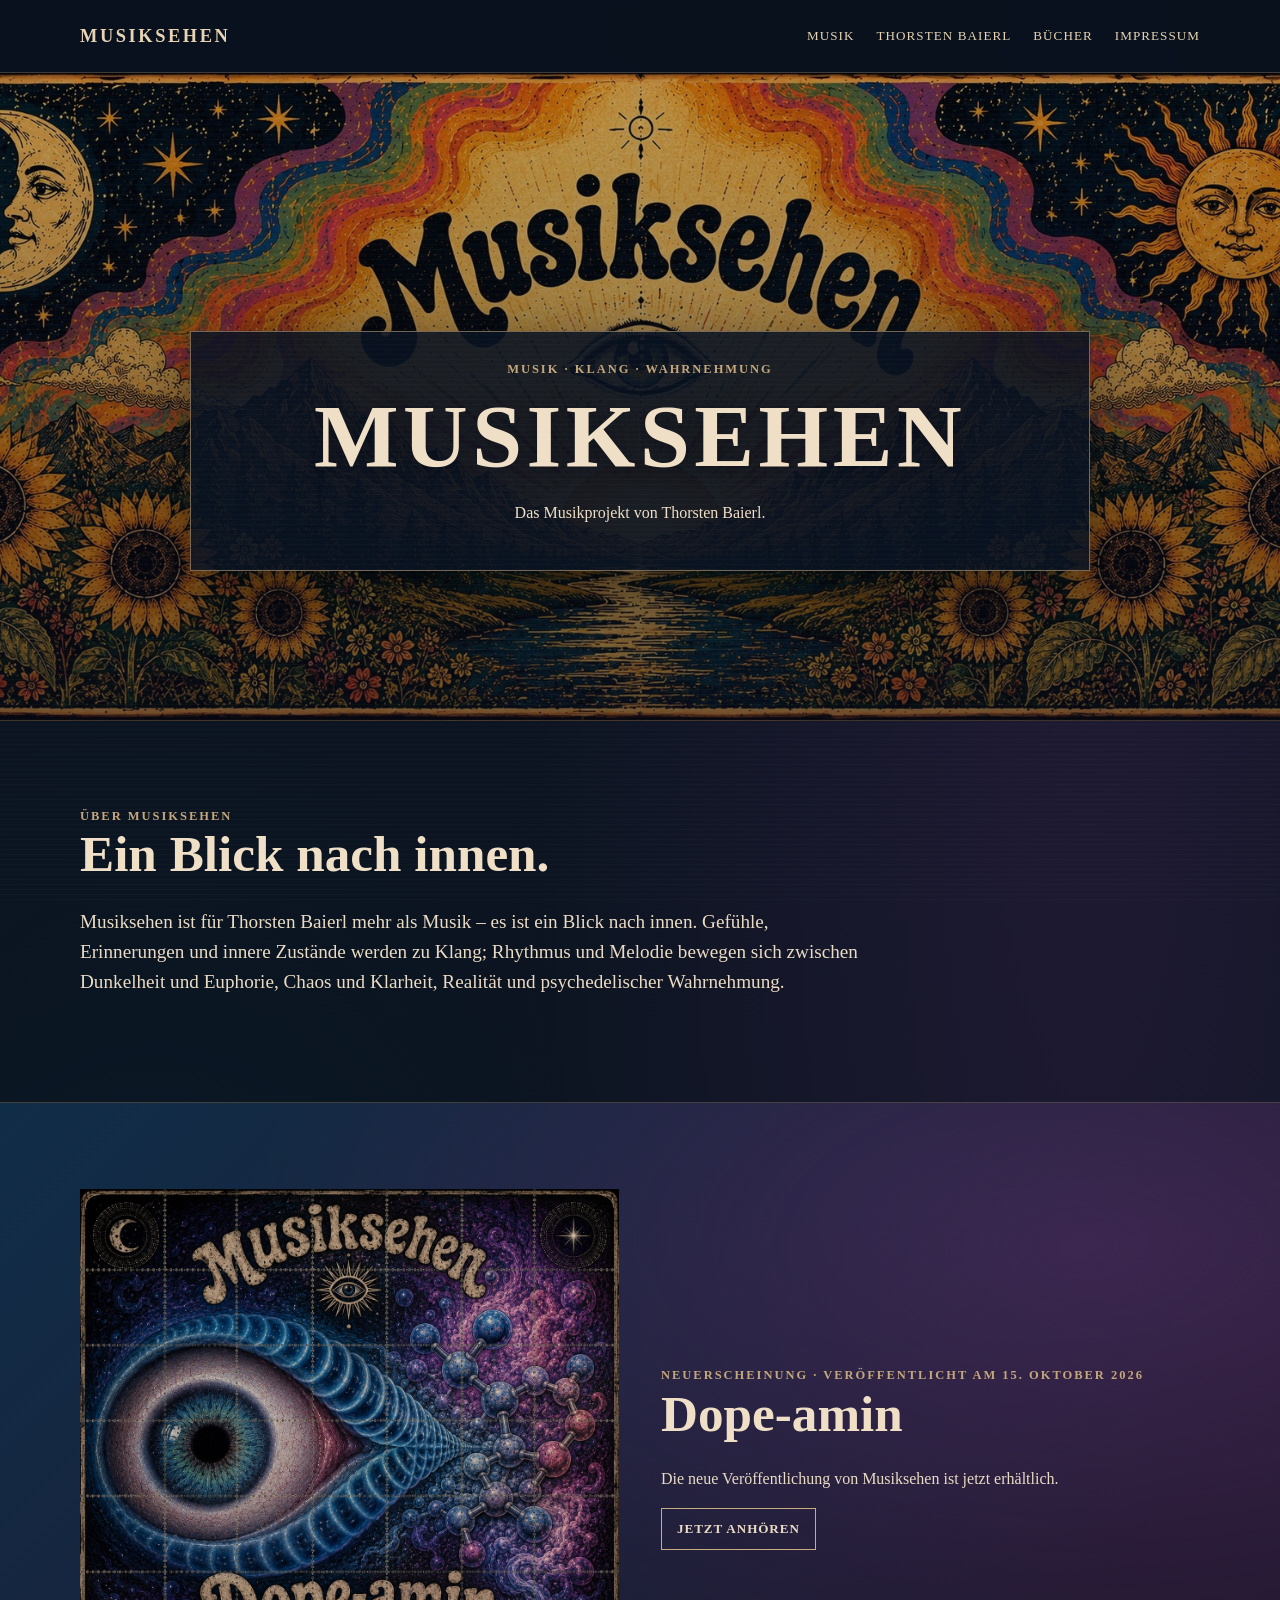
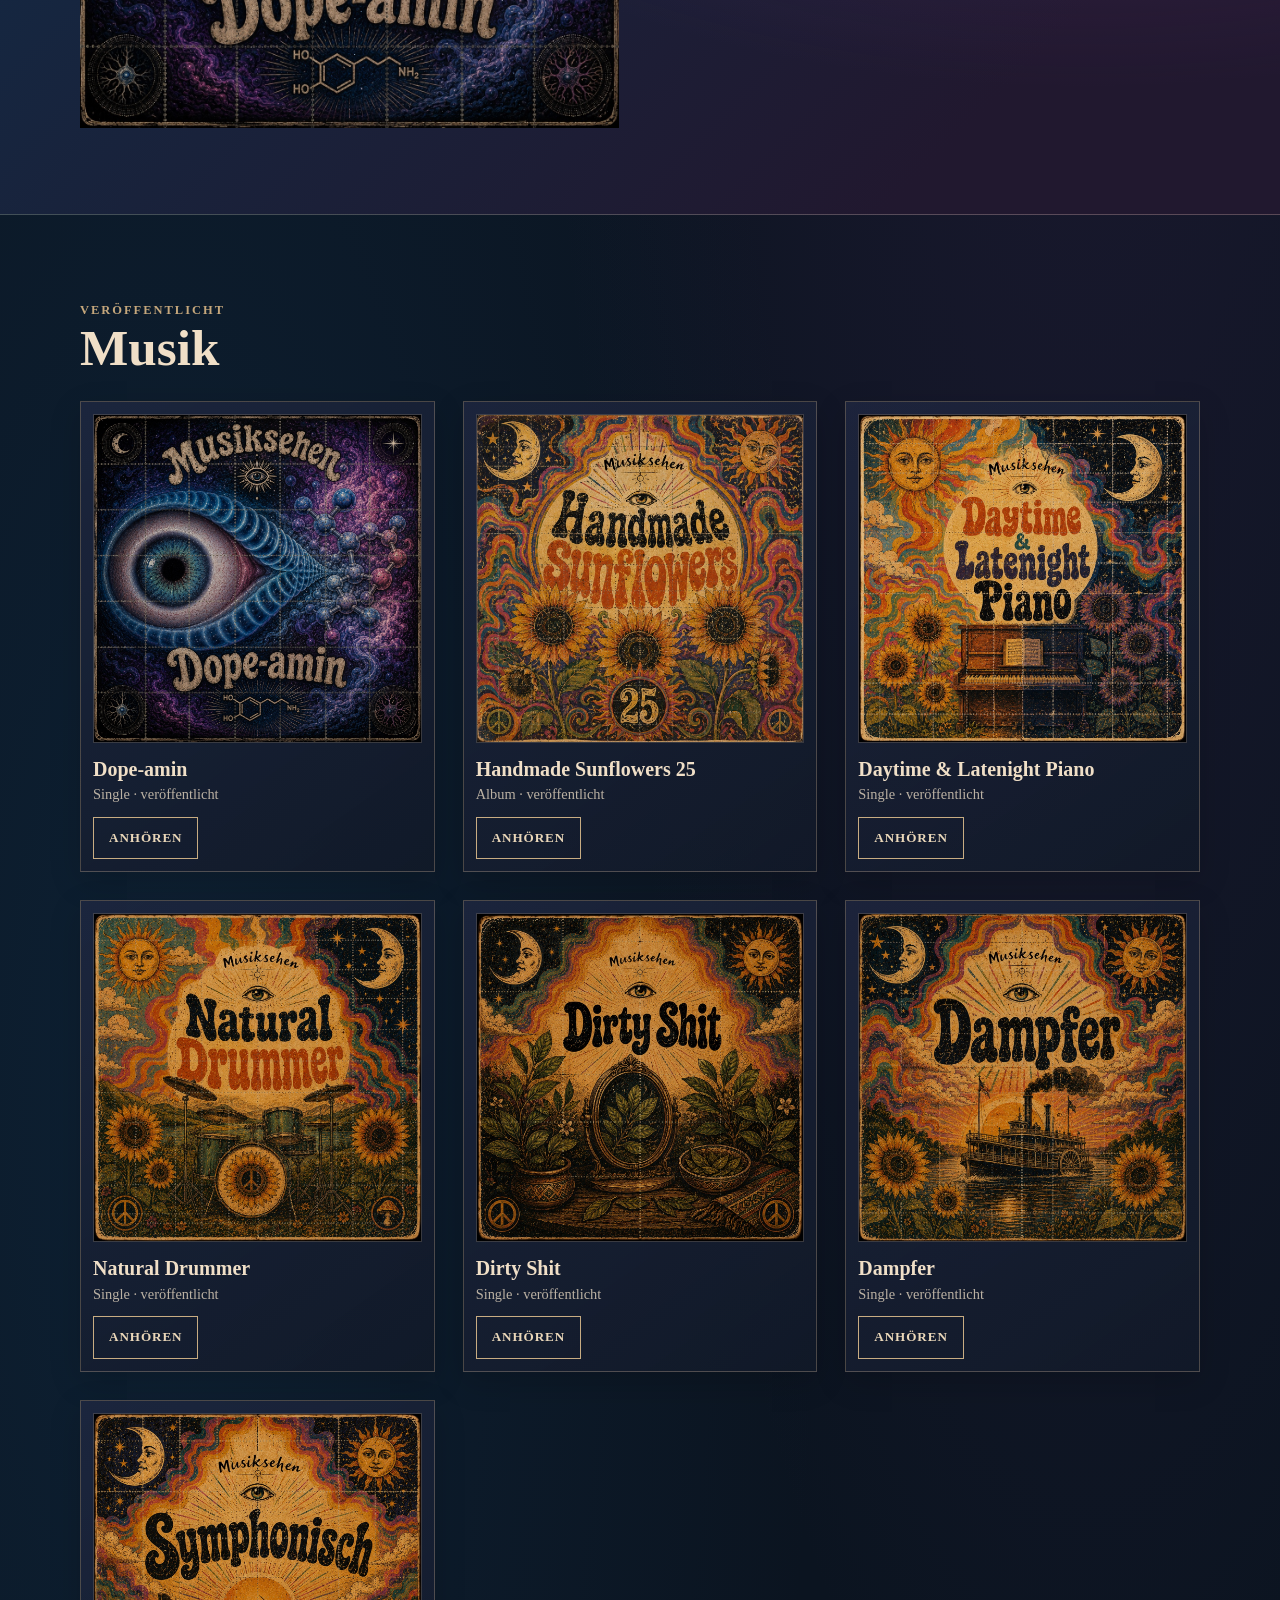
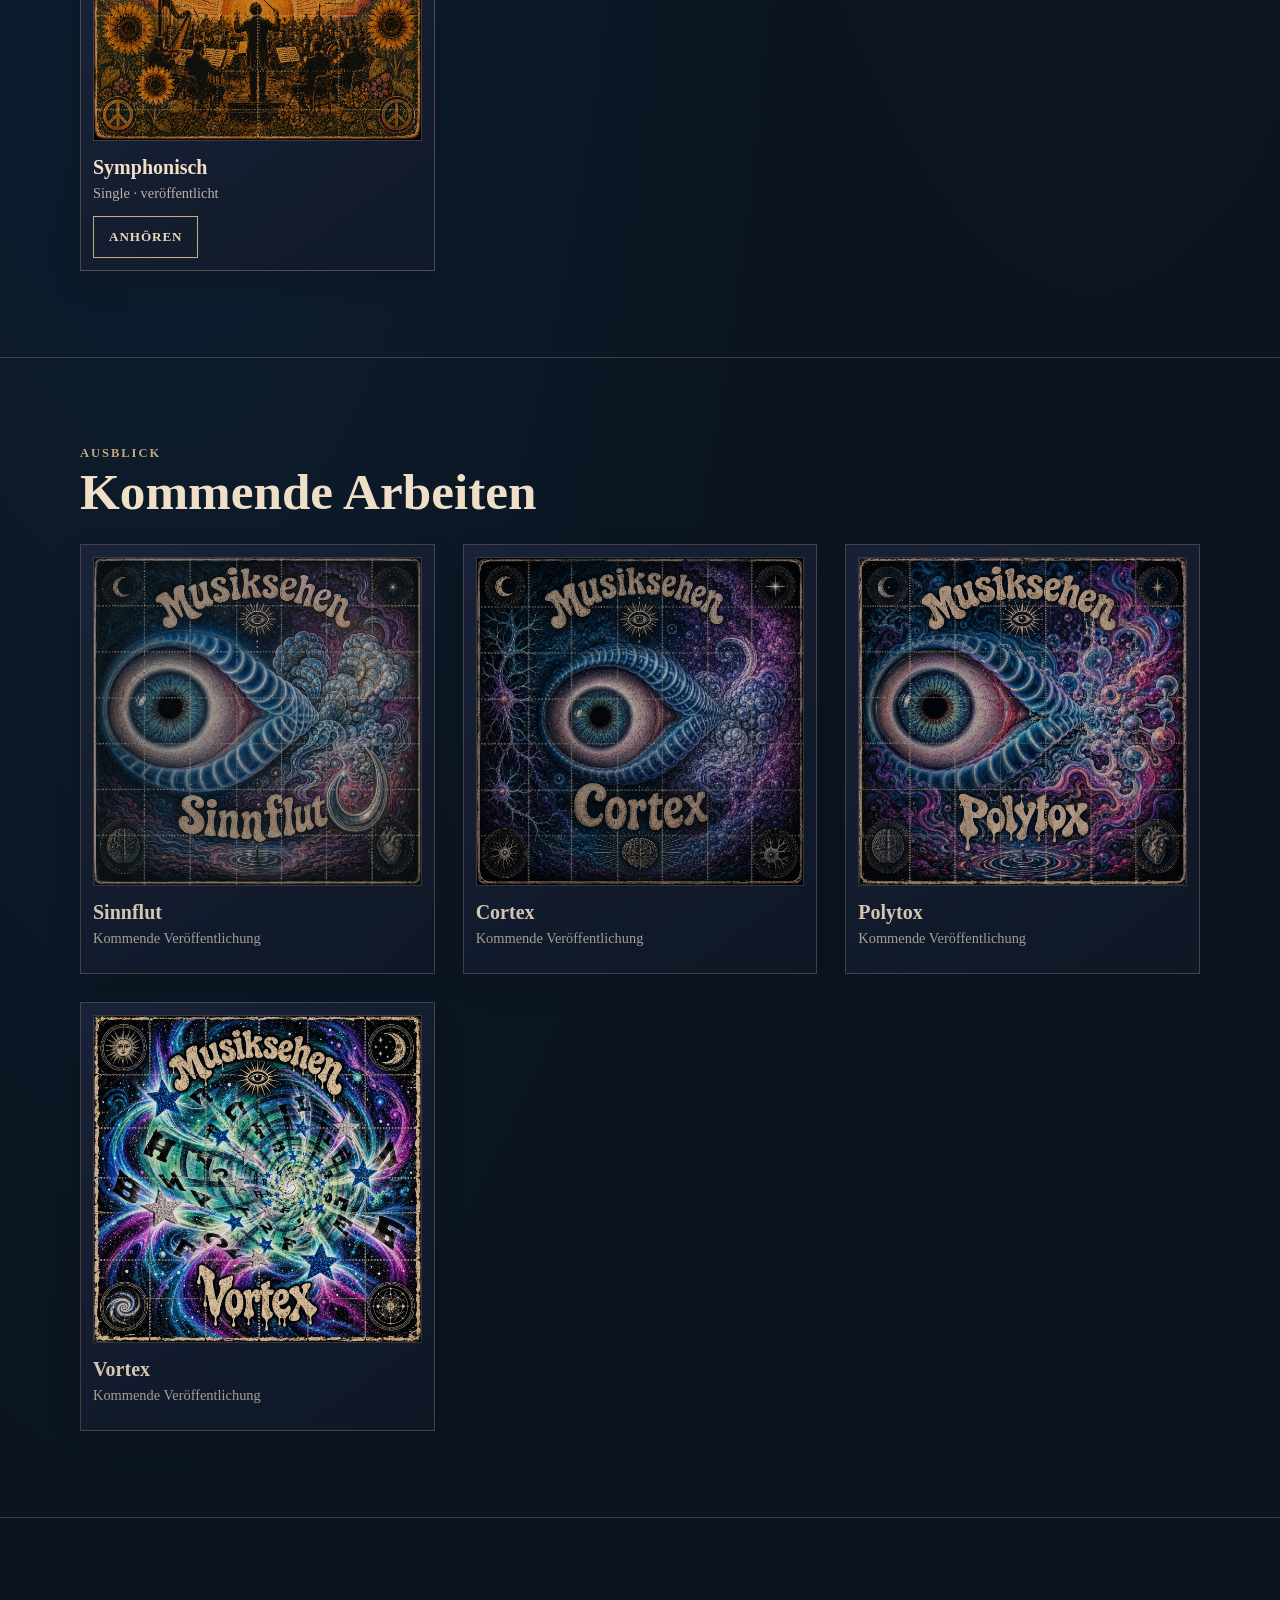
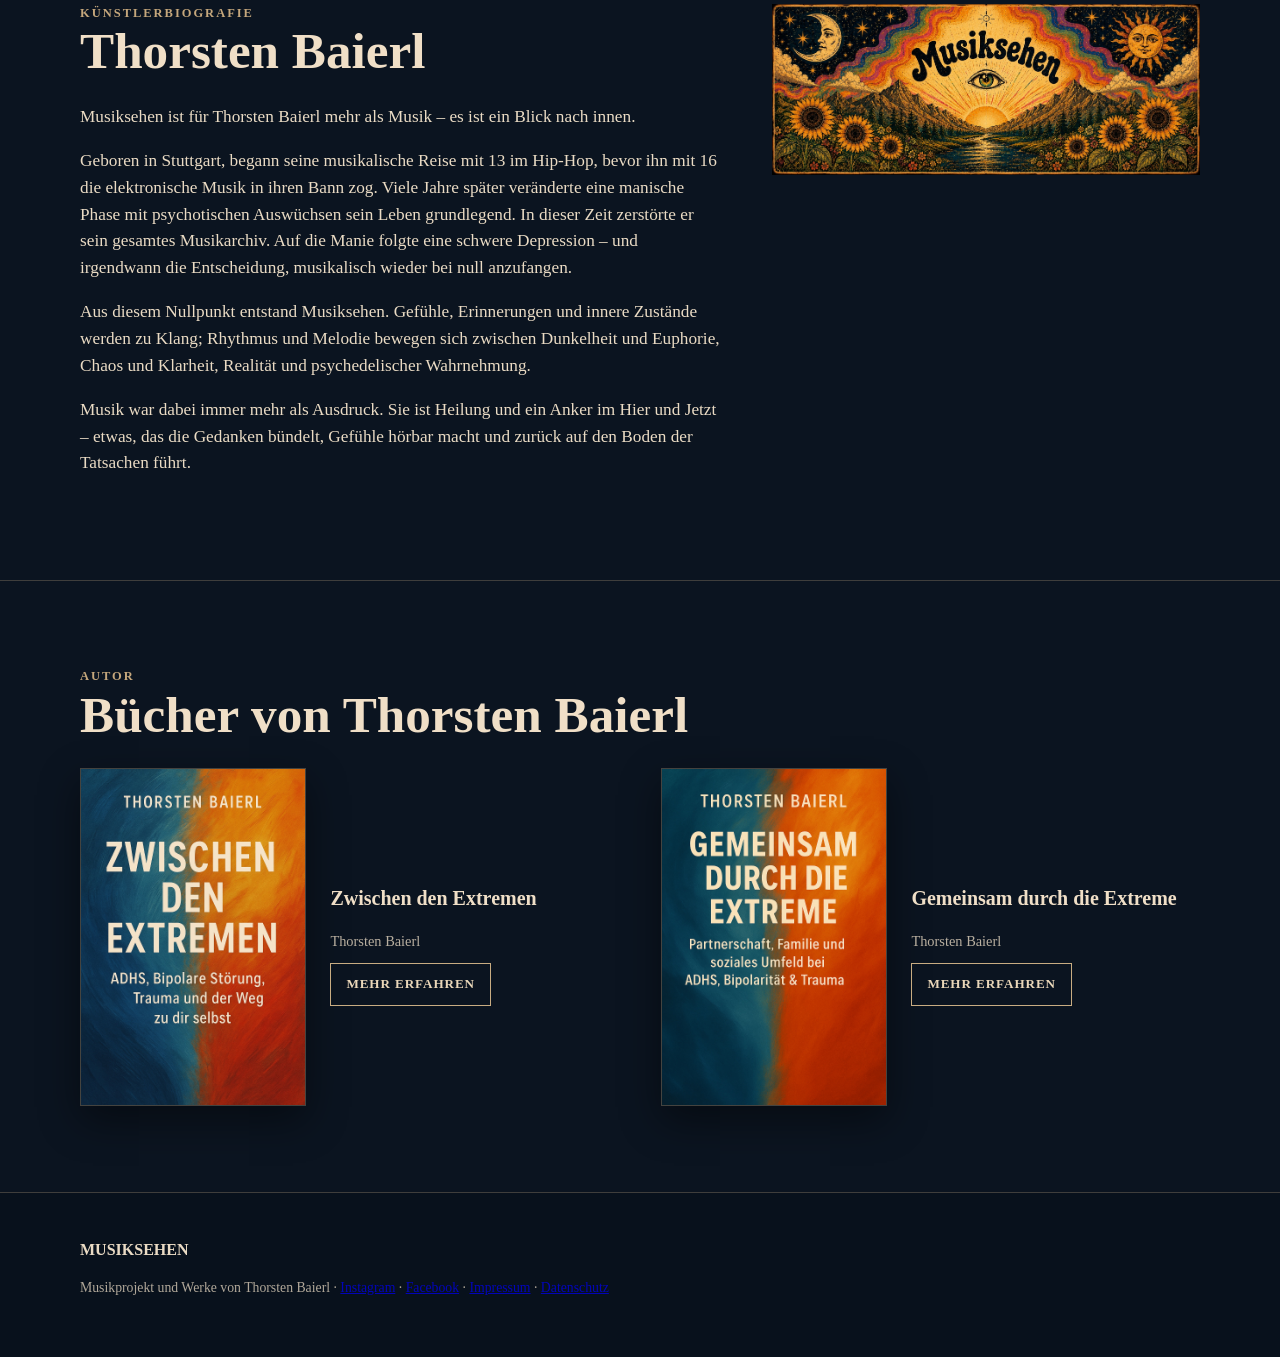
==== index.html @ 8c14a773 "Dope-amin veröffentlichen und als Neuerscheinung anpinnen" ====
<!doctype html>
<html lang="de">
<head>
<meta charset="utf-8"><meta name="viewport" content="width=device-width,initial-scale=1">
<title>Musiksehen – Musik und Bücher von Thorsten Baierl</title>
<meta name="description" content="Musiksehen ist das Musikprojekt von Thorsten Baierl. Veröffentlichungen, Künstlerbiografie und Bücher.">
<link rel="canonical" href="https://musiksehen.de/">
<meta property="og:title" content="Musiksehen – Thorsten Baierl"><meta property="og:description" content="Musik zwischen Dunkelheit und Euphorie, Chaos und Klarheit.">
<meta property="og:image" content="https://musiksehen.de/assets/hero.jpg"><meta property="og:url" content="https://musiksehen.de/"><meta property="og:type" content="website">
<link rel="stylesheet" href="style.css">
<script type="application/ld+json">
{"@context":"https://schema.org","@type":"Person","@id":"https://musiksehen.de/thorsten-baierl.html#person","name":"Thorsten Baierl","alternateName":"Musiksehen","url":"https://musiksehen.de/thorsten-baierl.html","description":"Autor und Musiker hinter dem Musikprojekt Musiksehen.","sameAs":["https://www.instagram.com/musiksehen/","https://www.facebook.com/share/1Do4a55aNe/"]}
</script>
</head>
<body>
<header class="top"><nav class="wrap"><a class="brand" href="#">MUSIKSEHEN</a><div class="links"><a href="#musik">Musik</a><a href="thorsten-baierl.html">Thorsten Baierl</a><a href="#buecher">Bücher</a><a href="impressum.html">Impressum</a></div></nav></header>
<main>
<section class="hero"><div class="hero-card"><div class="eyebrow">Musik · Klang · Wahrnehmung</div><h1>MUSIKSEHEN</h1><p>Das Musikprojekt von Thorsten Baierl.</p></div></section>
<section><div class="wrap"><div class="eyebrow">Über Musiksehen</div><h2>Ein Blick nach innen.</h2><p class="intro">Musiksehen ist für Thorsten Baierl mehr als Musik – es ist ein Blick nach innen. Gefühle, Erinnerungen und innere Zustände werden zu Klang; Rhythmus und Melodie bewegen sich zwischen Dunkelheit und Euphorie, Chaos und Klarheit, Realität und psychedelischer Wahrnehmung.</p></div></section>
<section class="release"><div class="wrap feature"><img src="assets/dope-amin.jpg" alt="Cover von Dope-amin – Musiksehen"><div><div class="eyebrow">Neuerscheinung · veröffentlicht am 15. Oktober 2026</div><h2>Dope-amin</h2><p>Die neue Veröffentlichung von Musiksehen ist jetzt erhältlich.</p><a class="btn" href="musik/dope-amin.html">Jetzt anhören</a></div></div></section>
<section id="musik"><div class="wrap"><div class="eyebrow">Veröffentlicht</div><h2>Musik</h2><div class="grid">
<article class="card"><img src="assets/dope-amin.jpg" alt="Dope-amin – Musiksehen"><h3>Dope-amin</h3><p class="meta">Single · veröffentlicht</p><a class="btn" href="musik/dope-amin.html">Anhören</a></article>
<article class="card"><img src="assets/handmade-sunflowers.jpg" alt="Handmade Sunflowers 25 – Musiksehen"><h3>Handmade Sunflowers 25</h3><p class="meta">Album · veröffentlicht</p><a class="btn" href="musik/handmade-sunflowers-25.html">Anhören</a></article>
<article class="card"><img src="assets/daytime-latenight-piano.jpg" alt="Daytime & Latenight Piano – Musiksehen"><h3>Daytime &amp; Latenight Piano</h3><p class="meta">Single · veröffentlicht</p><a class="btn" href="musik/daytime-latenight-piano.html">Anhören</a></article>
<article class="card"><img src="assets/natural-drummer.jpg" alt="Natural Drummer – Musiksehen"><h3>Natural Drummer</h3><p class="meta">Single · veröffentlicht</p><a class="btn" href="musik/natural-drummer.html">Anhören</a></article>
<article class="card"><img src="assets/dirty-shit.jpg" alt="Dirty Shit – Musiksehen"><h3>Dirty Shit</h3><p class="meta">Single · veröffentlicht</p><a class="btn" href="musik/dirty-shit.html">Anhören</a></article>
<article class="card"><img src="assets/dampfer.jpg" alt="Dampfer – Musiksehen"><h3>Dampfer</h3><p class="meta">Single · veröffentlicht</p><a class="btn" href="musik/dampfer.html">Anhören</a></article>
<article class="card"><img src="assets/symphonisch.jpg" alt="Symphonisch – Musiksehen"><h3>Symphonisch</h3><p class="meta">Single · veröffentlicht</p><a class="btn" href="musik/symphonisch.html">Anhören</a></article>
</div></div></section>
<section><div class="wrap"><div class="eyebrow">Ausblick</div><h2>Kommende Arbeiten</h2><div class="grid">

<article class="card coming"><img src="assets/sinnflut.jpg" alt="Sinnflut – Musiksehen"><h3>Sinnflut</h3><p class="meta">Kommende Veröffentlichung</p></article>
<article class="card coming"><img src="assets/cortex.jpg" alt="Cortex – Musiksehen"><h3>Cortex</h3><p class="meta">Kommende Veröffentlichung</p></article>
<article class="card coming"><img src="assets/Polytox.jpg" alt="Polytox – Musiksehen"><h3>Polytox</h3><p class="meta">Kommende Veröffentlichung</p></article>
<article class="card coming"><img src="assets/Vortex.jpg" alt="Vortex – Musiksehen"><h3>Vortex</h3><p class="meta">Kommende Veröffentlichung</p></article>
</div></div></section>
<section id="bio"><div class="wrap bio"><div><div class="eyebrow">Künstlerbiografie</div><h2>Thorsten Baierl</h2><p>Musiksehen ist für Thorsten Baierl mehr als Musik – es ist ein Blick nach innen.</p><p>Geboren in Stuttgart, begann seine musikalische Reise mit 13 im Hip-Hop, bevor ihn mit 16 die elektronische Musik in ihren Bann zog. Viele Jahre später veränderte eine manische Phase mit psychotischen Auswüchsen sein Leben grundlegend. In dieser Zeit zerstörte er sein gesamtes Musikarchiv. Auf die Manie folgte eine schwere Depression – und irgendwann die Entscheidung, musikalisch wieder bei null anzufangen.</p><p>Aus diesem Nullpunkt entstand Musiksehen. Gefühle, Erinnerungen und innere Zustände werden zu Klang; Rhythmus und Melodie bewegen sich zwischen Dunkelheit und Euphorie, Chaos und Klarheit, Realität und psychedelischer Wahrnehmung.</p><p>Musik war dabei immer mehr als Ausdruck. Sie ist Heilung und ein Anker im Hier und Jetzt – etwas, das die Gedanken bündelt, Gefühle hörbar macht und zurück auf den Boden der Tatsachen führt.</p></div><div><img src="assets/hero.jpg" alt="Musiksehen – visuelles Motiv" style="width:100%"></div></div></section>
<section id="buecher"><div class="wrap"><div class="eyebrow">Autor</div><h2>Bücher von Thorsten Baierl</h2><div class="books"><article class="book"><img src="assets/zwischen-den-extremen.jpg" alt="Zwischen den Extremen – Thorsten Baierl"><div><h3>Zwischen den Extremen</h3><p class="meta">Thorsten Baierl</p><a class="btn" href="buecher/zwischen-den-extremen.html">Mehr erfahren</a></div></article><article class="book"><img src="assets/gemeinsam-durch-die-extreme.jpg" alt="Gemeinsam durch die Extreme – Thorsten Baierl"><div><h3>Gemeinsam durch die Extreme</h3><p class="meta">Thorsten Baierl</p><a class="btn" href="buecher/gemeinsam-durch-die-extreme.html">Mehr erfahren</a></div></article></div></div></section>
</main>
<footer><div class="wrap"><strong>MUSIKSEHEN</strong><p class="small">Musikprojekt und Werke von Thorsten Baierl · <a href="https://www.instagram.com/musiksehen/" target="_blank" rel="noopener noreferrer">Instagram</a> · <a href="https://www.facebook.com/share/1Do4a55aNe/" target="_blank" rel="noopener noreferrer">Facebook</a> · <a href="impressum.html">Impressum</a> · <a href="datenschutz.html">Datenschutz</a></p></div></footer>
</body></html>
---- style.css ----
:root{--ink:#132c31;--paper:#e7d9b5;--sun:#d57a2c;--night:#273552;--line:rgba(19,44,49,.28)}
*{box-sizing:border-box}html{scroll-behavior:smooth}body{margin:0;background:var(--paper);color:var(--ink);font-family:Georgia,"Times New Roman",serif;line-height:1.55}
body:before{content:"";position:fixed;inset:0;pointer-events:none;opacity:.18;background-image:repeating-linear-gradient(0deg,rgba(30,30,20,.08) 0,rgba(30,30,20,.08) 1px,transparent 1px,transparent 4px);mix-blend-mode:multiply}
.wrap{width:min(1120px,90vw);margin:auto}.top{position:sticky;top:0;z-index:10;background:rgba(231,217,181,.94);backdrop-filter:blur(8px);border-bottom:1px solid var(--line)}
nav{height:72px;display:flex;align-items:center;justify-content:space-between;gap:24px}.brand{font-weight:900;letter-spacing:.14em;text-decoration:none;color:var(--ink);font-size:1.15rem}.links{display:flex;gap:22px;flex-wrap:wrap}.links a{color:var(--ink);text-decoration:none;font-size:.82rem;text-transform:uppercase;letter-spacing:.08em}
.hero{min-height:72vh;background:linear-gradient(180deg,rgba(0,0,0,.05),rgba(0,0,0,.16)),url("assets/hero.jpg") center/cover;display:grid;place-items:end center;border-bottom:1px solid var(--line)}
.hero-card{width:min(900px,90vw);margin:0 auto 7vh;background:rgba(231,217,181,.88);padding:28px 34px;text-align:center;border:1px solid rgba(19,44,49,.35);box-shadow:0 16px 60px rgba(0,0,0,.18)}
h1,h2,h3{line-height:1.08}h1{font-size:clamp(2.8rem,7vw,6.5rem);margin:.1em 0;letter-spacing:.05em}h2{font-size:clamp(2rem,4vw,3.7rem);margin:0 0 .5em}h3{font-size:1.25rem}.eyebrow{text-transform:uppercase;letter-spacing:.16em;font-size:.78rem;font-weight:700}
section{padding:86px 0;border-bottom:1px solid var(--line)}.intro{max-width:780px;font-size:1.2rem}.grid{display:grid;grid-template-columns:repeat(3,1fr);gap:28px}
.card{border:1px solid var(--line);background:rgba(255,255,255,.12);padding:12px}.card img{display:block;width:100%;aspect-ratio:1;object-fit:cover}.card h3{margin:.8em 0 .15em}.meta{font-size:.9rem;opacity:.78;margin:0 0 .8em}.btn{display:inline-block;padding:10px 15px;border:1px solid var(--ink);color:var(--ink);text-decoration:none;font-weight:700;font-size:.82rem;text-transform:uppercase;letter-spacing:.07em}.btn:hover{background:var(--ink);color:var(--paper)}
.feature{display:grid;grid-template-columns:1fr 1fr;gap:42px;align-items:center}.feature img{width:100%;display:block}.release{background:linear-gradient(135deg,#293652,#523756);color:#f0dfc0}.release .btn{border-color:#f0dfc0;color:#f0dfc0}.release .btn:hover{background:#f0dfc0;color:#293652}
.bio{display:grid;grid-template-columns:1.2fr .8fr;gap:50px}.bio p{font-size:1.08rem}.books{display:grid;grid-template-columns:repeat(2,1fr);gap:42px}.book{display:grid;grid-template-columns:minmax(140px,42%) 1fr;gap:24px;align-items:center}.book img{width:100%;box-shadow:0 12px 30px rgba(0,0,0,.18)}
footer{padding:45px 0}.small{font-size:.86rem;opacity:.75}.coming{opacity:.88}.coming img{filter:saturate(.9)}
@media(max-width:820px){.links{display:none}.grid{grid-template-columns:1fr 1fr}.feature,.bio{grid-template-columns:1fr}.books{grid-template-columns:1fr}.hero{min-height:60vh}}
@media(max-width:540px){
  .grid{grid-template-columns:1fr}
  .book{grid-template-columns:1fr 1.2fr}
  section{padding:62px 0}
  .top nav{height:60px}
  .brand{font-size:1rem;letter-spacing:.11em}
  .hero{min-height:62vh;background-position:center center}
  .hero-card{width:88vw;margin-bottom:5vh;padding:18px 14px}
  .hero-card h1{font-size:clamp(2rem,10.5vw,2.6rem);letter-spacing:.015em;white-space:nowrap}
  .hero-card .eyebrow{font-size:.66rem;letter-spacing:.11em}
  .hero-card p{font-size:1rem;margin-bottom:.3em}
}

/* V2 detail pages */
.subhero{padding:78px 0 48px}
.breadcrumb{font-size:.8rem;text-transform:uppercase;letter-spacing:.08em;margin-bottom:18px}
.breadcrumb a{color:inherit}
.detail{display:grid;grid-template-columns:minmax(240px,410px) 1fr;gap:48px;align-items:start}
.detail>img{width:100%;display:block;box-shadow:0 14px 35px rgba(0,0,0,.16)}
.prose{max-width:780px}.prose p{font-size:1.06rem}
.platforms{display:flex;flex-wrap:wrap;gap:11px;margin-top:24px}
.platforms a{display:inline-block;padding:11px 15px;border:1px solid currentColor;color:inherit;text-decoration:none;font-weight:700;font-size:.86rem}
@media(max-width:760px){.detail{grid-template-columns:1fr}.platforms a{flex:1 1 42%;text-align:center}}


/* Sinnflut-inspired site-wide palette: original artwork remains untouched */
:root{--ink:#eadbc4;--paper:#0b1420;--sun:#bda582;--night:#181a32;--line:rgba(190,164,128,.29)}
body{background:radial-gradient(ellipse at 85% 8%,rgba(85,42,102,.28),transparent 38%),radial-gradient(ellipse at 12% 44%,rgba(19,70,109,.24),transparent 42%),#0b1420;color:var(--ink)}
body:before{opacity:.16;background-image:repeating-linear-gradient(0deg,rgba(210,183,143,.13) 0,rgba(210,183,143,.13) 1px,transparent 1px,transparent 5px);mix-blend-mode:screen}
.top{background:rgba(9,17,29,.94);border-bottom:1px solid var(--line)}
.brand{color:#e8d4b4}.links a{color:#e8d4b4}.links a:hover,.breadcrumb a:hover{color:#d8b785}
.hero{background-image:linear-gradient(180deg,rgba(5,11,20,.25),rgba(9,12,28,.55)),url("assets/hero.jpg")}
.hero-card{background:rgba(10,19,33,.88);border:1px solid rgba(198,170,128,.55);box-shadow:0 18px 60px rgba(0,0,0,.5);color:#f0dfc7}
h1,h2,h3{color:#f0dfc7}h1{letter-spacing:.05em;text-shadow:0 2px 18px rgba(5,8,16,.5)}
.eyebrow{color:#c5a77c}
.card{background:linear-gradient(145deg,rgba(32,40,66,.75),rgba(17,25,40,.9));border:1px solid rgba(190,164,128,.33);box-shadow:0 10px 30px rgba(0,0,0,.16)}
.card img{border:1px solid rgba(190,164,128,.22)}
.btn{border-color:#c8ac82;color:#ead7b9;transition:background .2s,color .2s,border-color .2s}
.btn:hover{background:#c8ac82;color:#101826}
.release{background:radial-gradient(ellipse at 85% 20%,rgba(96,51,112,.46),transparent 55%),linear-gradient(135deg,#102d48,#21182f 80%);color:#eadbc4}
.release .btn{border-color:#c8ac82;color:#eadbc4}.release .btn:hover{background:#c8ac82;color:#101826}
.book img,.detail>img{box-shadow:0 14px 38px rgba(0,0,0,.45);border:1px solid rgba(190,164,128,.32)}
.platforms a{border-color:rgba(200,172,130,.65);color:#eadbc4}
.platforms a:hover{background:#c8ac82;color:#101826}
footer{background:rgba(6,12,22,.42)}
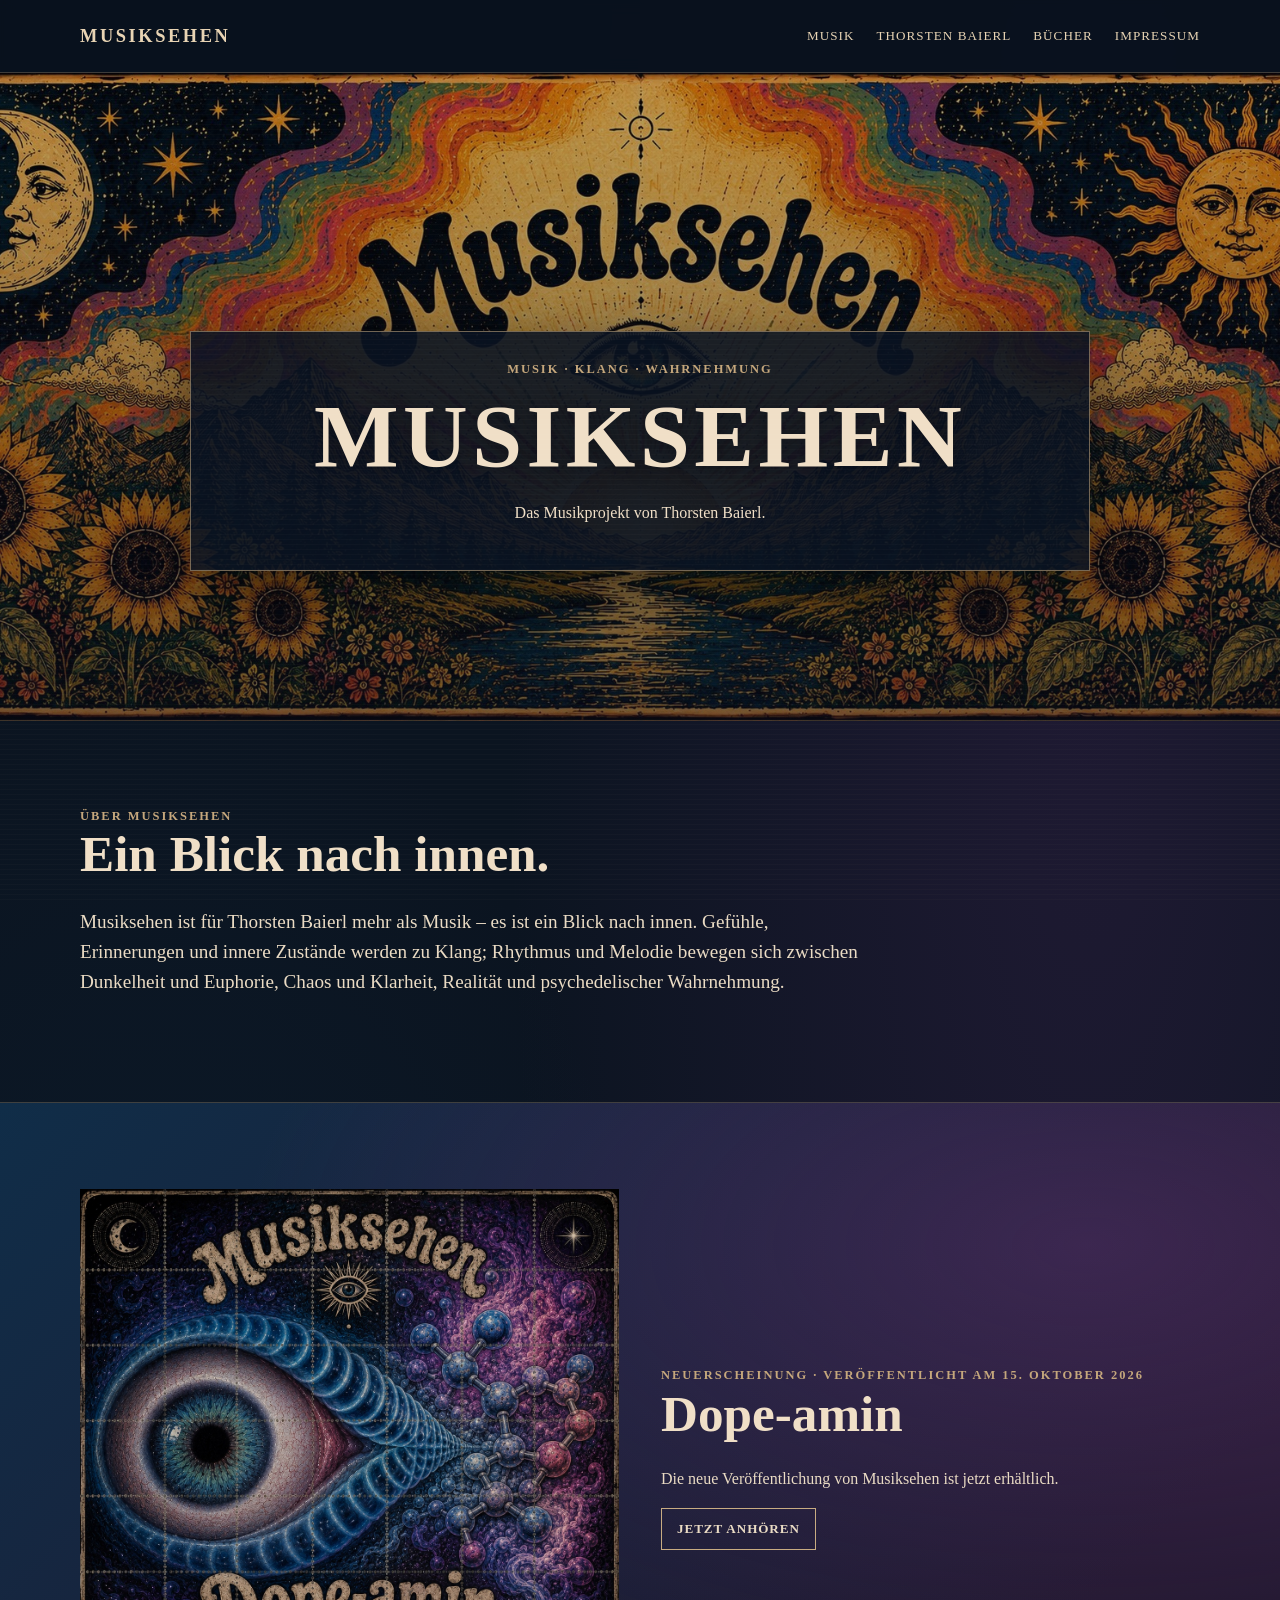
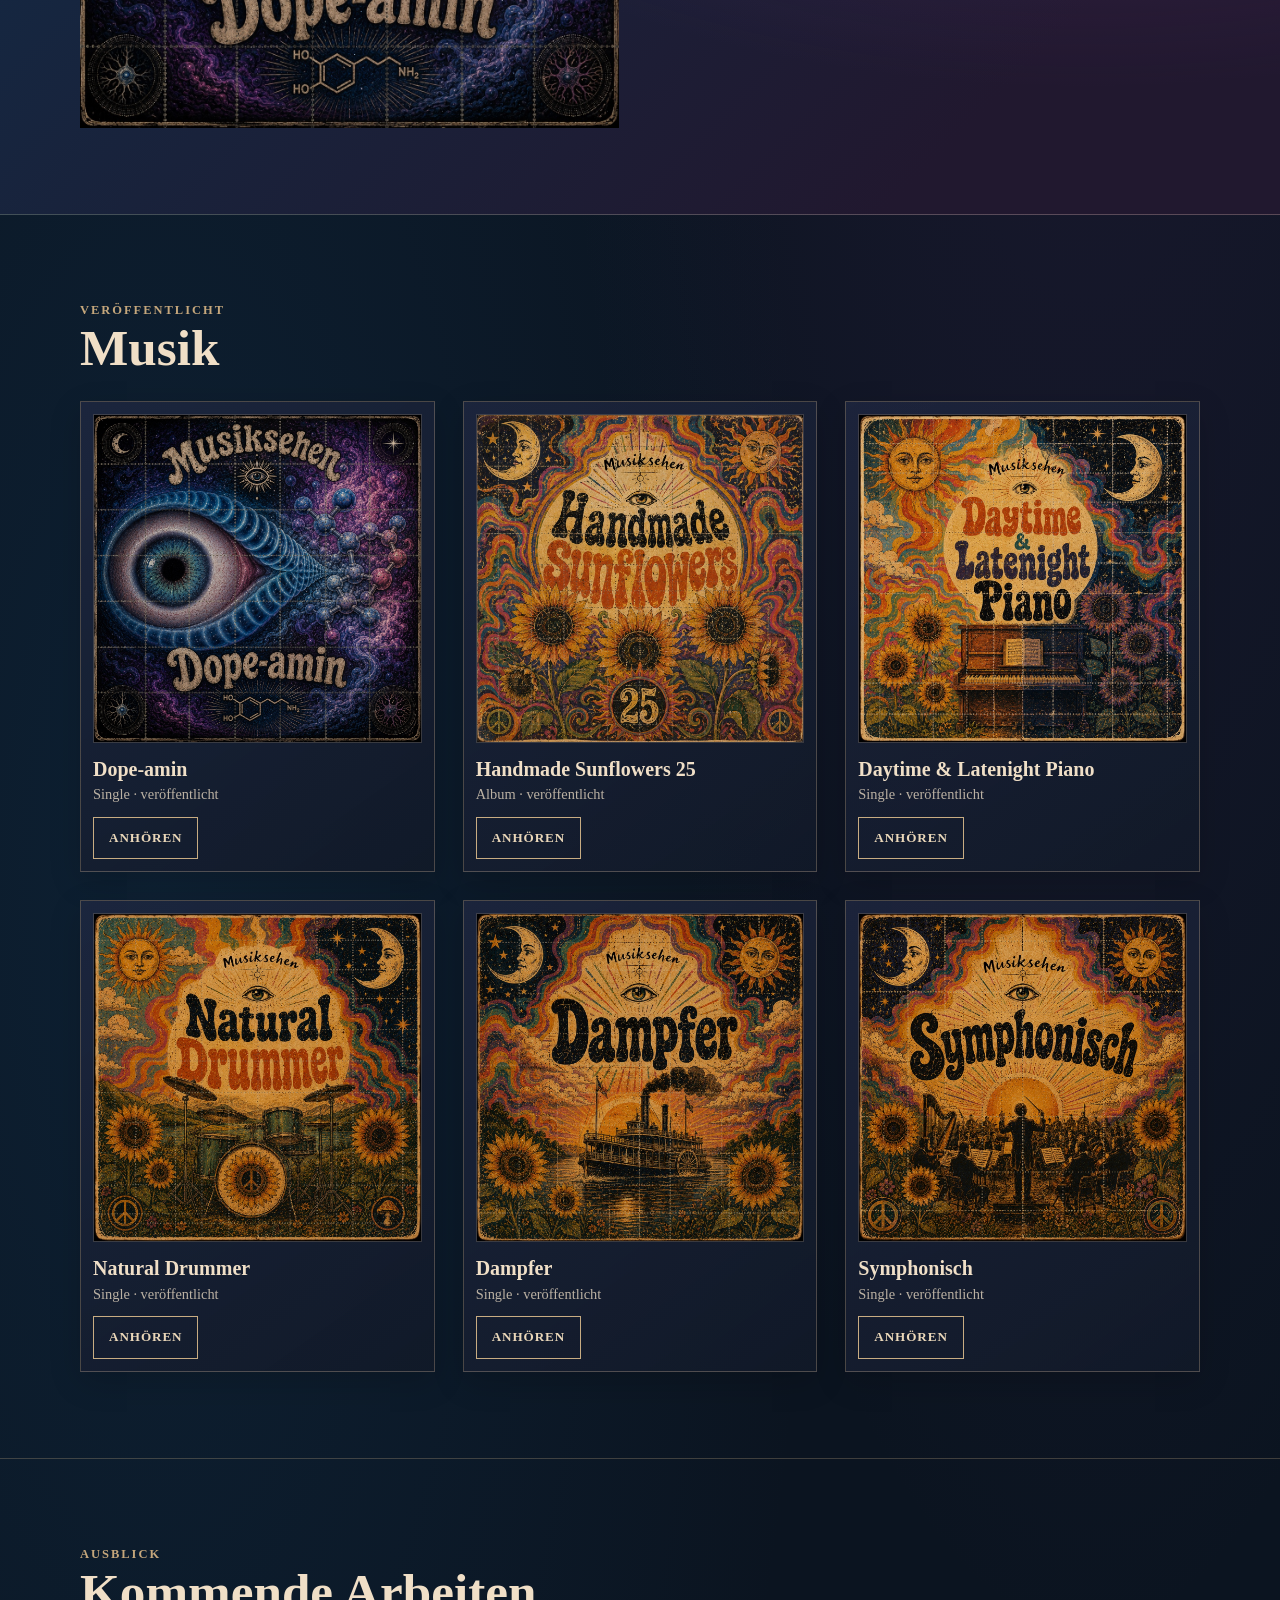
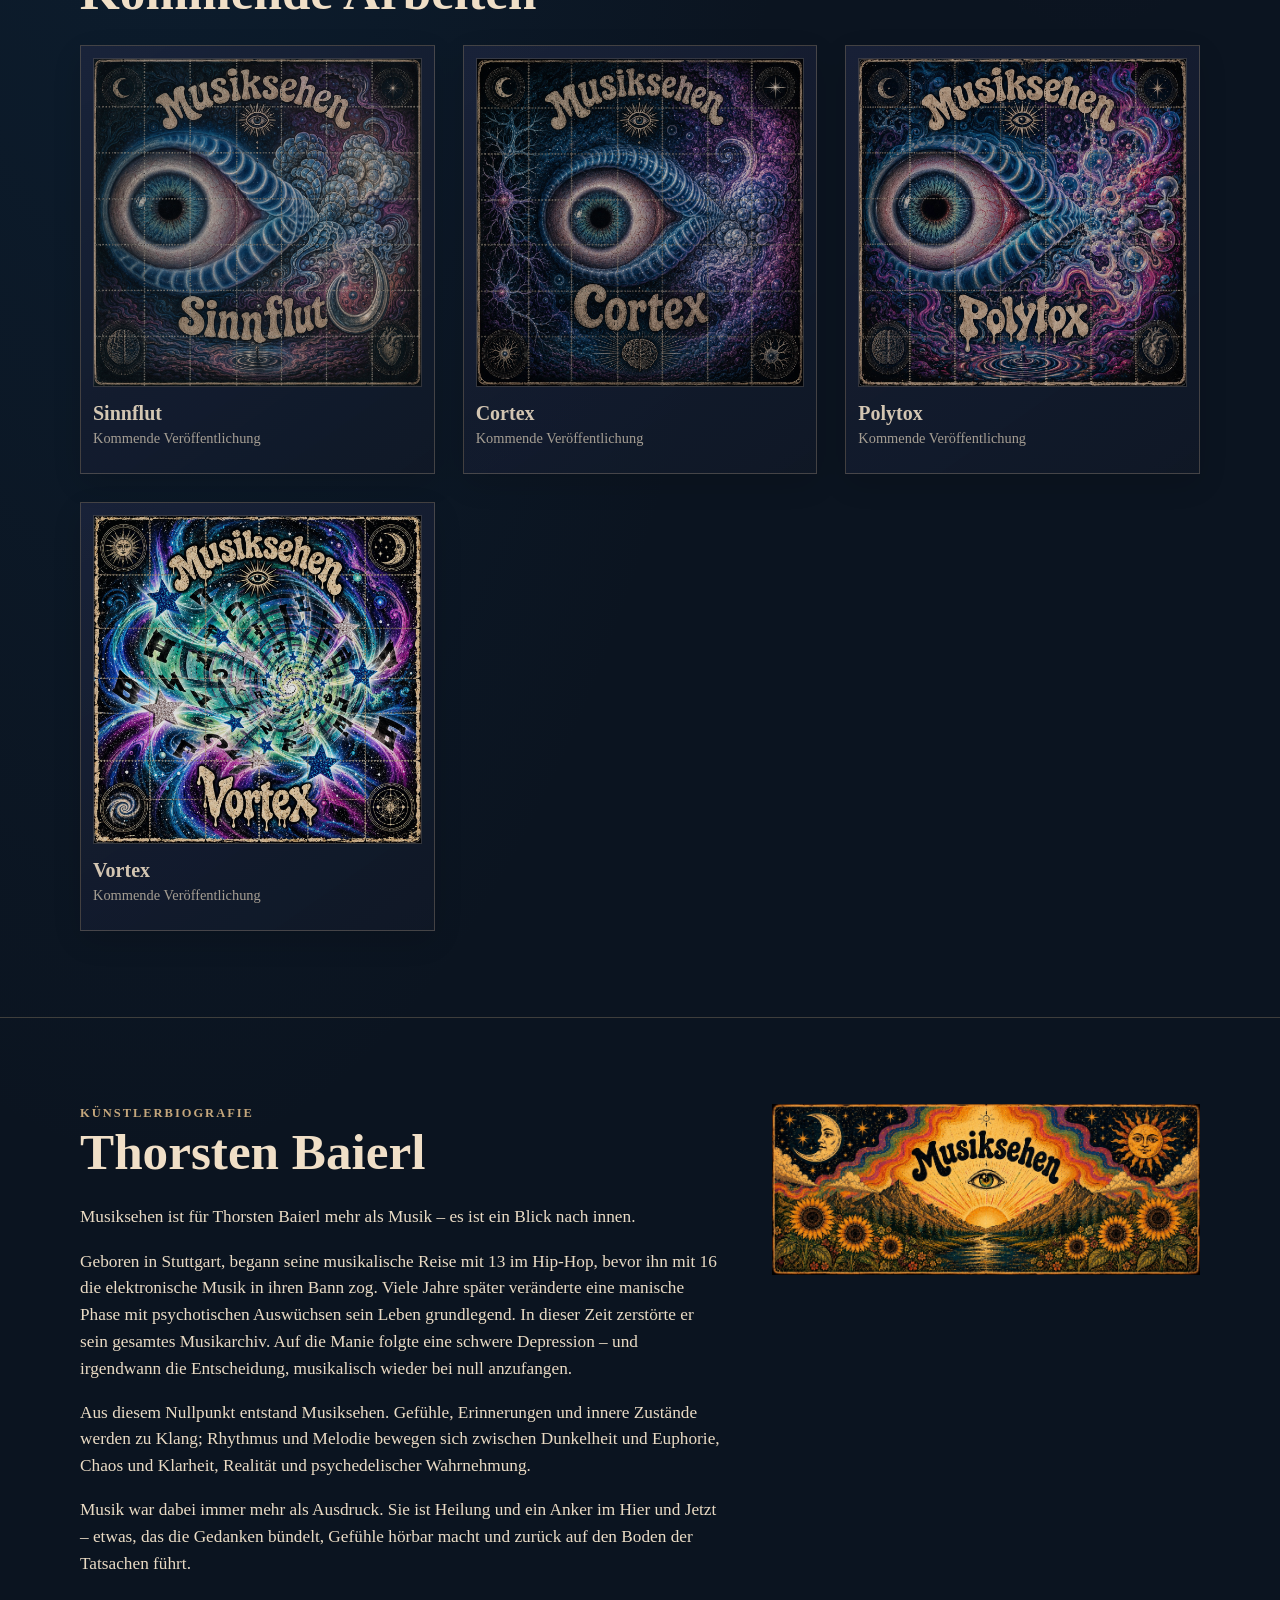
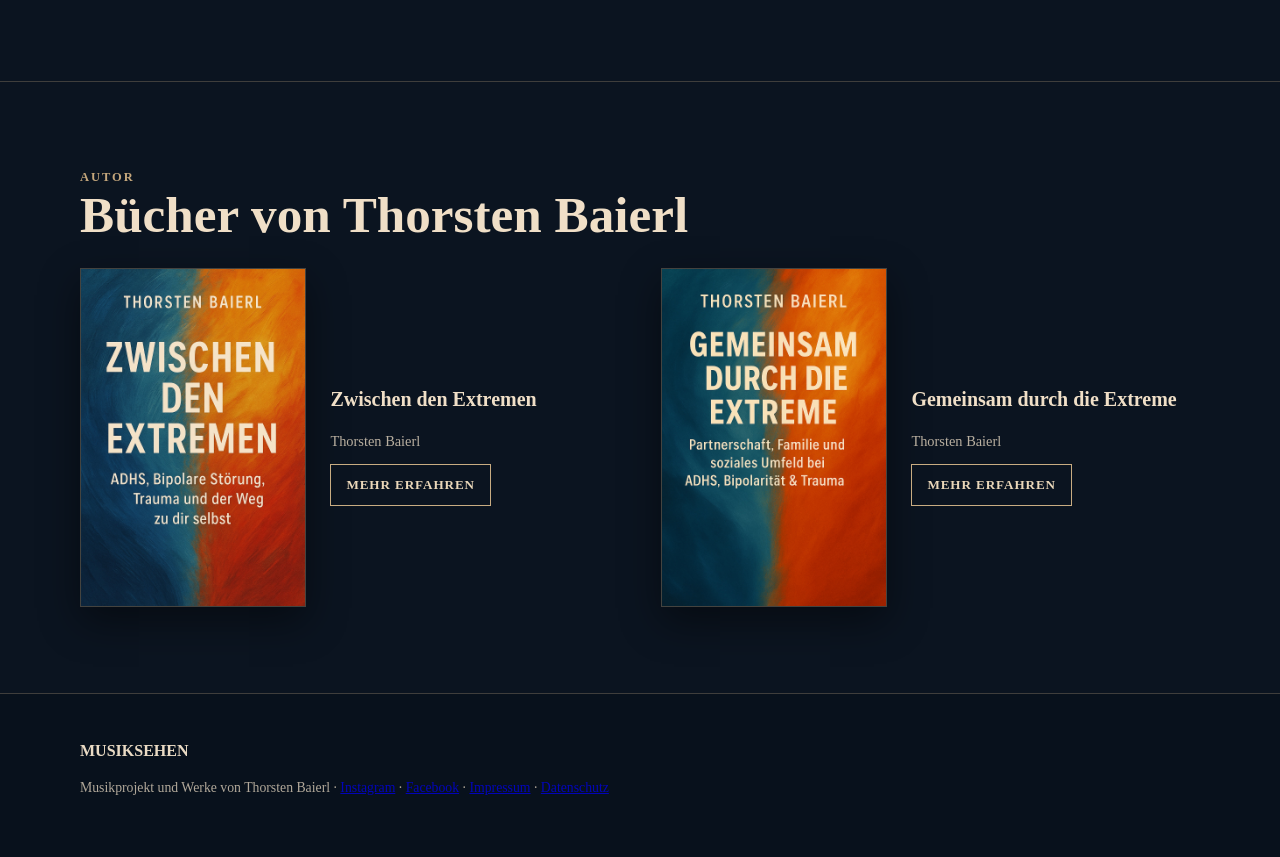
==== commit d7cfe0d5: "Dirty Shit von der Homepage entfernen" ====
--- a/index.html
+++ b/index.html
@@ -23,7 +23,6 @@
 <article class="card"><img src="assets/handmade-sunflowers.jpg" alt="Handmade Sunflowers 25 – Musiksehen"><h3>Handmade Sunflowers 25</h3><p class="meta">Album · veröffentlicht</p><a class="btn" href="musik/handmade-sunflowers-25.html">Anhören</a></article>
 <article class="card"><img src="assets/daytime-latenight-piano.jpg" alt="Daytime & Latenight Piano – Musiksehen"><h3>Daytime &amp; Latenight Piano</h3><p class="meta">Single · veröffentlicht</p><a class="btn" href="musik/daytime-latenight-piano.html">Anhören</a></article>
 <article class="card"><img src="assets/natural-drummer.jpg" alt="Natural Drummer – Musiksehen"><h3>Natural Drummer</h3><p class="meta">Single · veröffentlicht</p><a class="btn" href="musik/natural-drummer.html">Anhören</a></article>
-<article class="card"><img src="assets/dirty-shit.jpg" alt="Dirty Shit – Musiksehen"><h3>Dirty Shit</h3><p class="meta">Single · veröffentlicht</p><a class="btn" href="musik/dirty-shit.html">Anhören</a></article>
 <article class="card"><img src="assets/dampfer.jpg" alt="Dampfer – Musiksehen"><h3>Dampfer</h3><p class="meta">Single · veröffentlicht</p><a class="btn" href="musik/dampfer.html">Anhören</a></article>
 <article class="card"><img src="assets/symphonisch.jpg" alt="Symphonisch – Musiksehen"><h3>Symphonisch</h3><p class="meta">Single · veröffentlicht</p><a class="btn" href="musik/symphonisch.html">Anhören</a></article>
 </div></div></section>
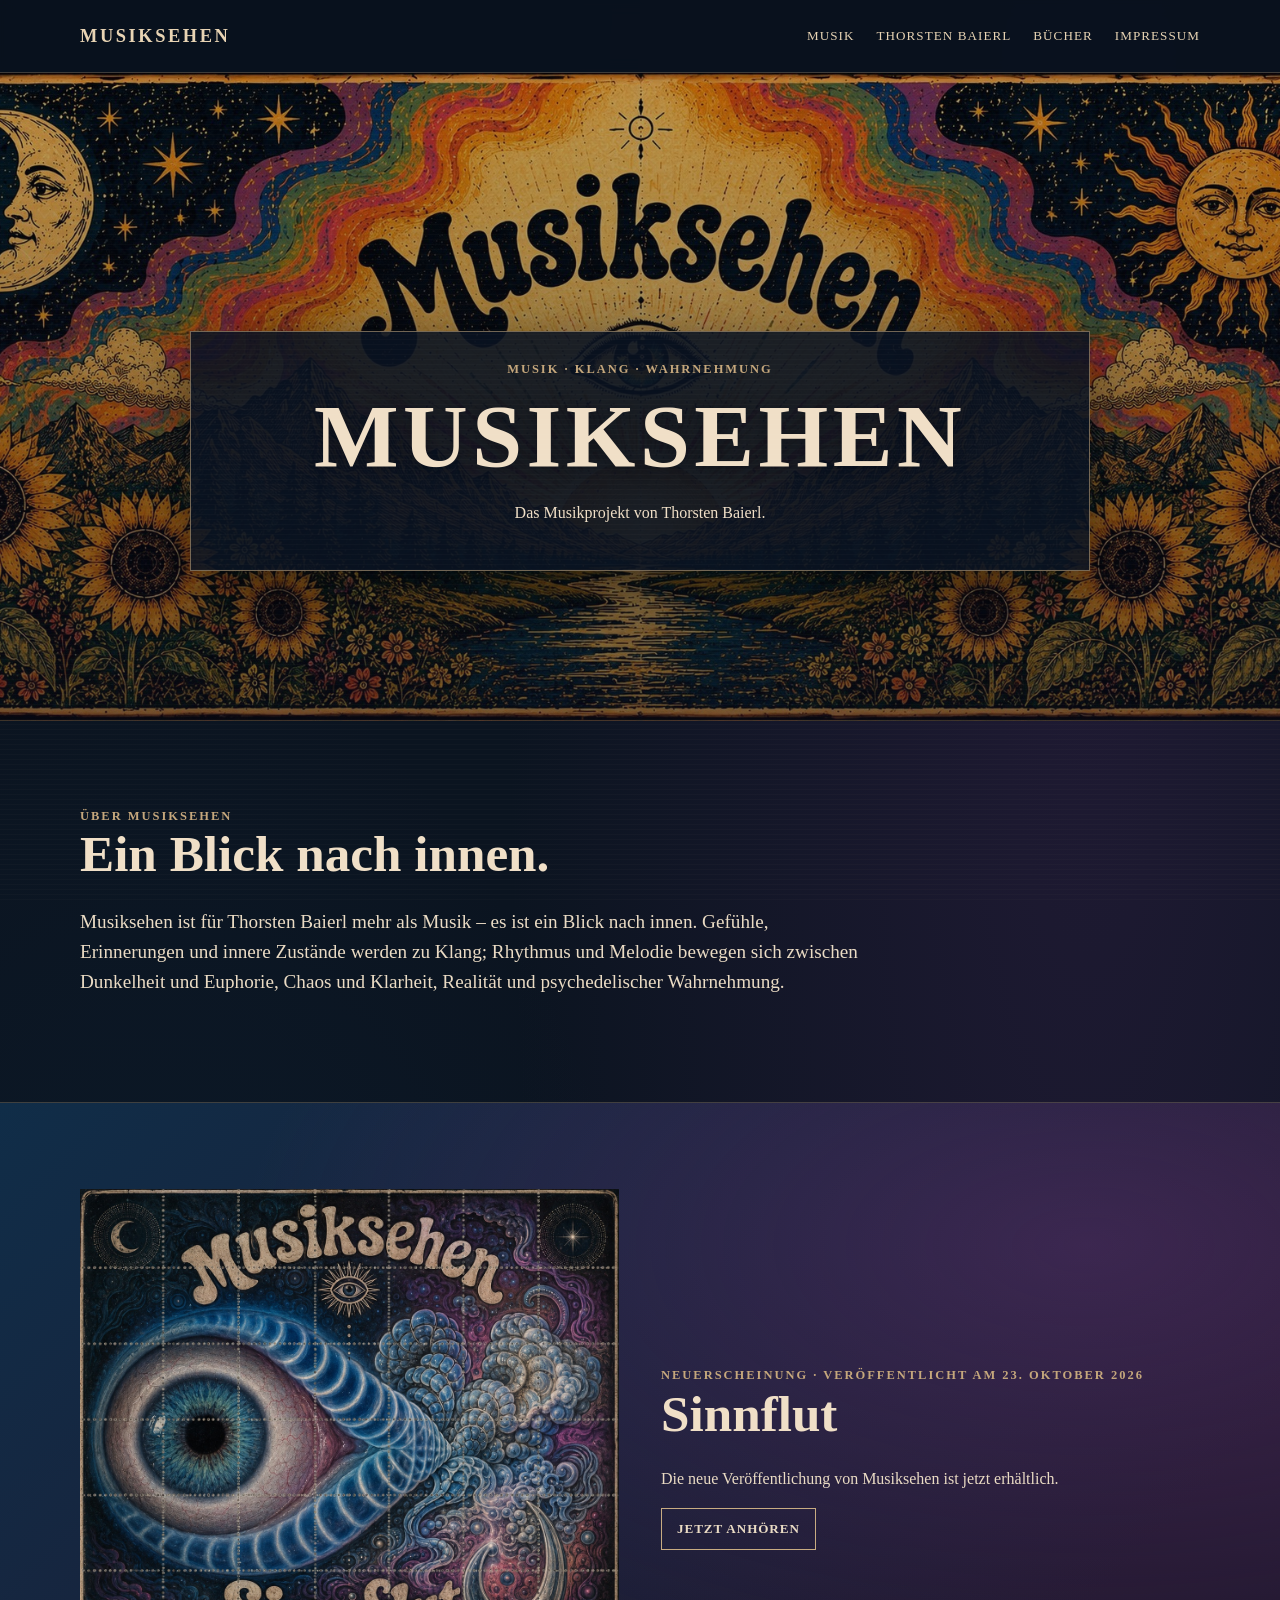
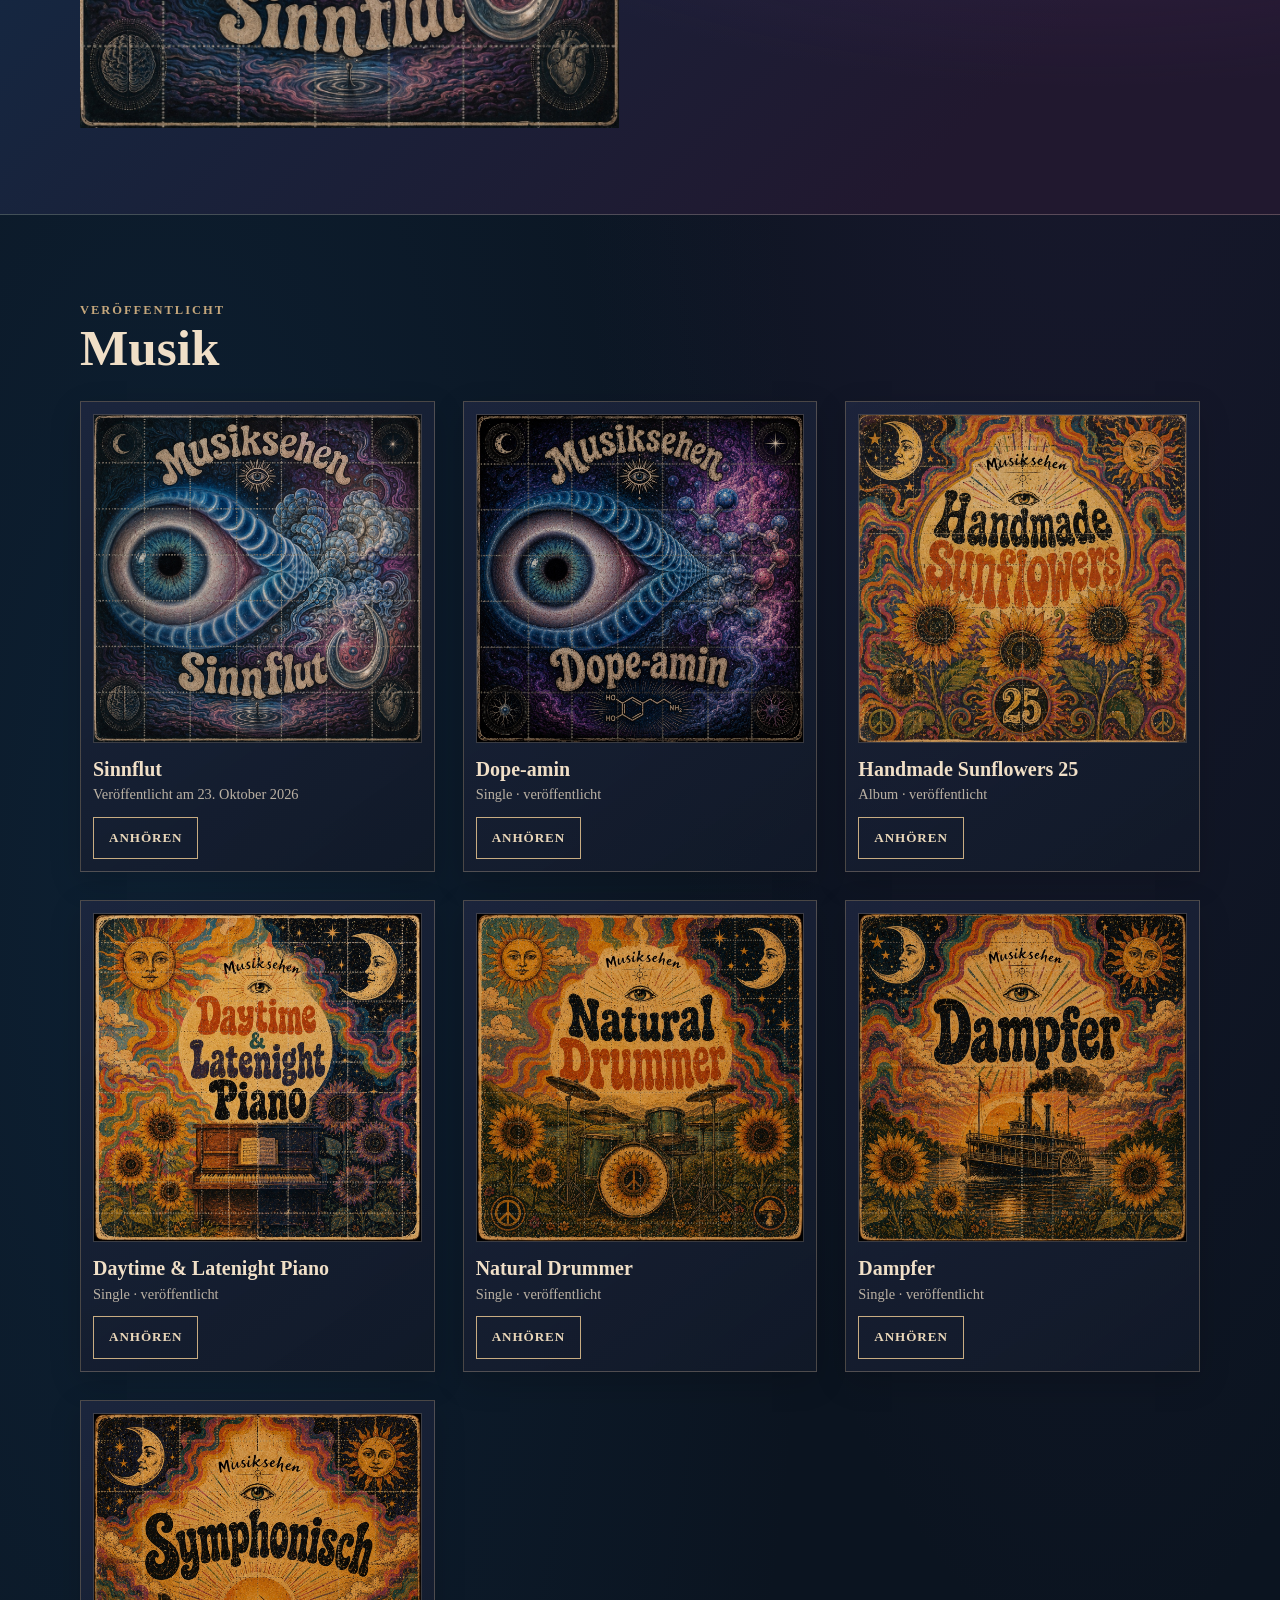
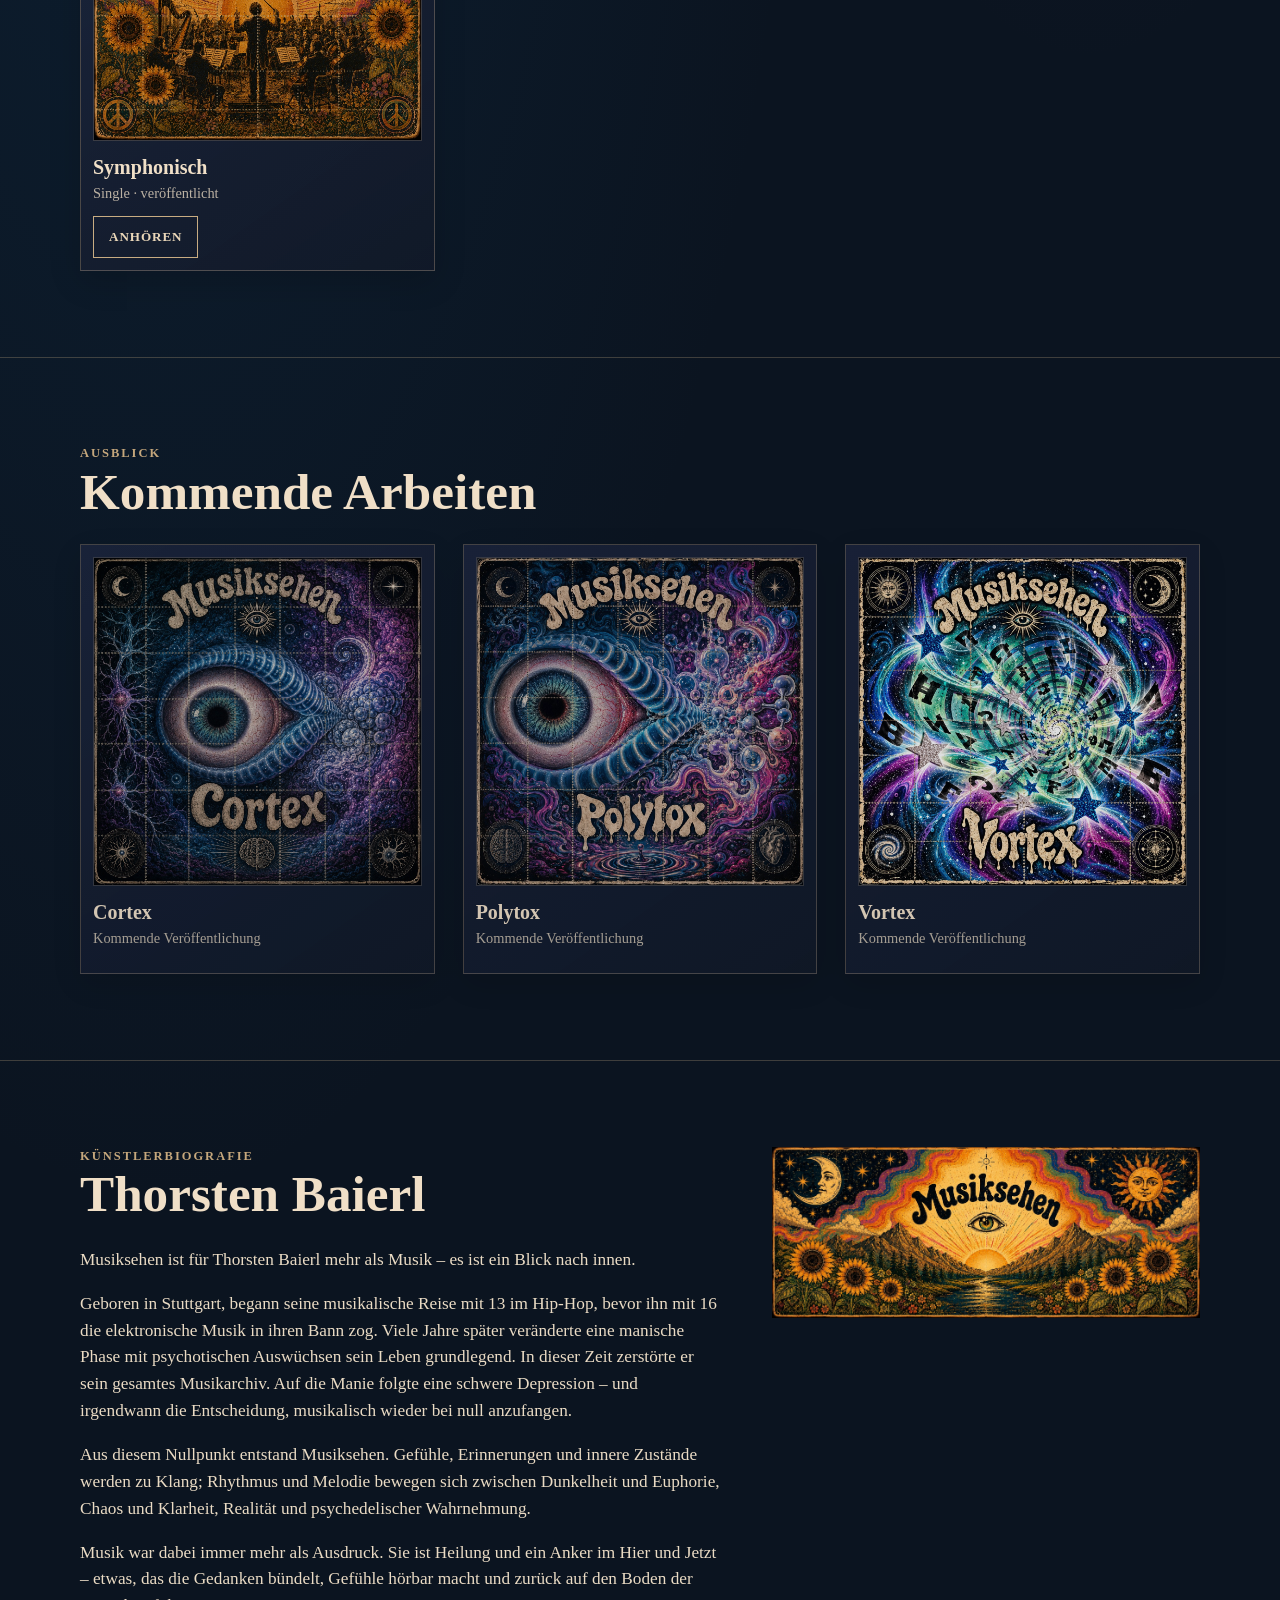
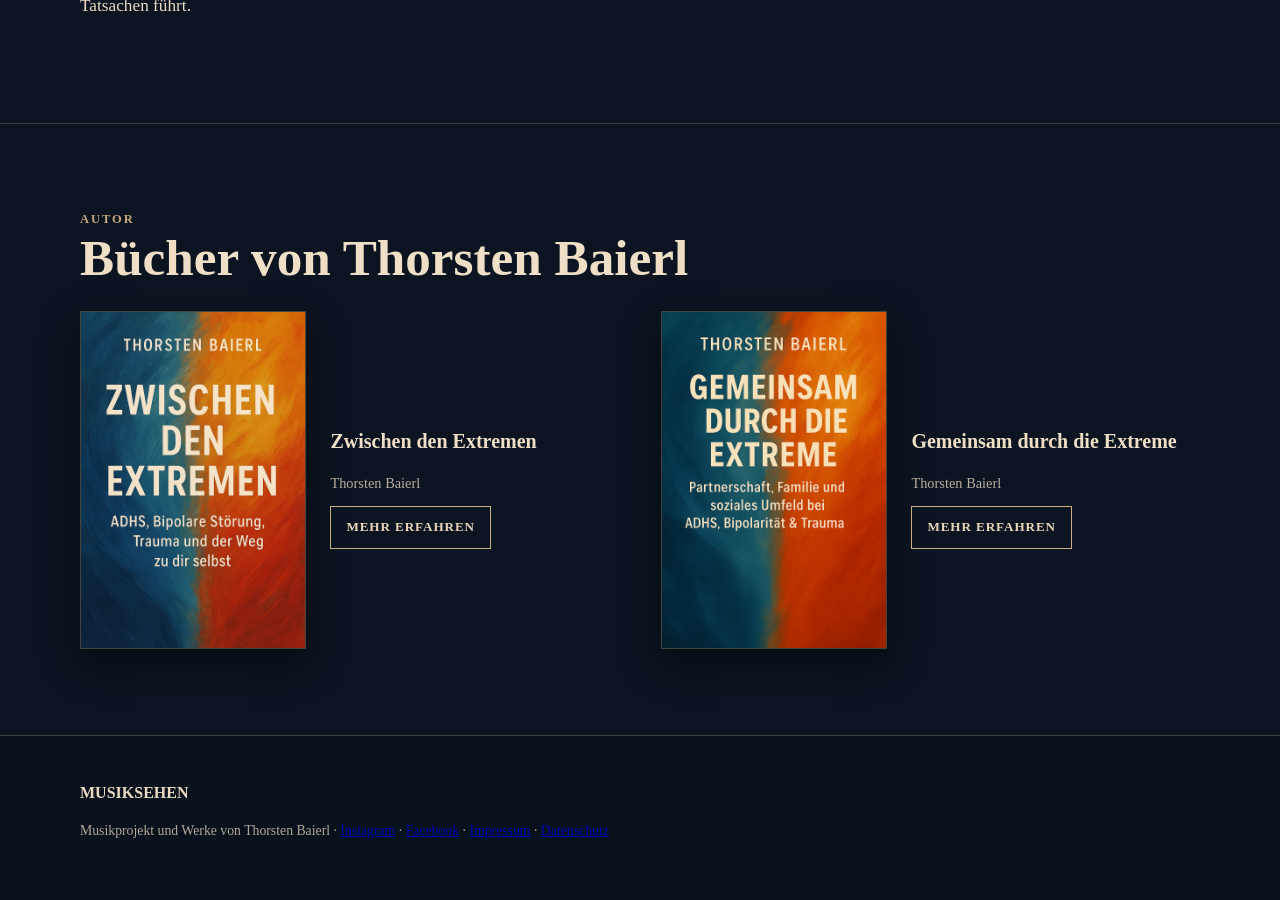
==== commit bffd7d25: "Sinnflut als Neuerscheinung anpinnen" ====
--- a/index.html
+++ b/index.html
@@ -17,8 +17,9 @@
 <main>
 <section class="hero"><div class="hero-card"><div class="eyebrow">Musik · Klang · Wahrnehmung</div><h1>MUSIKSEHEN</h1><p>Das Musikprojekt von Thorsten Baierl.</p></div></section>
 <section><div class="wrap"><div class="eyebrow">Über Musiksehen</div><h2>Ein Blick nach innen.</h2><p class="intro">Musiksehen ist für Thorsten Baierl mehr als Musik – es ist ein Blick nach innen. Gefühle, Erinnerungen und innere Zustände werden zu Klang; Rhythmus und Melodie bewegen sich zwischen Dunkelheit und Euphorie, Chaos und Klarheit, Realität und psychedelischer Wahrnehmung.</p></div></section>
-<section class="release"><div class="wrap feature"><img src="assets/dope-amin.jpg" alt="Cover von Dope-amin – Musiksehen"><div><div class="eyebrow">Neuerscheinung · veröffentlicht am 15. Oktober 2026</div><h2>Dope-amin</h2><p>Die neue Veröffentlichung von Musiksehen ist jetzt erhältlich.</p><a class="btn" href="musik/dope-amin.html">Jetzt anhören</a></div></div></section>
+<section class="release"><div class="wrap feature"><img src="assets/sinnflut.jpg" alt="Sinnflut – Musiksehen"><div><div class="eyebrow">Neuerscheinung · veröffentlicht am 23. Oktober 2026</div><h2>Sinnflut</h2><p>Die neue Veröffentlichung von Musiksehen ist jetzt erhältlich.</p><a class="btn" href="musik/sinnflut.html">Jetzt anhören</a></div></div></section>
 <section id="musik"><div class="wrap"><div class="eyebrow">Veröffentlicht</div><h2>Musik</h2><div class="grid">
+<article class="card"><img src="assets/sinnflut.jpg" alt="Sinnflut – Musiksehen"><h3>Sinnflut</h3><p class="meta">Veröffentlicht am 23. Oktober 2026</p><a class="btn" href="musik/sinnflut.html">Anhören</a></article>
 <article class="card"><img src="assets/dope-amin.jpg" alt="Dope-amin – Musiksehen"><h3>Dope-amin</h3><p class="meta">Single · veröffentlicht</p><a class="btn" href="musik/dope-amin.html">Anhören</a></article>
 <article class="card"><img src="assets/handmade-sunflowers.jpg" alt="Handmade Sunflowers 25 – Musiksehen"><h3>Handmade Sunflowers 25</h3><p class="meta">Album · veröffentlicht</p><a class="btn" href="musik/handmade-sunflowers-25.html">Anhören</a></article>
 <article class="card"><img src="assets/daytime-latenight-piano.jpg" alt="Daytime & Latenight Piano – Musiksehen"><h3>Daytime &amp; Latenight Piano</h3><p class="meta">Single · veröffentlicht</p><a class="btn" href="musik/daytime-latenight-piano.html">Anhören</a></article>
@@ -28,7 +29,6 @@
 </div></div></section>
 <section><div class="wrap"><div class="eyebrow">Ausblick</div><h2>Kommende Arbeiten</h2><div class="grid">
 
-<article class="card coming"><img src="assets/sinnflut.jpg" alt="Sinnflut – Musiksehen"><h3>Sinnflut</h3><p class="meta">Kommende Veröffentlichung</p></article>
 <article class="card coming"><img src="assets/cortex.jpg" alt="Cortex – Musiksehen"><h3>Cortex</h3><p class="meta">Kommende Veröffentlichung</p></article>
 <article class="card coming"><img src="assets/Polytox.jpg" alt="Polytox – Musiksehen"><h3>Polytox</h3><p class="meta">Kommende Veröffentlichung</p></article>
 <article class="card coming"><img src="assets/Vortex.jpg" alt="Vortex – Musiksehen"><h3>Vortex</h3><p class="meta">Kommende Veröffentlichung</p></article>
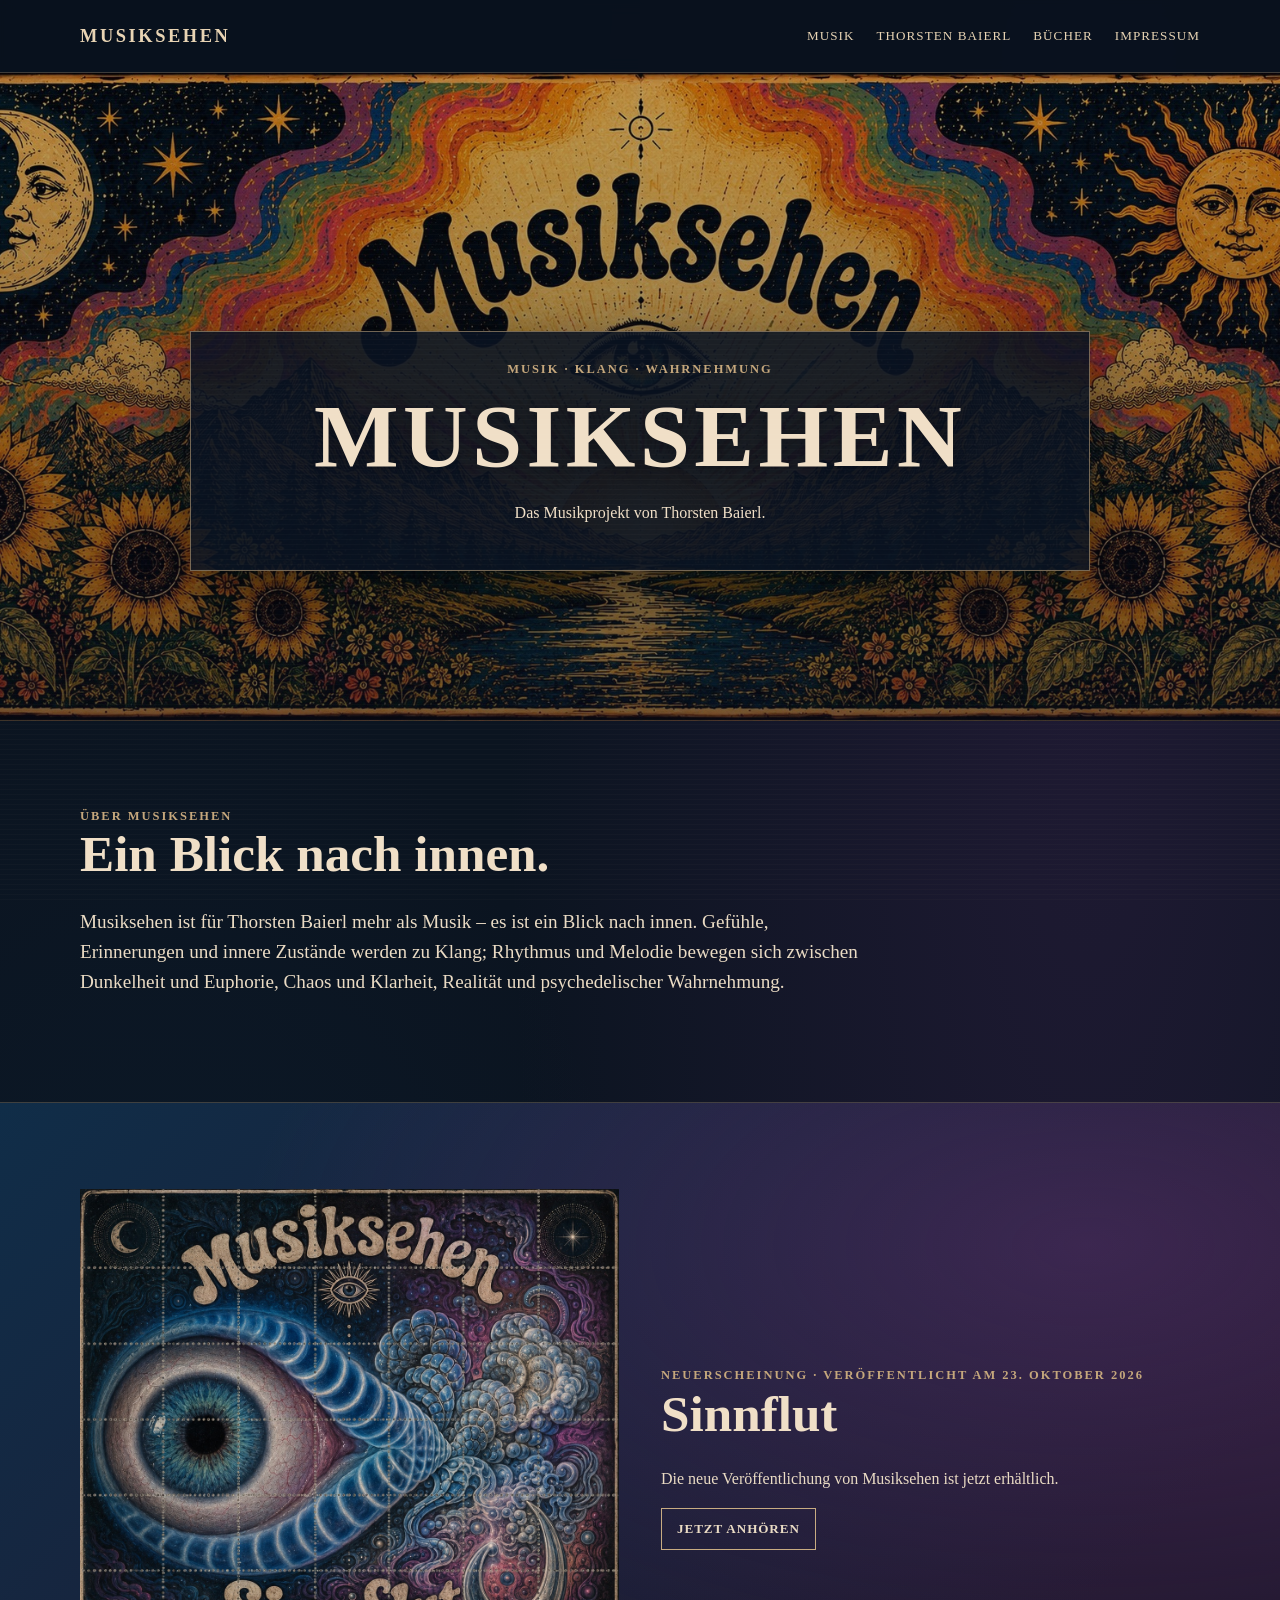
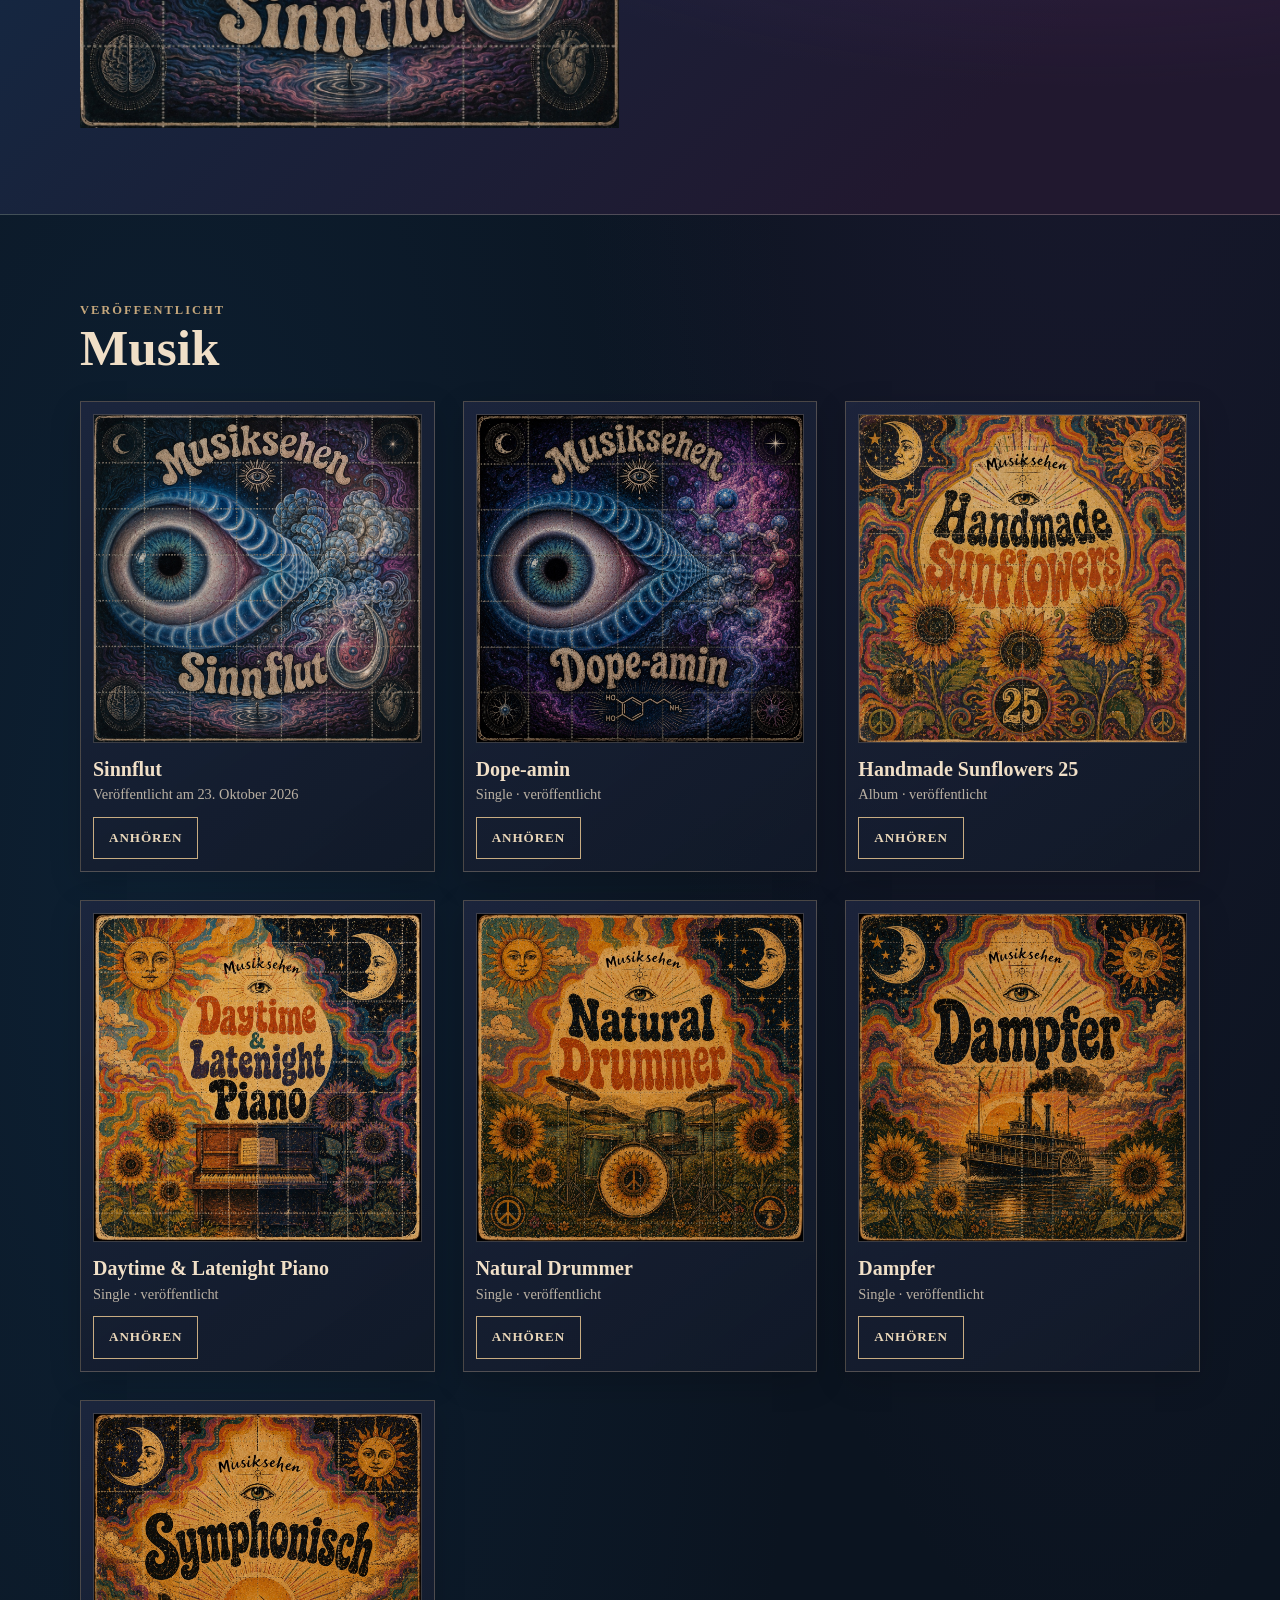
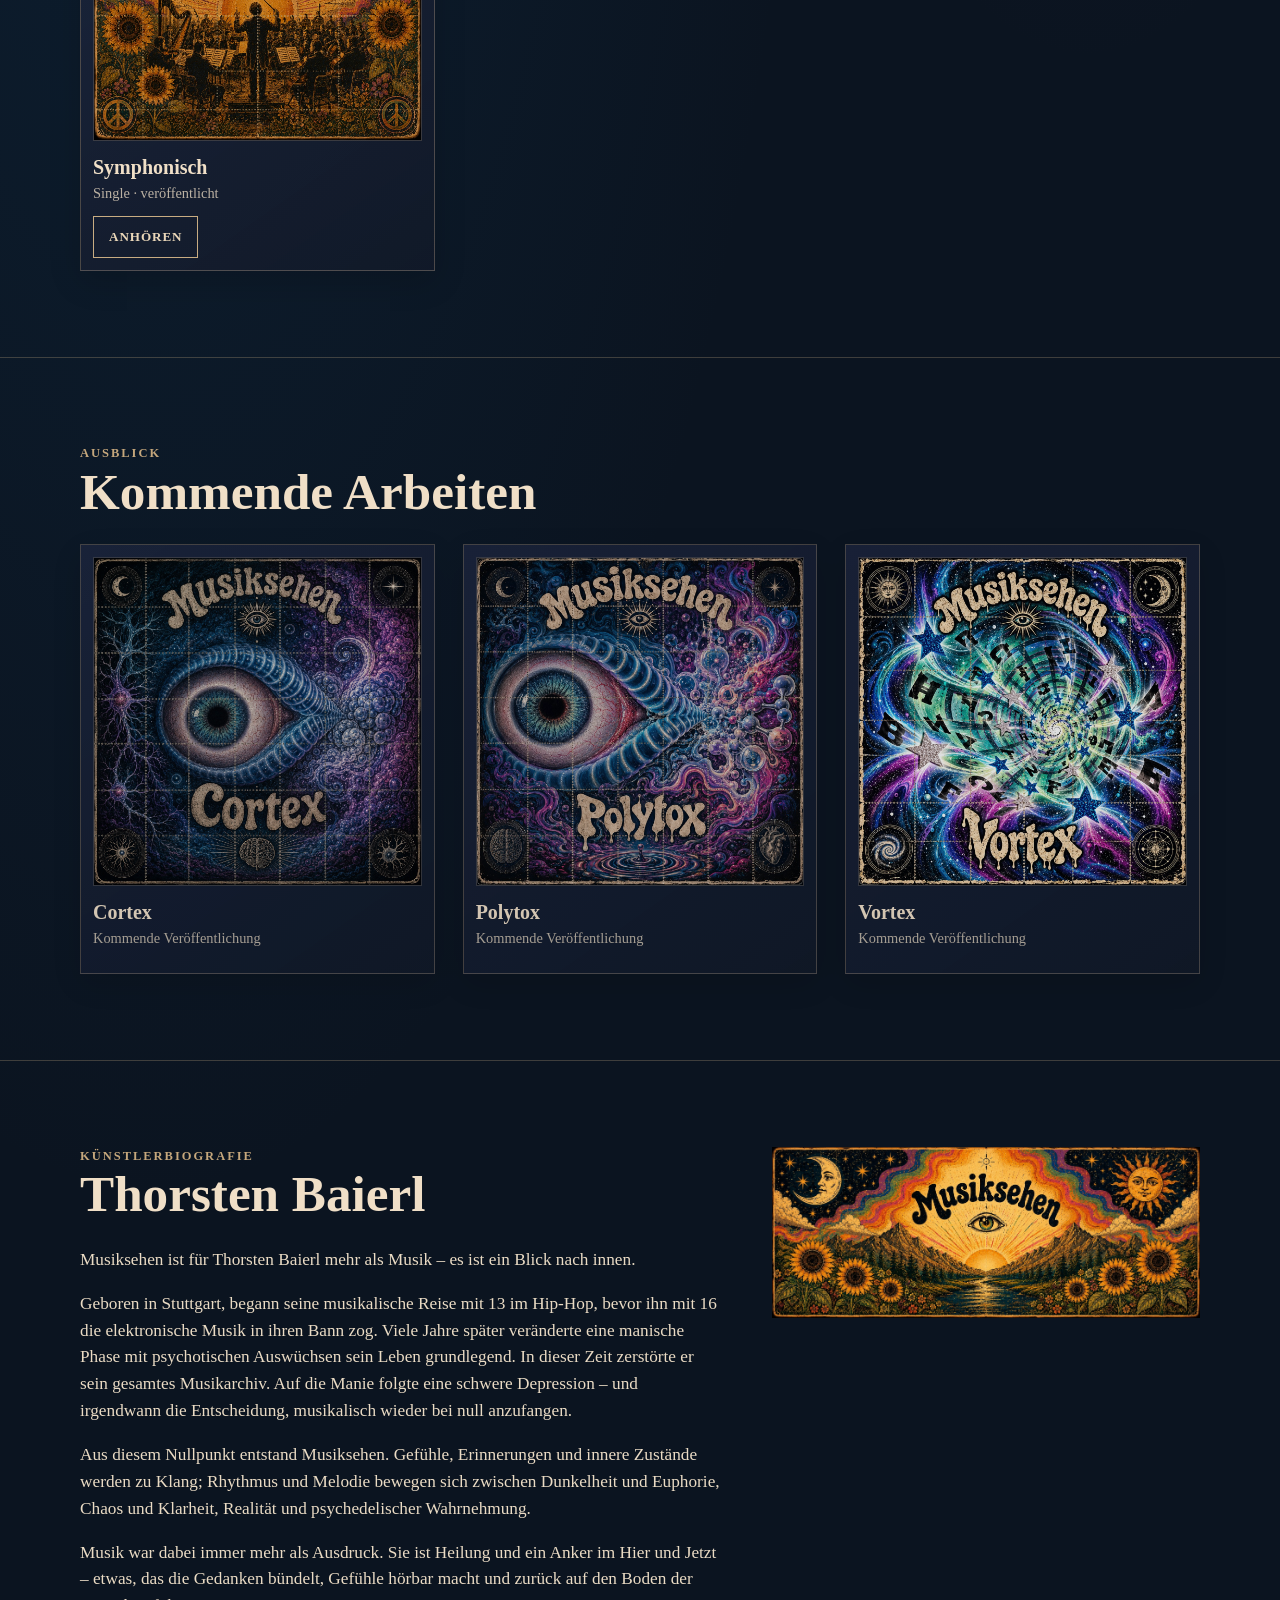
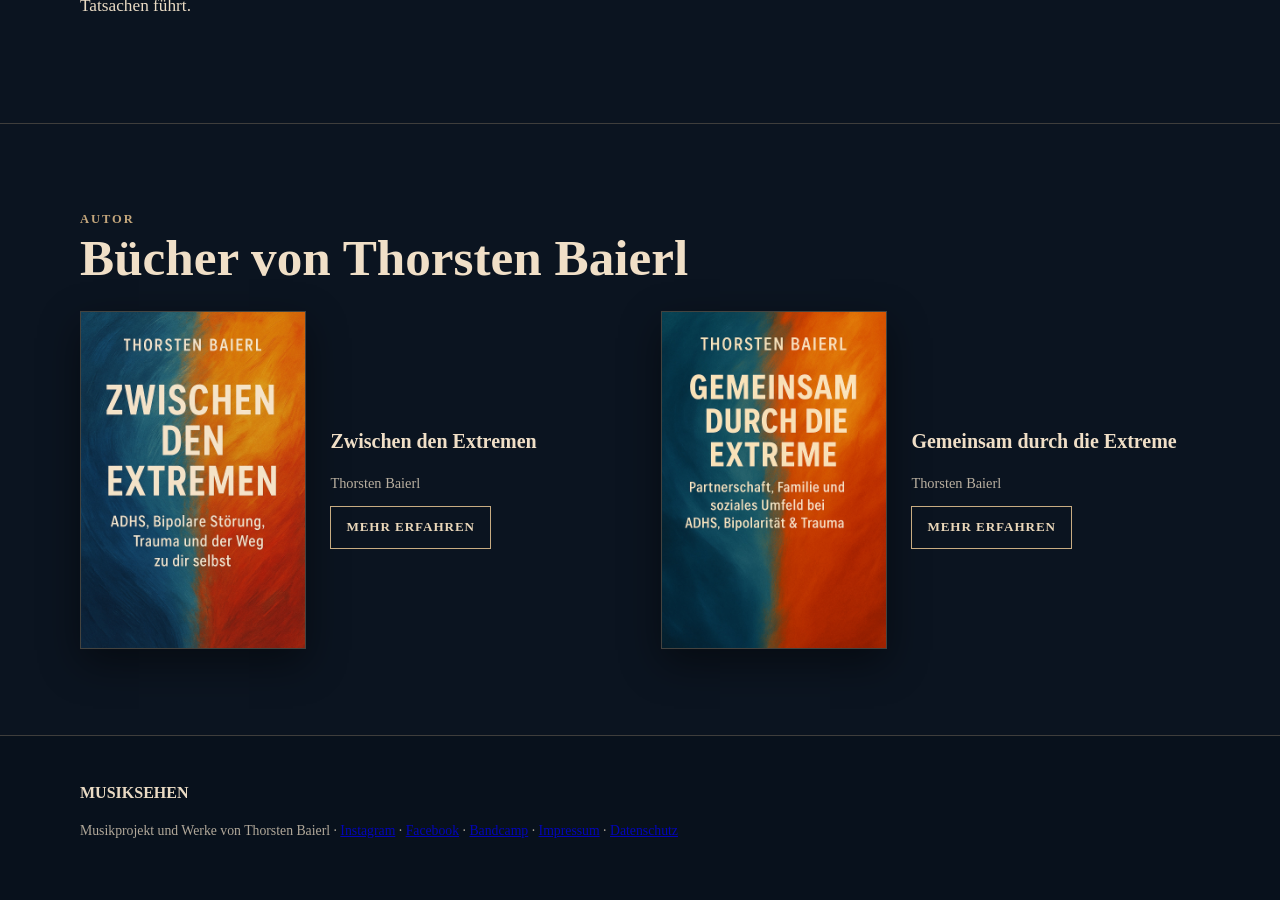
==== commit 4b0fd2f1: "Bandcamp-Profil im Footer verlinken" ====
--- a/index.html
+++ b/index.html
@@ -36,5 +36,5 @@
 <section id="bio"><div class="wrap bio"><div><div class="eyebrow">Künstlerbiografie</div><h2>Thorsten Baierl</h2><p>Musiksehen ist für Thorsten Baierl mehr als Musik – es ist ein Blick nach innen.</p><p>Geboren in Stuttgart, begann seine musikalische Reise mit 13 im Hip-Hop, bevor ihn mit 16 die elektronische Musik in ihren Bann zog. Viele Jahre später veränderte eine manische Phase mit psychotischen Auswüchsen sein Leben grundlegend. In dieser Zeit zerstörte er sein gesamtes Musikarchiv. Auf die Manie folgte eine schwere Depression – und irgendwann die Entscheidung, musikalisch wieder bei null anzufangen.</p><p>Aus diesem Nullpunkt entstand Musiksehen. Gefühle, Erinnerungen und innere Zustände werden zu Klang; Rhythmus und Melodie bewegen sich zwischen Dunkelheit und Euphorie, Chaos und Klarheit, Realität und psychedelischer Wahrnehmung.</p><p>Musik war dabei immer mehr als Ausdruck. Sie ist Heilung und ein Anker im Hier und Jetzt – etwas, das die Gedanken bündelt, Gefühle hörbar macht und zurück auf den Boden der Tatsachen führt.</p></div><div><img src="assets/hero.jpg" alt="Musiksehen – visuelles Motiv" style="width:100%"></div></div></section>
 <section id="buecher"><div class="wrap"><div class="eyebrow">Autor</div><h2>Bücher von Thorsten Baierl</h2><div class="books"><article class="book"><img src="assets/zwischen-den-extremen.jpg" alt="Zwischen den Extremen – Thorsten Baierl"><div><h3>Zwischen den Extremen</h3><p class="meta">Thorsten Baierl</p><a class="btn" href="buecher/zwischen-den-extremen.html">Mehr erfahren</a></div></article><article class="book"><img src="assets/gemeinsam-durch-die-extreme.jpg" alt="Gemeinsam durch die Extreme – Thorsten Baierl"><div><h3>Gemeinsam durch die Extreme</h3><p class="meta">Thorsten Baierl</p><a class="btn" href="buecher/gemeinsam-durch-die-extreme.html">Mehr erfahren</a></div></article></div></div></section>
 </main>
-<footer><div class="wrap"><strong>MUSIKSEHEN</strong><p class="small">Musikprojekt und Werke von Thorsten Baierl · <a href="https://www.instagram.com/musiksehen/" target="_blank" rel="noopener noreferrer">Instagram</a> · <a href="https://www.facebook.com/share/1Do4a55aNe/" target="_blank" rel="noopener noreferrer">Facebook</a> · <a href="impressum.html">Impressum</a> · <a href="datenschutz.html">Datenschutz</a></p></div></footer>
+<footer><div class="wrap"><strong>MUSIKSEHEN</strong><p class="small">Musikprojekt und Werke von Thorsten Baierl · <a href="https://www.instagram.com/musiksehen/" target="_blank" rel="noopener noreferrer">Instagram</a> · <a href="https://www.facebook.com/share/1Do4a55aNe/" target="_blank" rel="noopener noreferrer">Facebook</a> · <a href="https://musiksehen.bandcamp.com" target="_blank" rel="noopener noreferrer">Bandcamp</a> · <a href="impressum.html">Impressum</a> · <a href="datenschutz.html">Datenschutz</a></p></div></footer>
 </body></html>
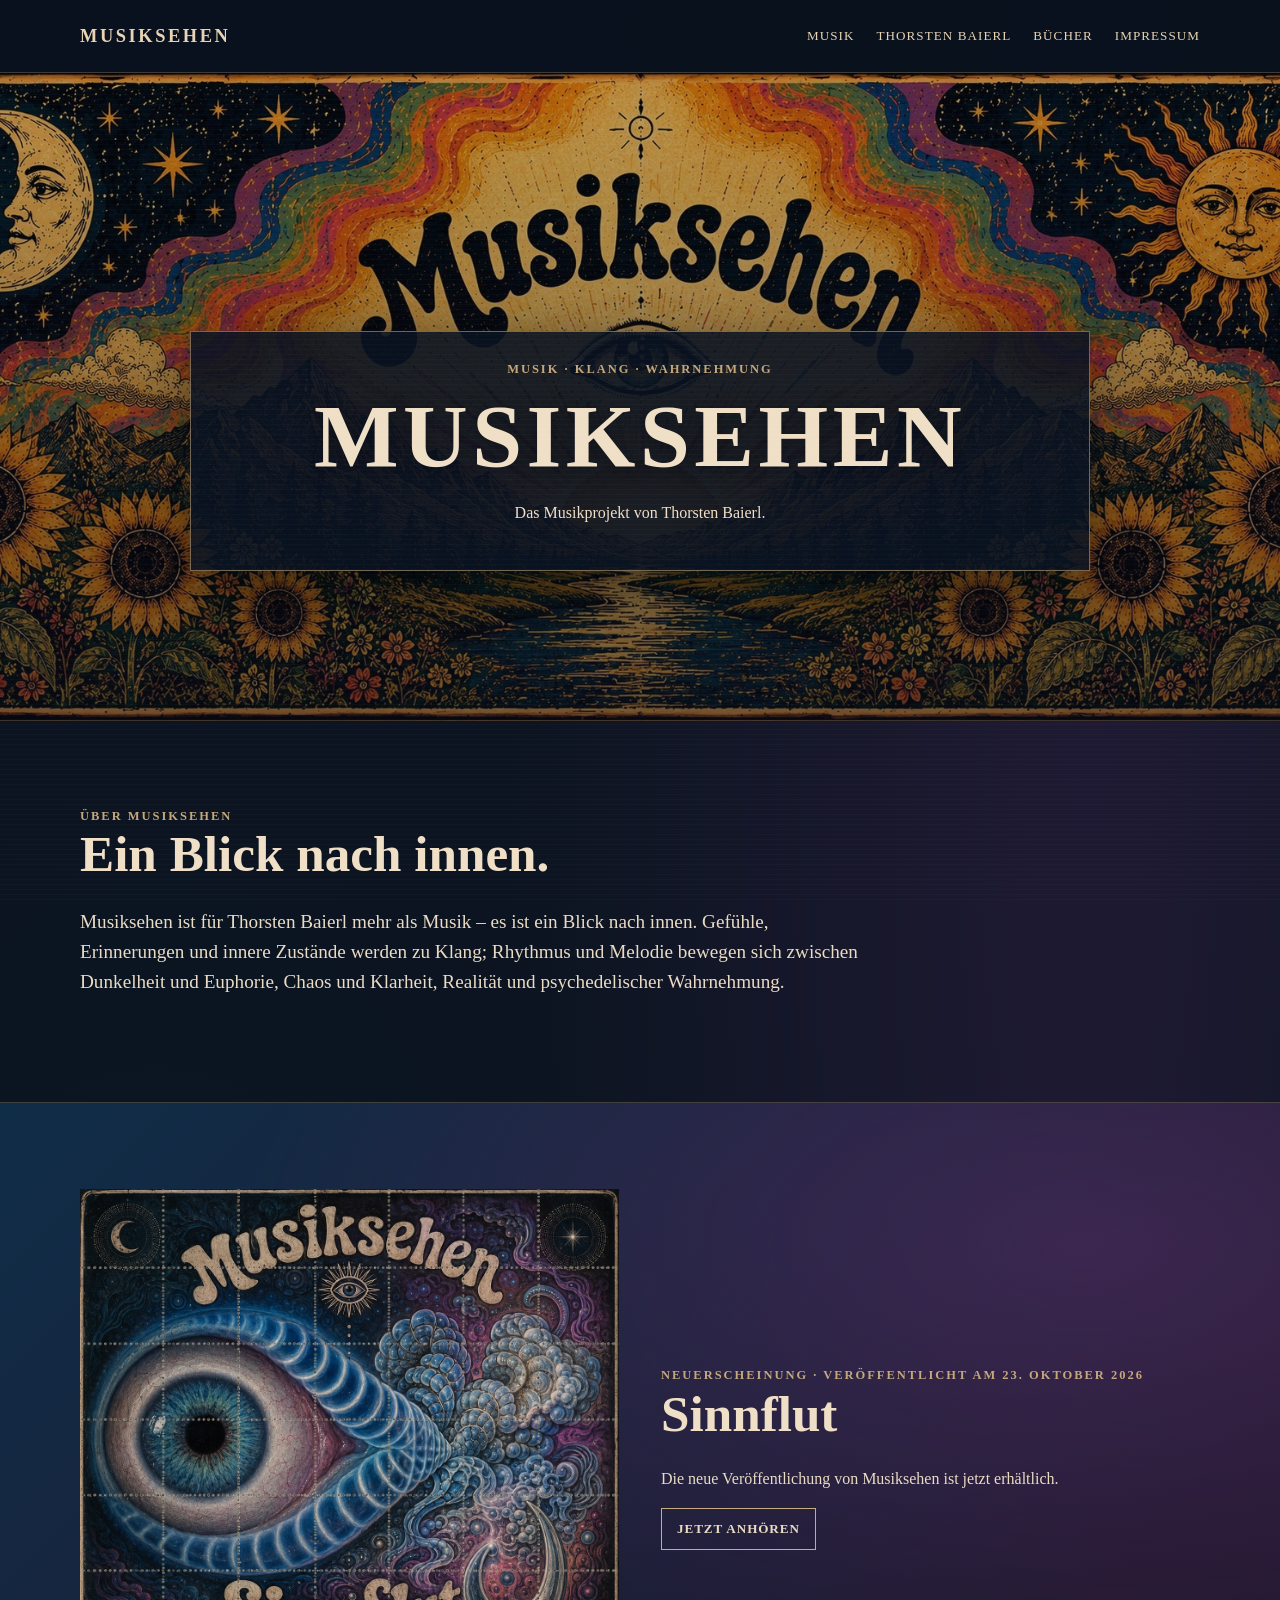
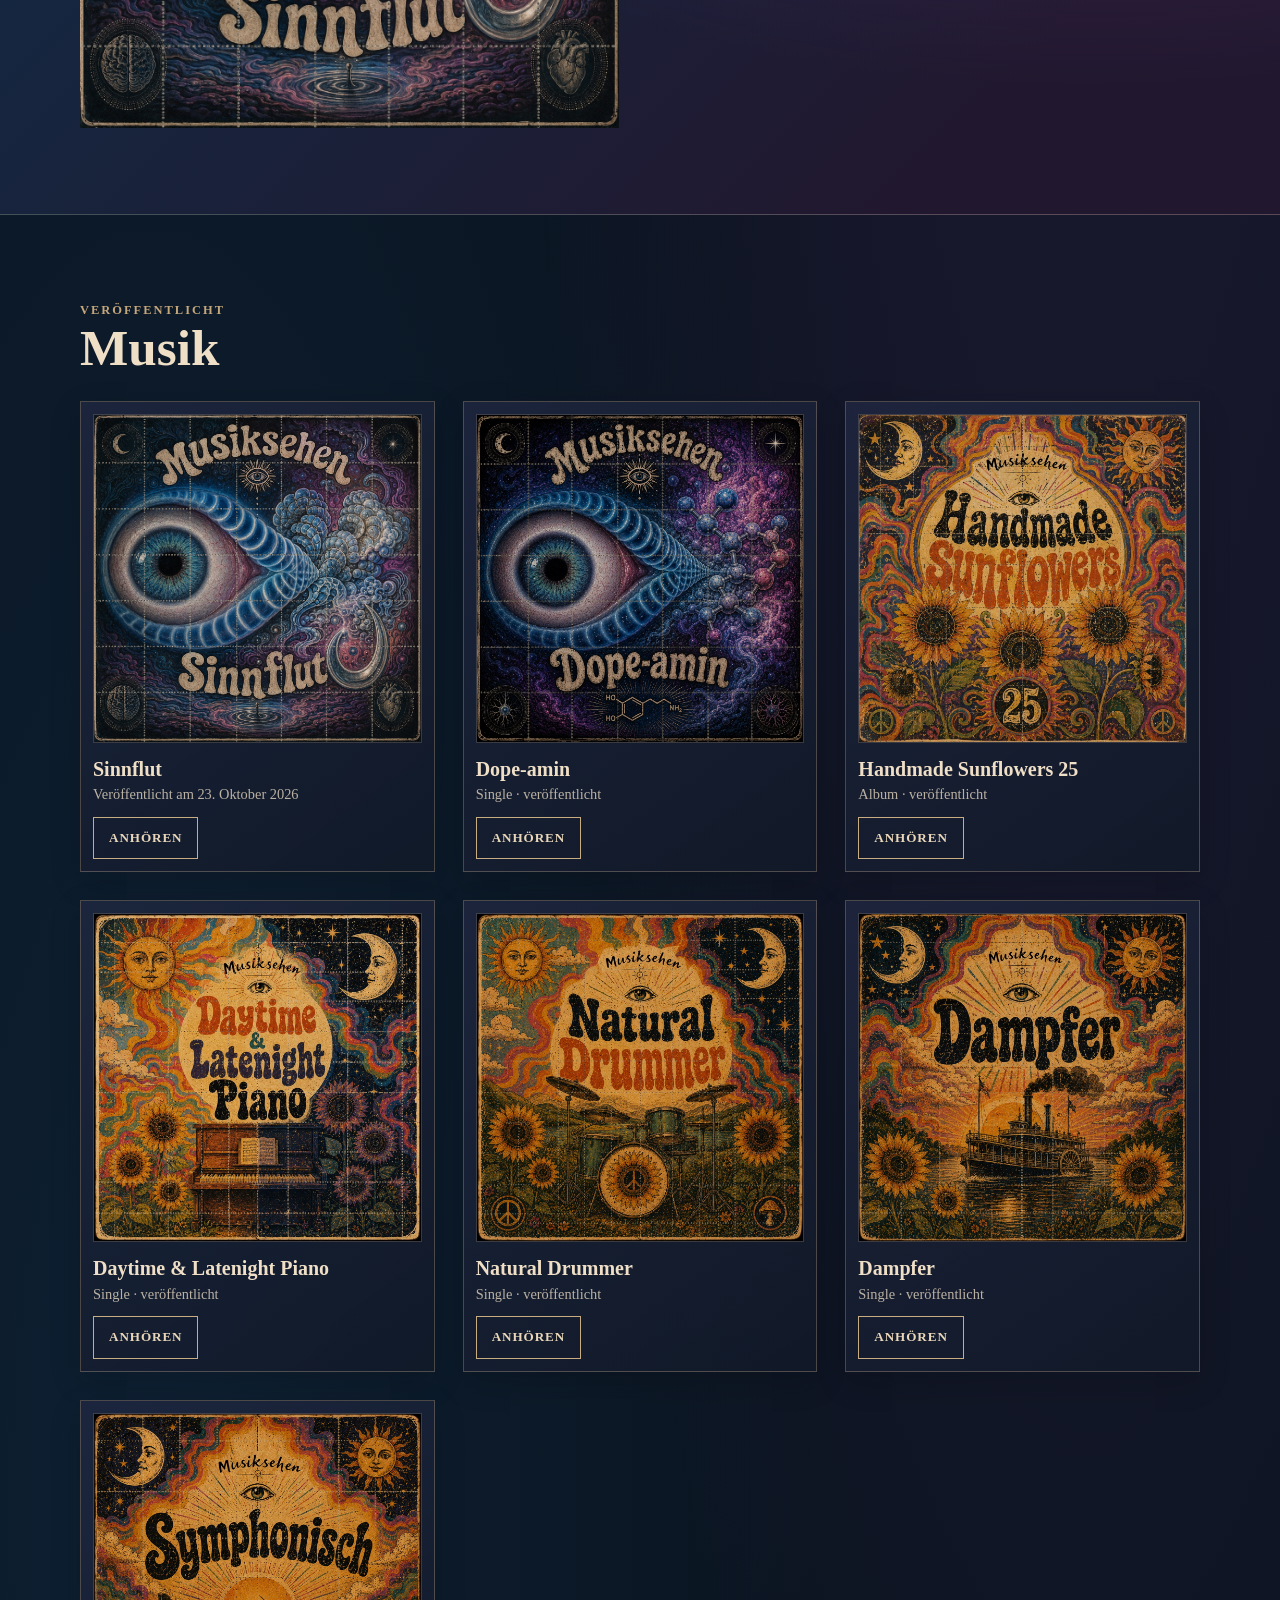
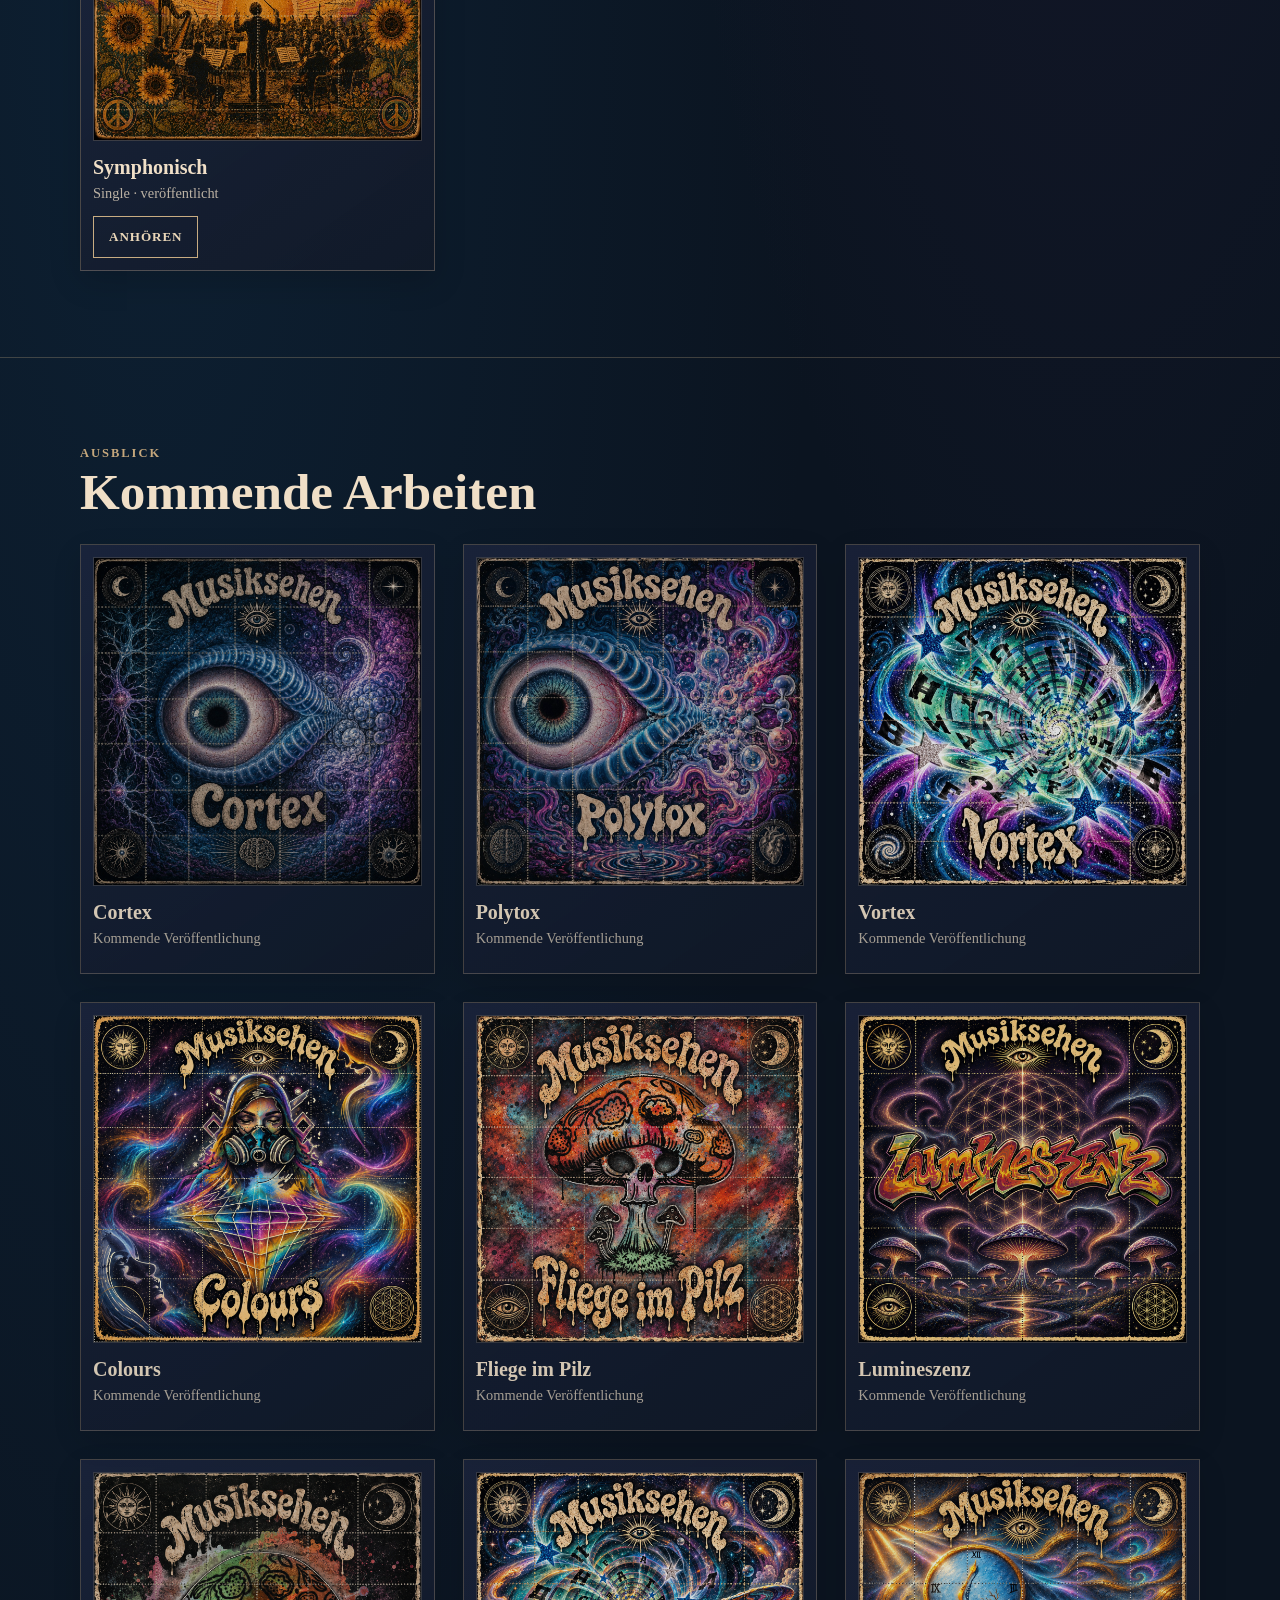
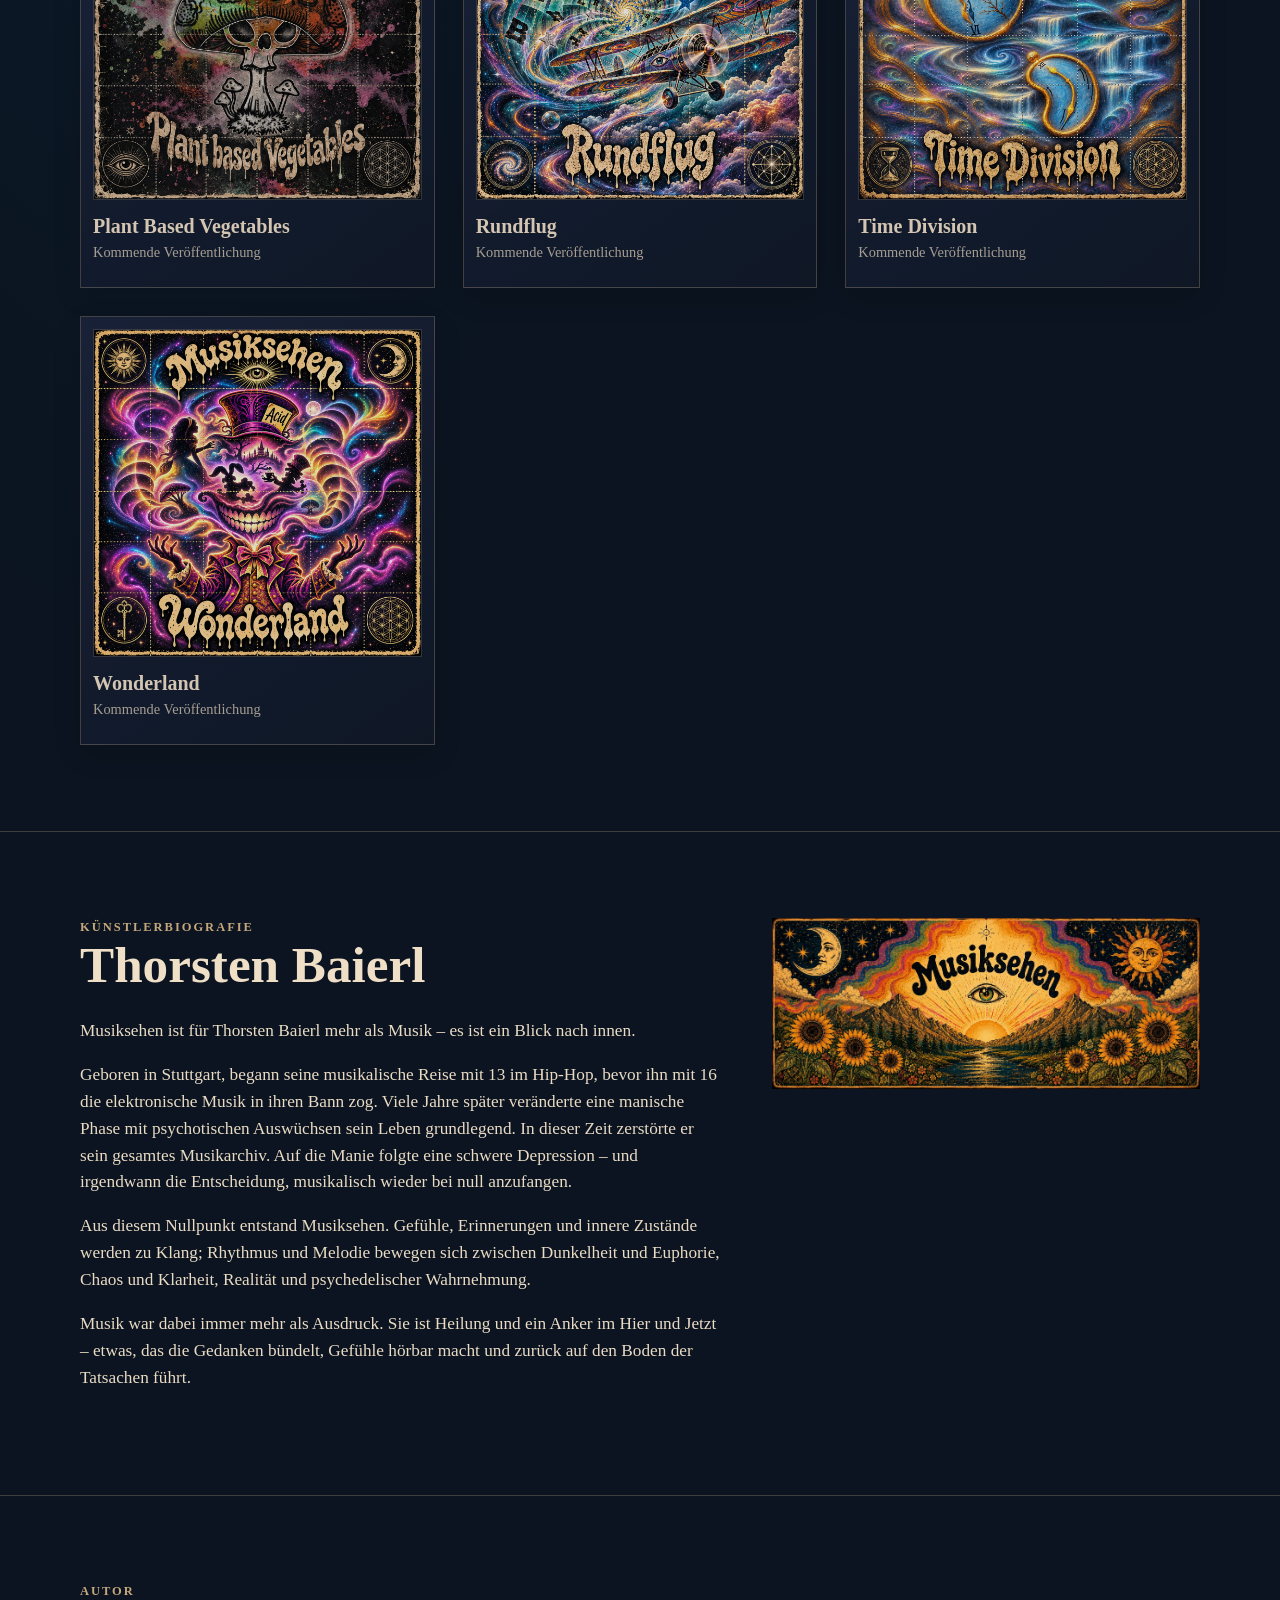
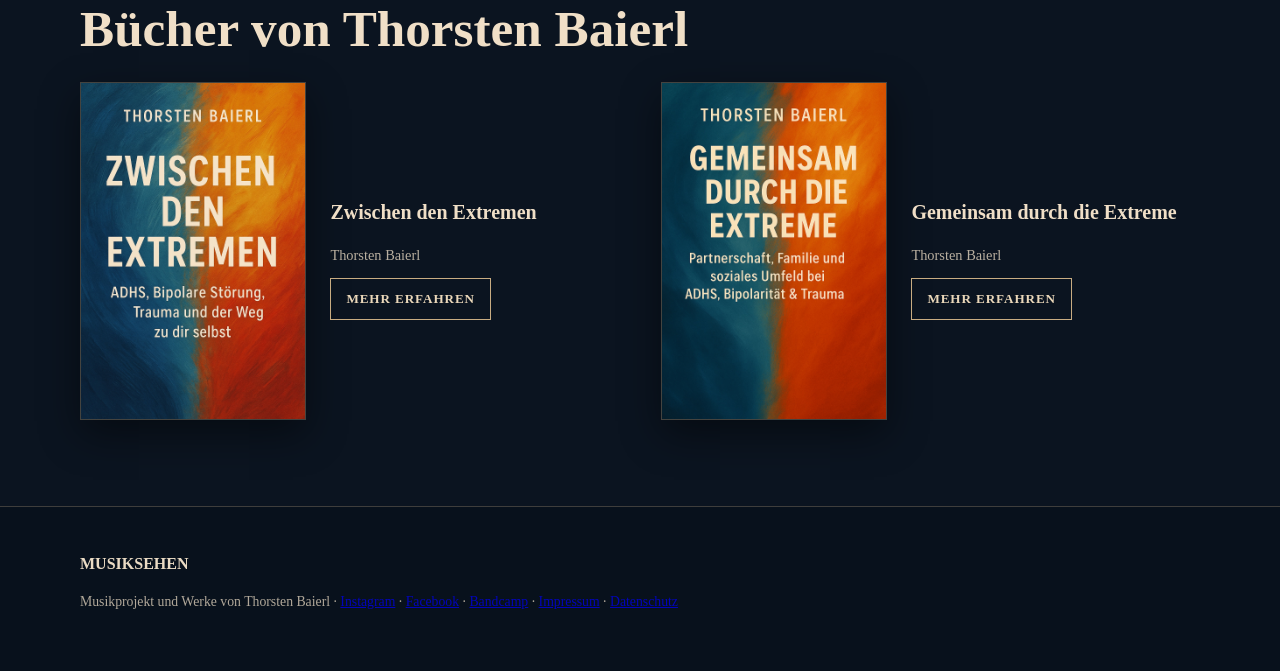
==== commit f95fb22d: "Sieben kommende Veröffentlichungen mit PNG-Covern ergänzen" ====
--- a/index.html
+++ b/index.html
@@ -32,6 +32,13 @@
 <article class="card coming"><img src="assets/cortex.jpg" alt="Cortex – Musiksehen"><h3>Cortex</h3><p class="meta">Kommende Veröffentlichung</p></article>
 <article class="card coming"><img src="assets/Polytox.jpg" alt="Polytox – Musiksehen"><h3>Polytox</h3><p class="meta">Kommende Veröffentlichung</p></article>
 <article class="card coming"><img src="assets/Vortex.jpg" alt="Vortex – Musiksehen"><h3>Vortex</h3><p class="meta">Kommende Veröffentlichung</p></article>
+<article class="card coming"><img src="assets/Colours.png" alt="Colours – Musiksehen" loading="lazy"><h3>Colours</h3><p class="meta">Kommende Veröffentlichung</p></article>
+<article class="card coming"><img src="assets/Fliege.png" alt="Fliege im Pilz – Musiksehen" loading="lazy"><h3>Fliege im Pilz</h3><p class="meta">Kommende Veröffentlichung</p></article>
+<article class="card coming"><img src="assets/Lumi.png" alt="Lumineszenz – Musiksehen" loading="lazy"><h3>Lumineszenz</h3><p class="meta">Kommende Veröffentlichung</p></article>
+<article class="card coming"><img src="assets/PBV.png" alt="Plant Based Vegetables – Musiksehen" loading="lazy"><h3>Plant Based Vegetables</h3><p class="meta">Kommende Veröffentlichung</p></article>
+<article class="card coming"><img src="assets/Rund.png" alt="Rundflug – Musiksehen" loading="lazy"><h3>Rundflug</h3><p class="meta">Kommende Veröffentlichung</p></article>
+<article class="card coming"><img src="assets/Time.png" alt="Time Division – Musiksehen" loading="lazy"><h3>Time Division</h3><p class="meta">Kommende Veröffentlichung</p></article>
+<article class="card coming"><img src="assets/Wonderland.png" alt="Wonderland – Musiksehen" loading="lazy"><h3>Wonderland</h3><p class="meta">Kommende Veröffentlichung</p></article>
 </div></div></section>
 <section id="bio"><div class="wrap bio"><div><div class="eyebrow">Künstlerbiografie</div><h2>Thorsten Baierl</h2><p>Musiksehen ist für Thorsten Baierl mehr als Musik – es ist ein Blick nach innen.</p><p>Geboren in Stuttgart, begann seine musikalische Reise mit 13 im Hip-Hop, bevor ihn mit 16 die elektronische Musik in ihren Bann zog. Viele Jahre später veränderte eine manische Phase mit psychotischen Auswüchsen sein Leben grundlegend. In dieser Zeit zerstörte er sein gesamtes Musikarchiv. Auf die Manie folgte eine schwere Depression – und irgendwann die Entscheidung, musikalisch wieder bei null anzufangen.</p><p>Aus diesem Nullpunkt entstand Musiksehen. Gefühle, Erinnerungen und innere Zustände werden zu Klang; Rhythmus und Melodie bewegen sich zwischen Dunkelheit und Euphorie, Chaos und Klarheit, Realität und psychedelischer Wahrnehmung.</p><p>Musik war dabei immer mehr als Ausdruck. Sie ist Heilung und ein Anker im Hier und Jetzt – etwas, das die Gedanken bündelt, Gefühle hörbar macht und zurück auf den Boden der Tatsachen führt.</p></div><div><img src="assets/hero.jpg" alt="Musiksehen – visuelles Motiv" style="width:100%"></div></div></section>
 <section id="buecher"><div class="wrap"><div class="eyebrow">Autor</div><h2>Bücher von Thorsten Baierl</h2><div class="books"><article class="book"><img src="assets/zwischen-den-extremen.jpg" alt="Zwischen den Extremen – Thorsten Baierl"><div><h3>Zwischen den Extremen</h3><p class="meta">Thorsten Baierl</p><a class="btn" href="buecher/zwischen-den-extremen.html">Mehr erfahren</a></div></article><article class="book"><img src="assets/gemeinsam-durch-die-extreme.jpg" alt="Gemeinsam durch die Extreme – Thorsten Baierl"><div><h3>Gemeinsam durch die Extreme</h3><p class="meta">Thorsten Baierl</p><a class="btn" href="buecher/gemeinsam-durch-die-extreme.html">Mehr erfahren</a></div></article></div></div></section>
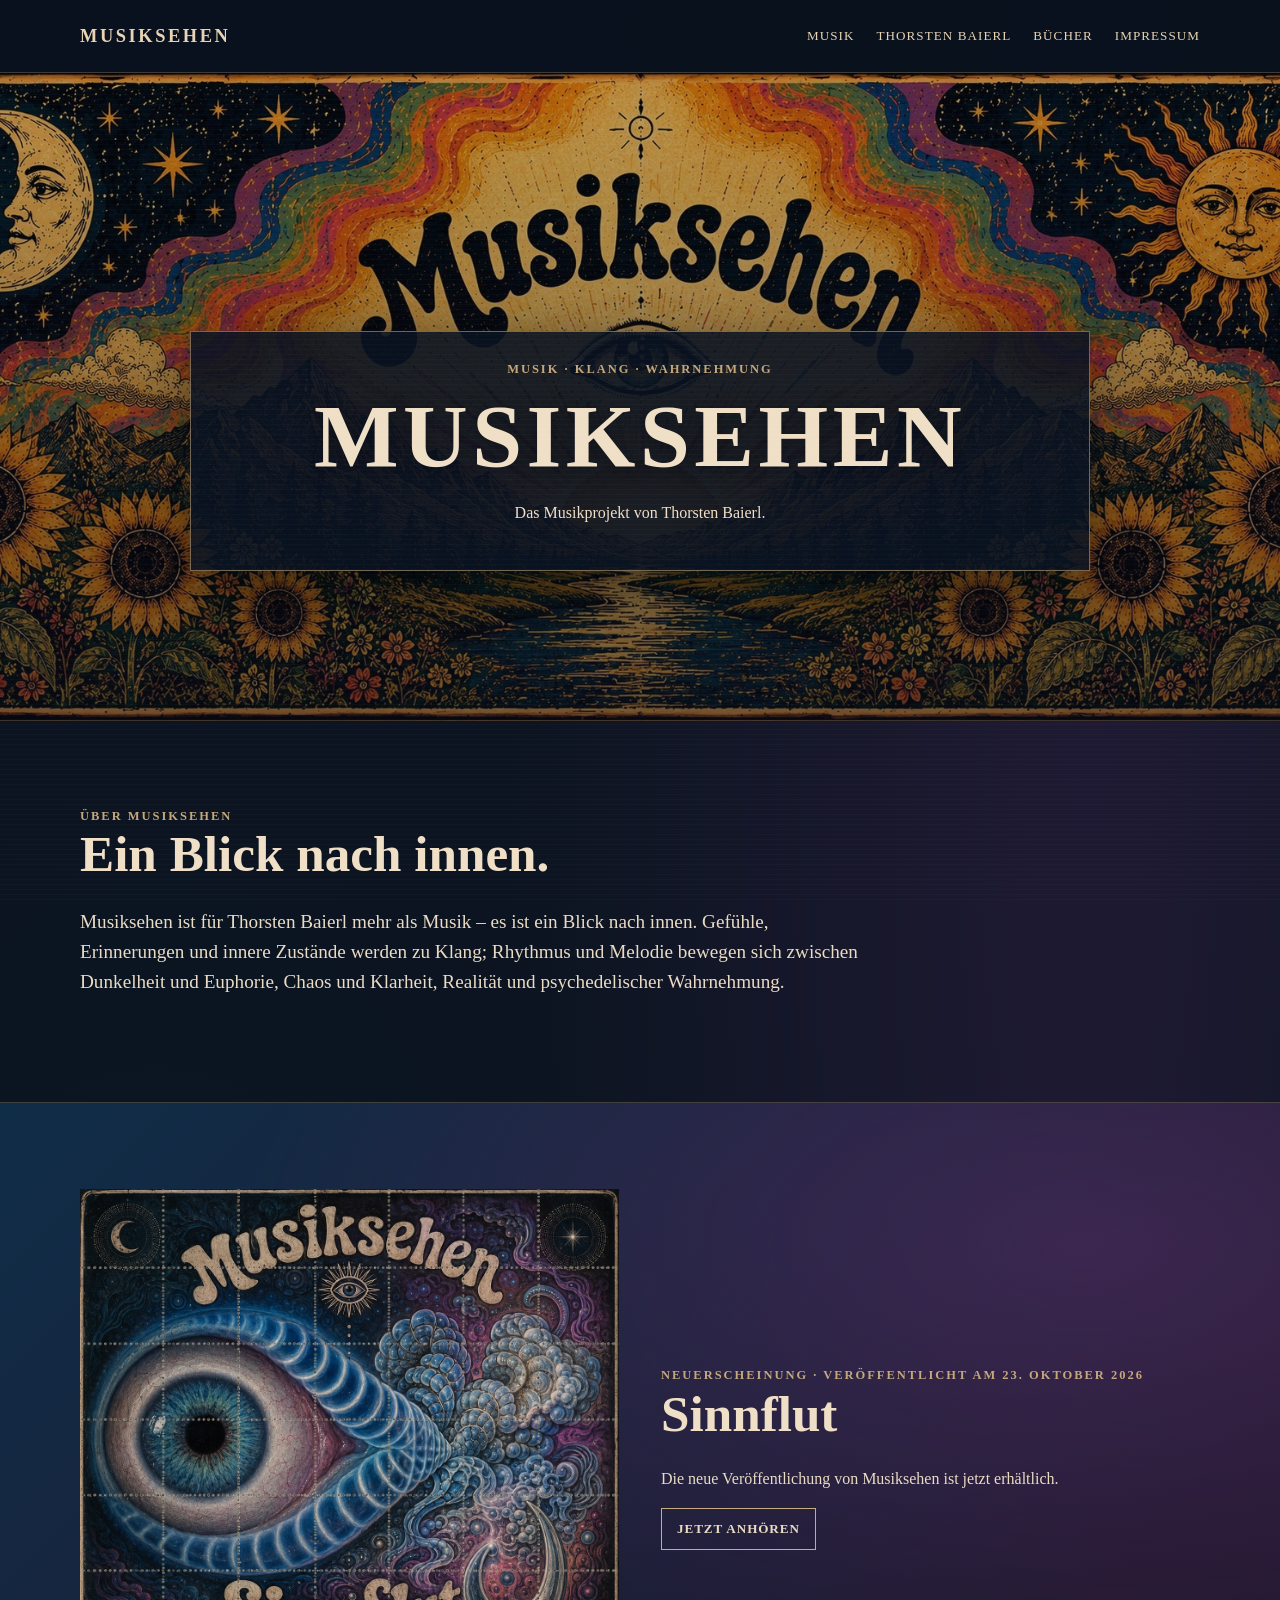
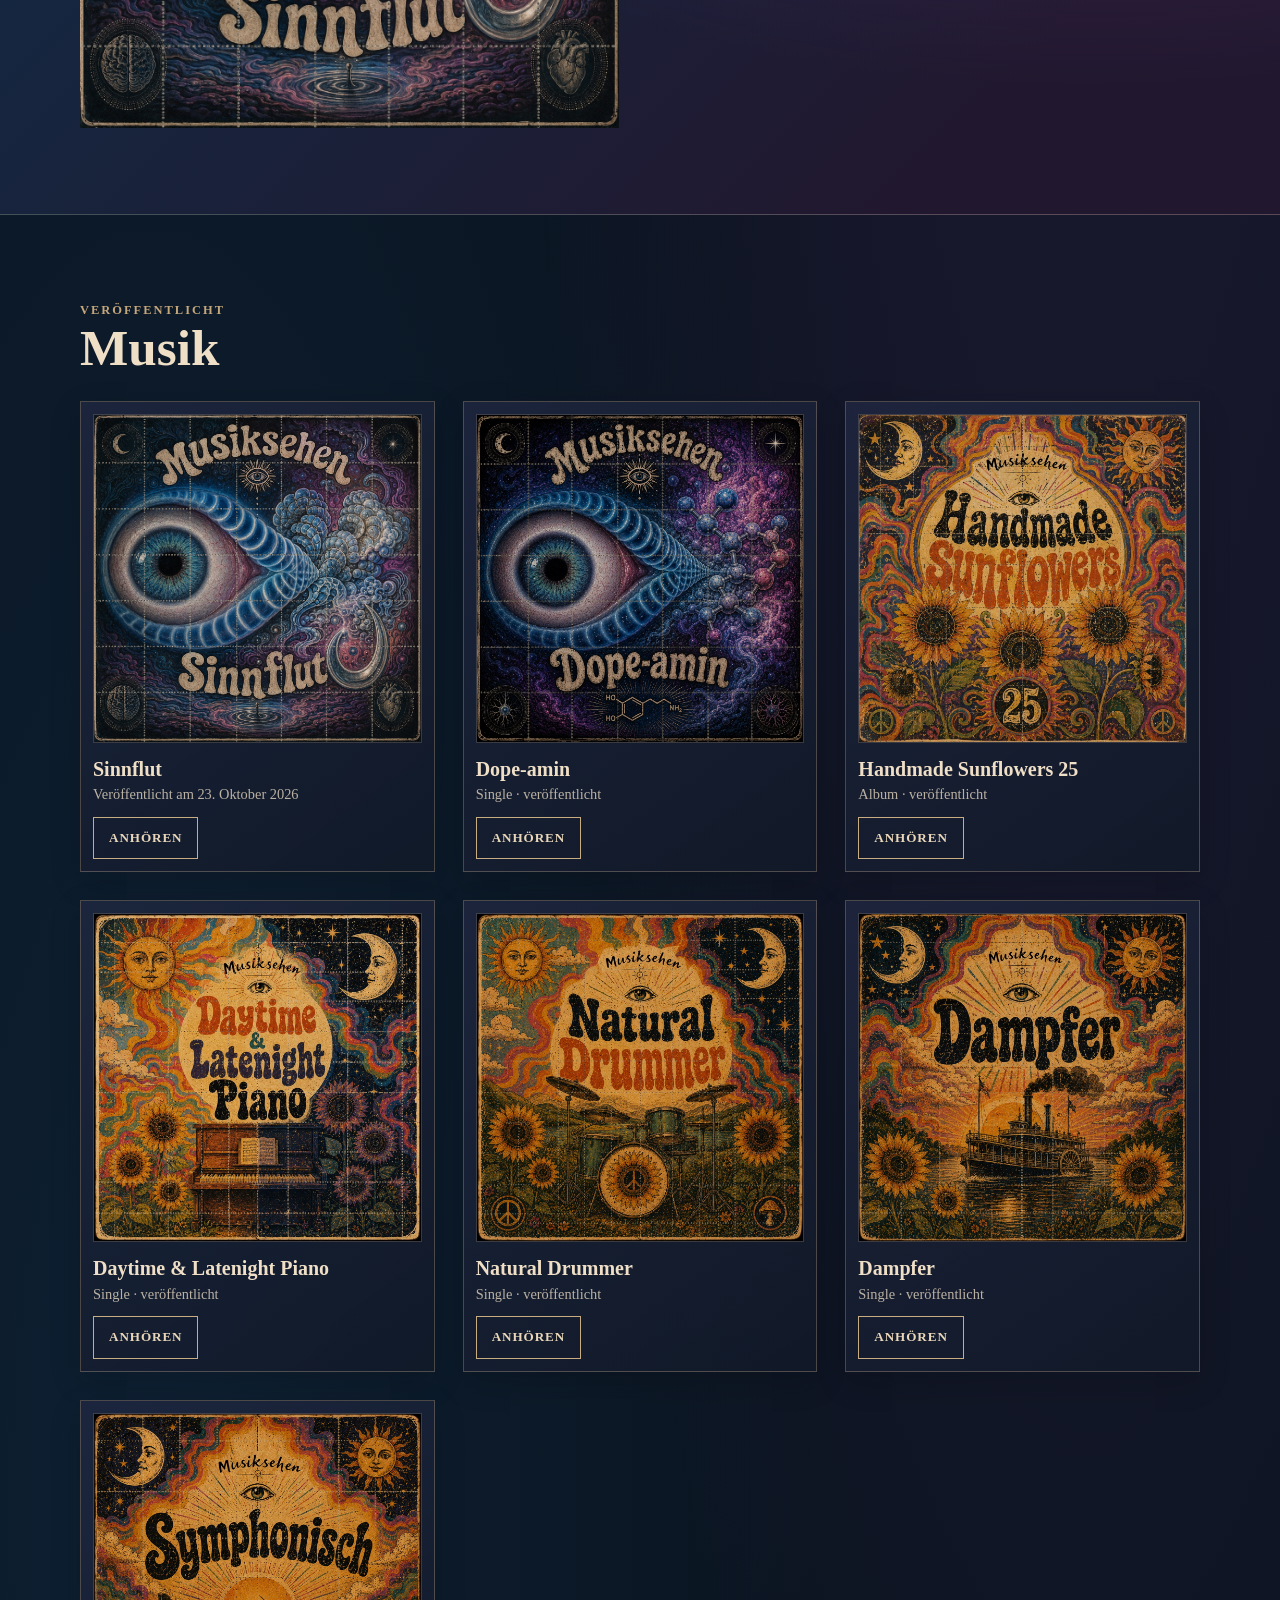
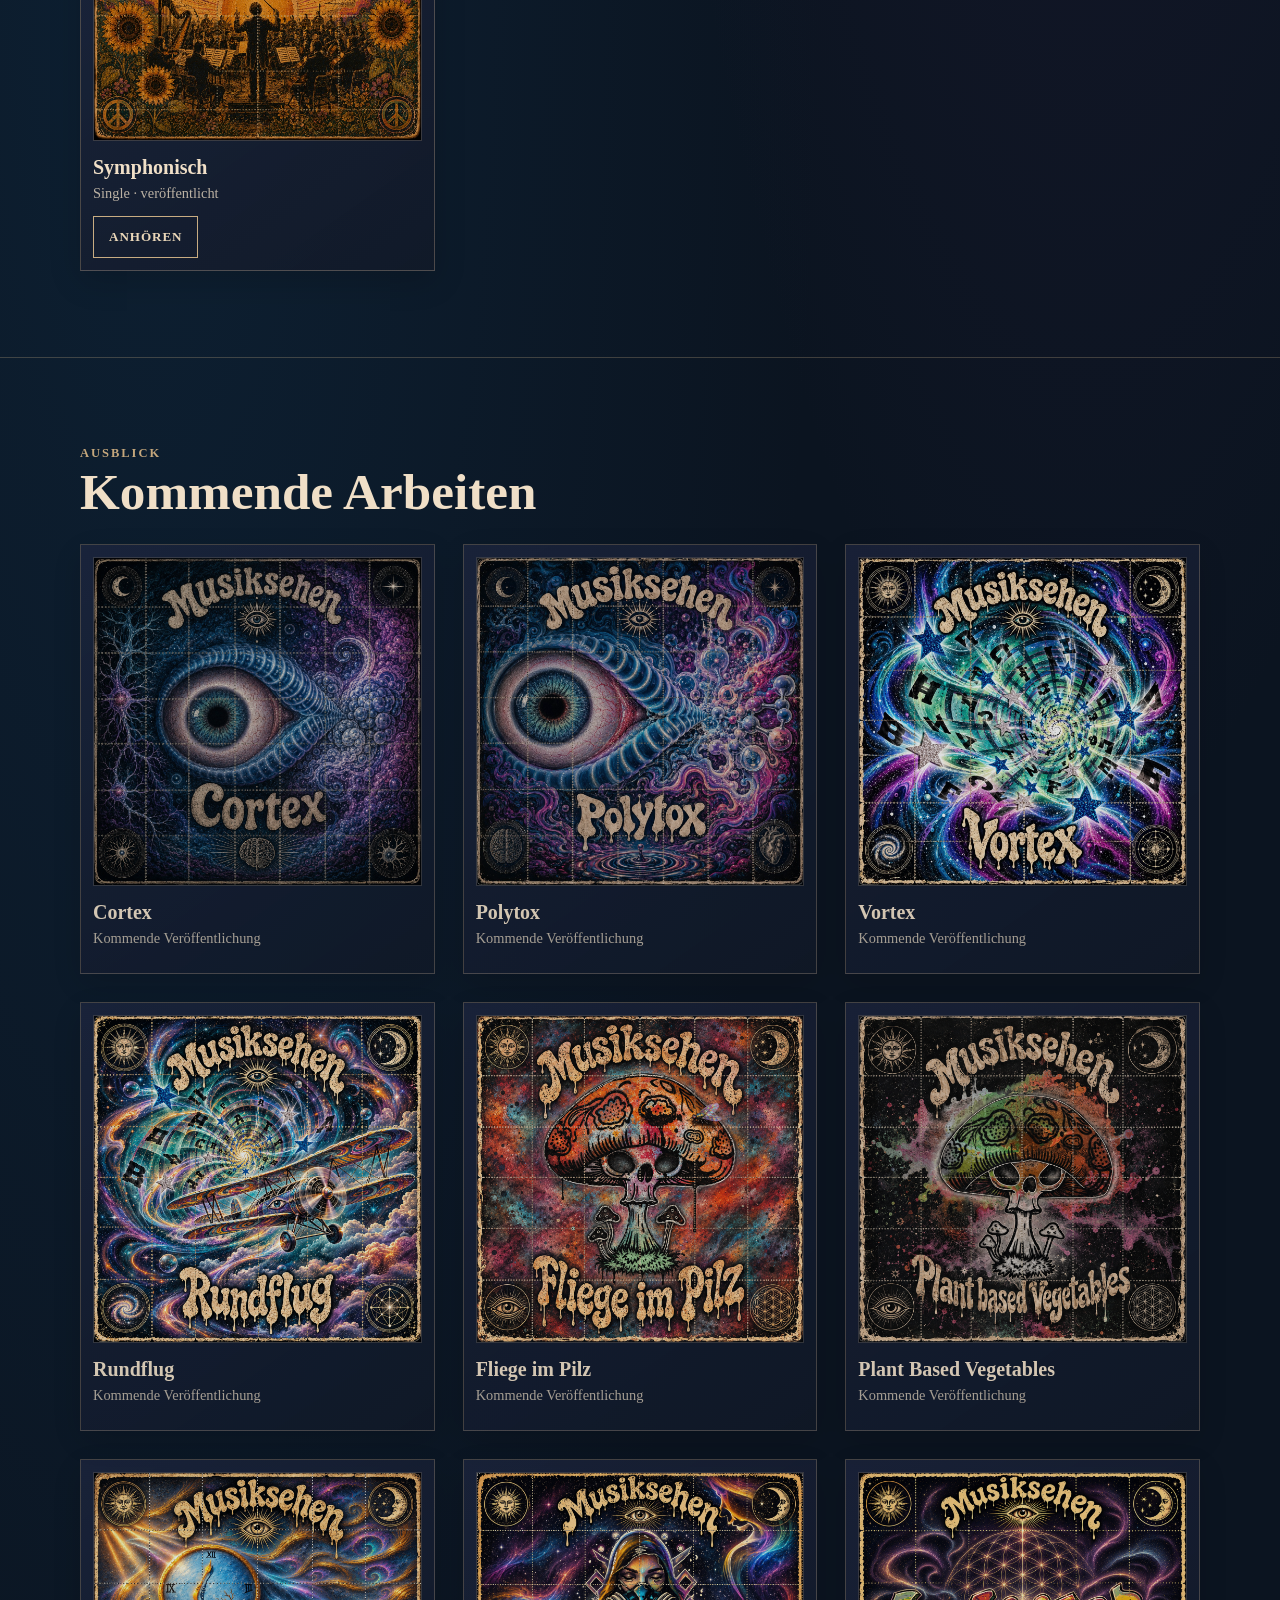
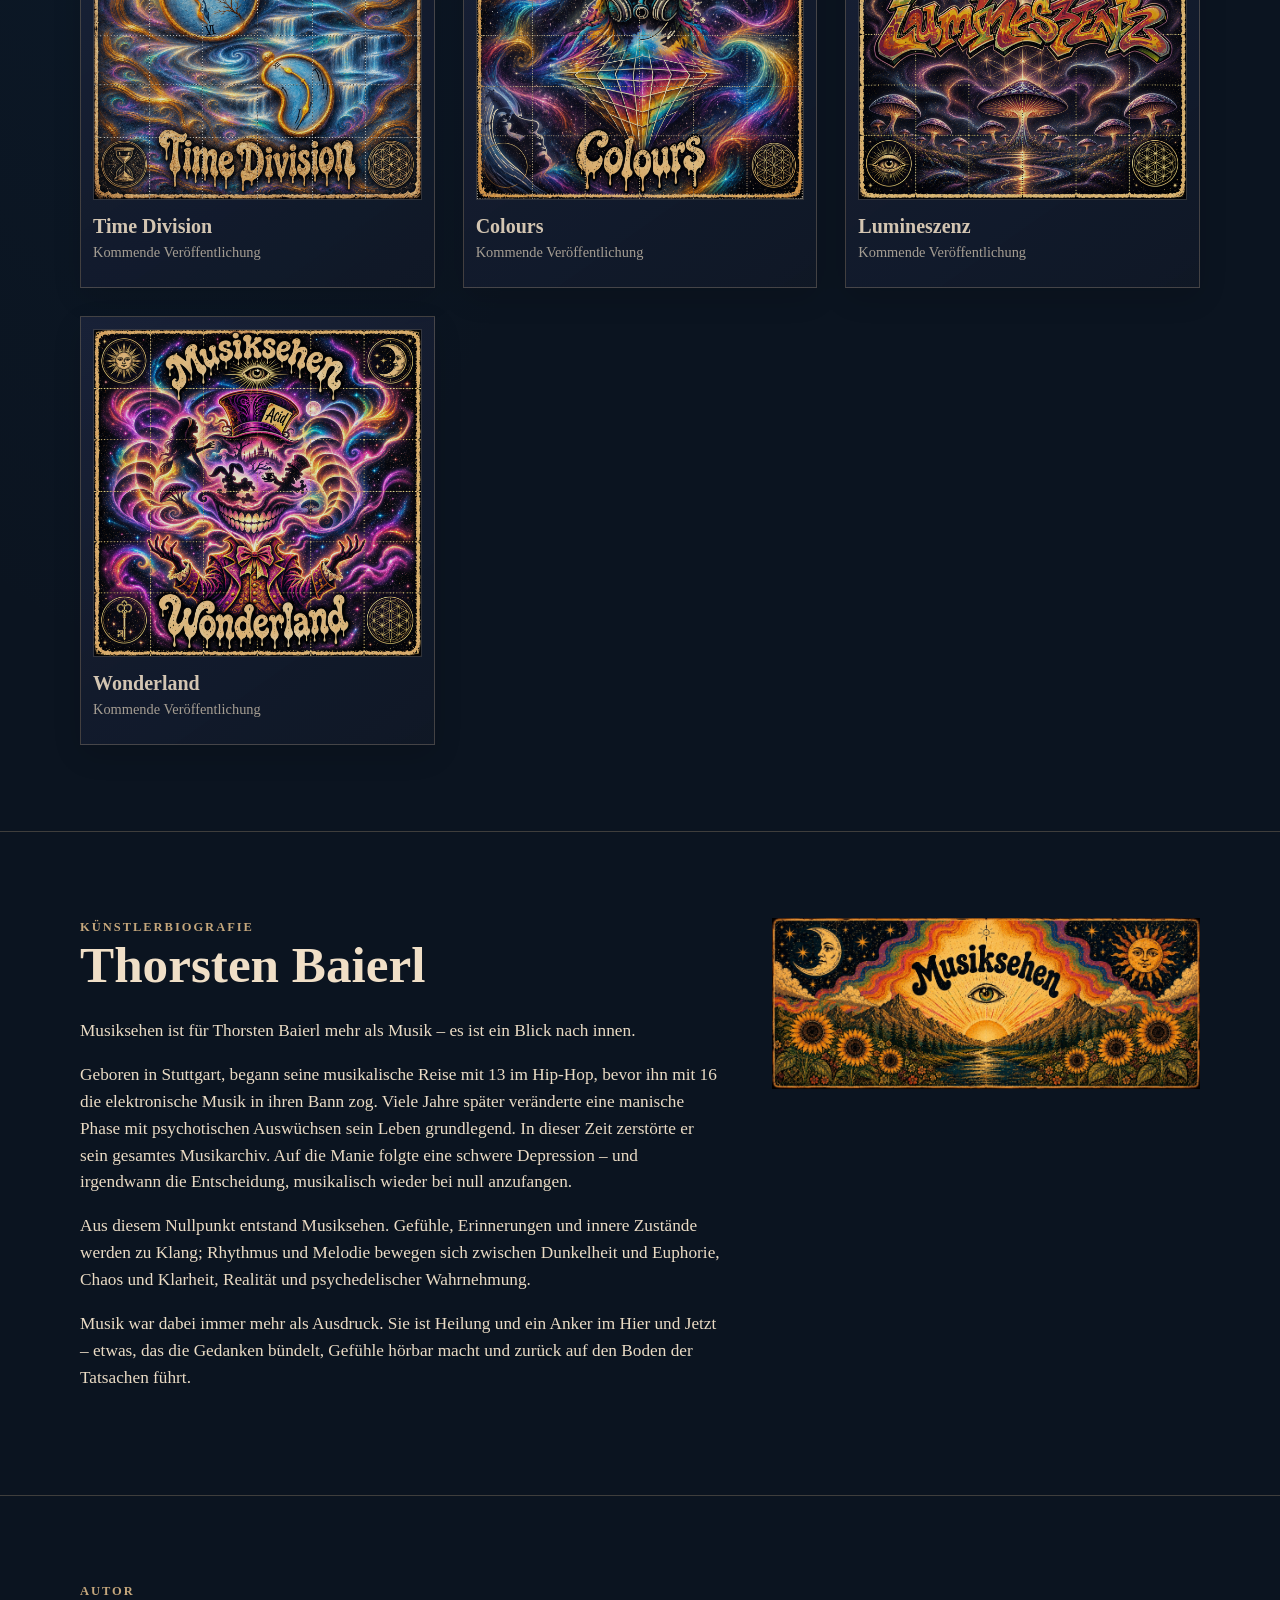
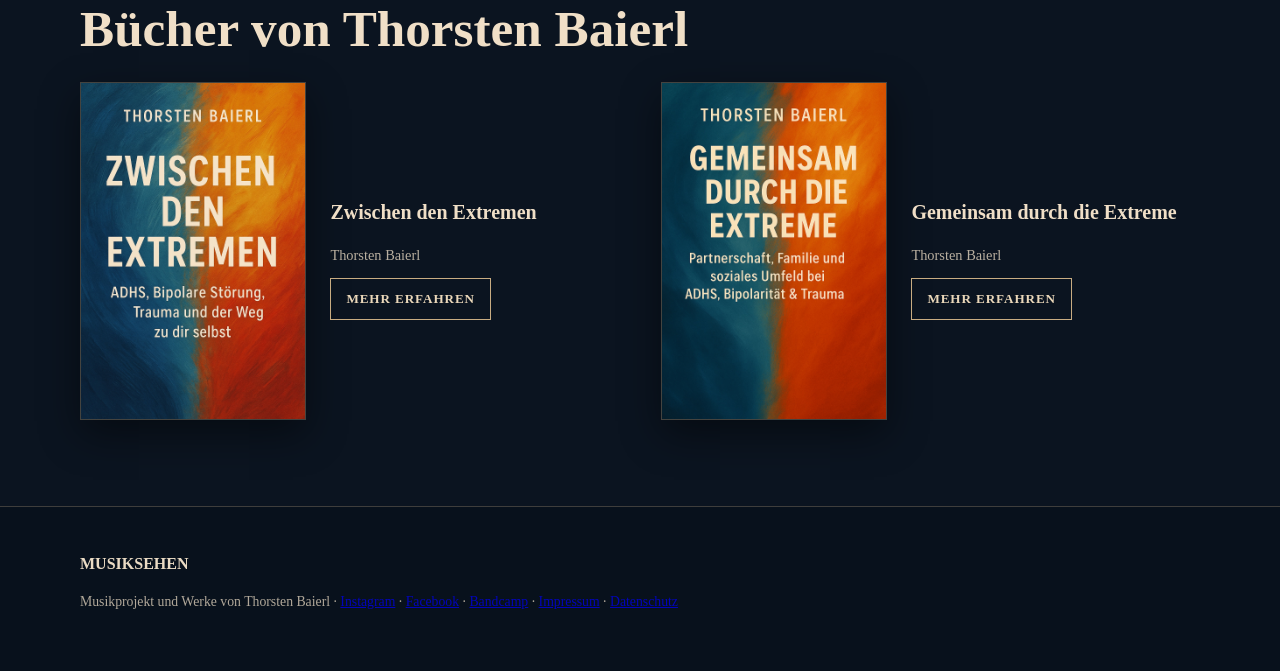
==== commit 978aa492: "Reihenfolge kommender Veröffentlichungen anpassen" ====
--- a/index.html
+++ b/index.html
@@ -32,12 +32,12 @@
 <article class="card coming"><img src="assets/cortex.jpg" alt="Cortex – Musiksehen"><h3>Cortex</h3><p class="meta">Kommende Veröffentlichung</p></article>
 <article class="card coming"><img src="assets/Polytox.jpg" alt="Polytox – Musiksehen"><h3>Polytox</h3><p class="meta">Kommende Veröffentlichung</p></article>
 <article class="card coming"><img src="assets/Vortex.jpg" alt="Vortex – Musiksehen"><h3>Vortex</h3><p class="meta">Kommende Veröffentlichung</p></article>
+<article class="card coming"><img src="assets/Rund.png" alt="Rundflug – Musiksehen" loading="lazy"><h3>Rundflug</h3><p class="meta">Kommende Veröffentlichung</p></article>
+<article class="card coming"><img src="assets/Fliege.png" alt="Fliege im Pilz – Musiksehen" loading="lazy"><h3>Fliege im Pilz</h3><p class="meta">Kommende Veröffentlichung</p></article>
+<article class="card coming"><img src="assets/PBV.png" alt="Plant Based Vegetables – Musiksehen" loading="lazy"><h3>Plant Based Vegetables</h3><p class="meta">Kommende Veröffentlichung</p></article>
+<article class="card coming"><img src="assets/Time.png" alt="Time Division – Musiksehen" loading="lazy"><h3>Time Division</h3><p class="meta">Kommende Veröffentlichung</p></article>
 <article class="card coming"><img src="assets/Colours.png" alt="Colours – Musiksehen" loading="lazy"><h3>Colours</h3><p class="meta">Kommende Veröffentlichung</p></article>
-<article class="card coming"><img src="assets/Fliege.png" alt="Fliege im Pilz – Musiksehen" loading="lazy"><h3>Fliege im Pilz</h3><p class="meta">Kommende Veröffentlichung</p></article>
 <article class="card coming"><img src="assets/Lumi.png" alt="Lumineszenz – Musiksehen" loading="lazy"><h3>Lumineszenz</h3><p class="meta">Kommende Veröffentlichung</p></article>
-<article class="card coming"><img src="assets/PBV.png" alt="Plant Based Vegetables – Musiksehen" loading="lazy"><h3>Plant Based Vegetables</h3><p class="meta">Kommende Veröffentlichung</p></article>
-<article class="card coming"><img src="assets/Rund.png" alt="Rundflug – Musiksehen" loading="lazy"><h3>Rundflug</h3><p class="meta">Kommende Veröffentlichung</p></article>
-<article class="card coming"><img src="assets/Time.png" alt="Time Division – Musiksehen" loading="lazy"><h3>Time Division</h3><p class="meta">Kommende Veröffentlichung</p></article>
 <article class="card coming"><img src="assets/Wonderland.png" alt="Wonderland – Musiksehen" loading="lazy"><h3>Wonderland</h3><p class="meta">Kommende Veröffentlichung</p></article>
 </div></div></section>
 <section id="bio"><div class="wrap bio"><div><div class="eyebrow">Künstlerbiografie</div><h2>Thorsten Baierl</h2><p>Musiksehen ist für Thorsten Baierl mehr als Musik – es ist ein Blick nach innen.</p><p>Geboren in Stuttgart, begann seine musikalische Reise mit 13 im Hip-Hop, bevor ihn mit 16 die elektronische Musik in ihren Bann zog. Viele Jahre später veränderte eine manische Phase mit psychotischen Auswüchsen sein Leben grundlegend. In dieser Zeit zerstörte er sein gesamtes Musikarchiv. Auf die Manie folgte eine schwere Depression – und irgendwann die Entscheidung, musikalisch wieder bei null anzufangen.</p><p>Aus diesem Nullpunkt entstand Musiksehen. Gefühle, Erinnerungen und innere Zustände werden zu Klang; Rhythmus und Melodie bewegen sich zwischen Dunkelheit und Euphorie, Chaos und Klarheit, Realität und psychedelischer Wahrnehmung.</p><p>Musik war dabei immer mehr als Ausdruck. Sie ist Heilung und ein Anker im Hier und Jetzt – etwas, das die Gedanken bündelt, Gefühle hörbar macht und zurück auf den Boden der Tatsachen führt.</p></div><div><img src="assets/hero.jpg" alt="Musiksehen – visuelles Motiv" style="width:100%"></div></div></section>
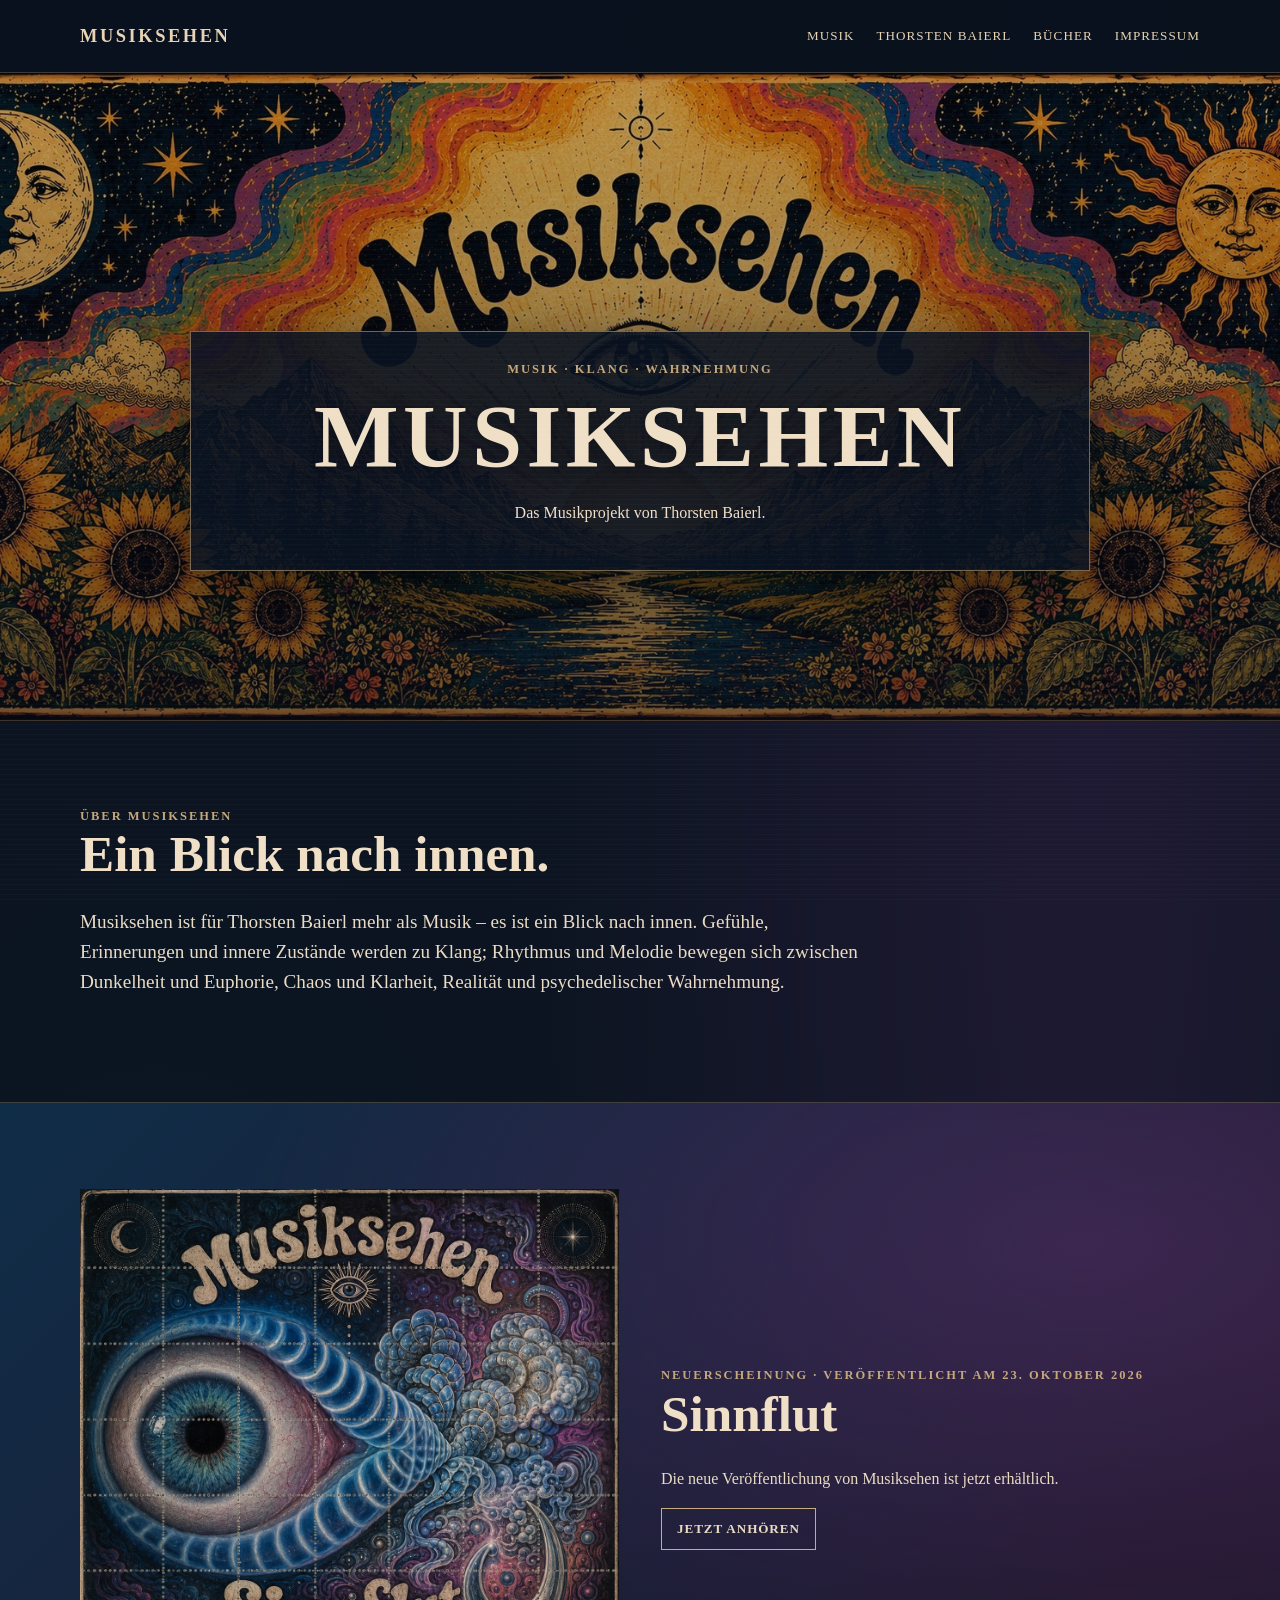
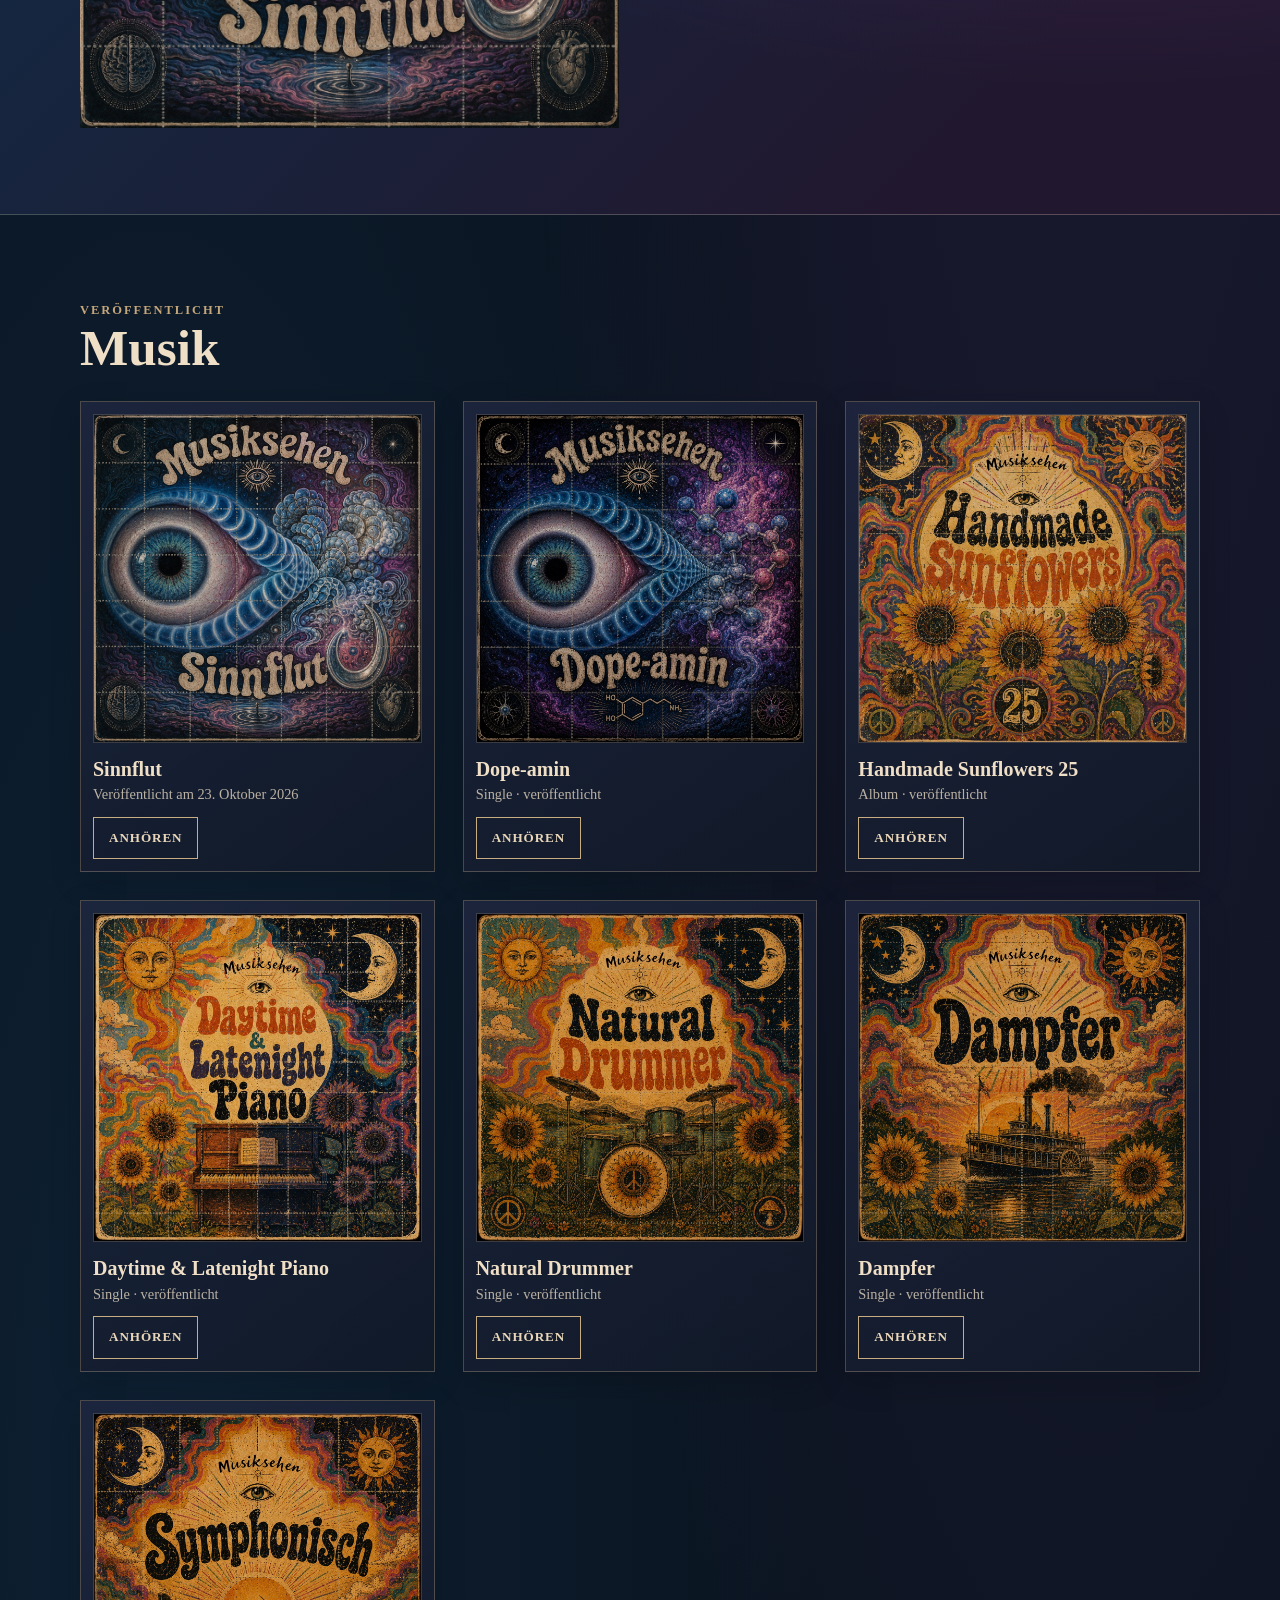
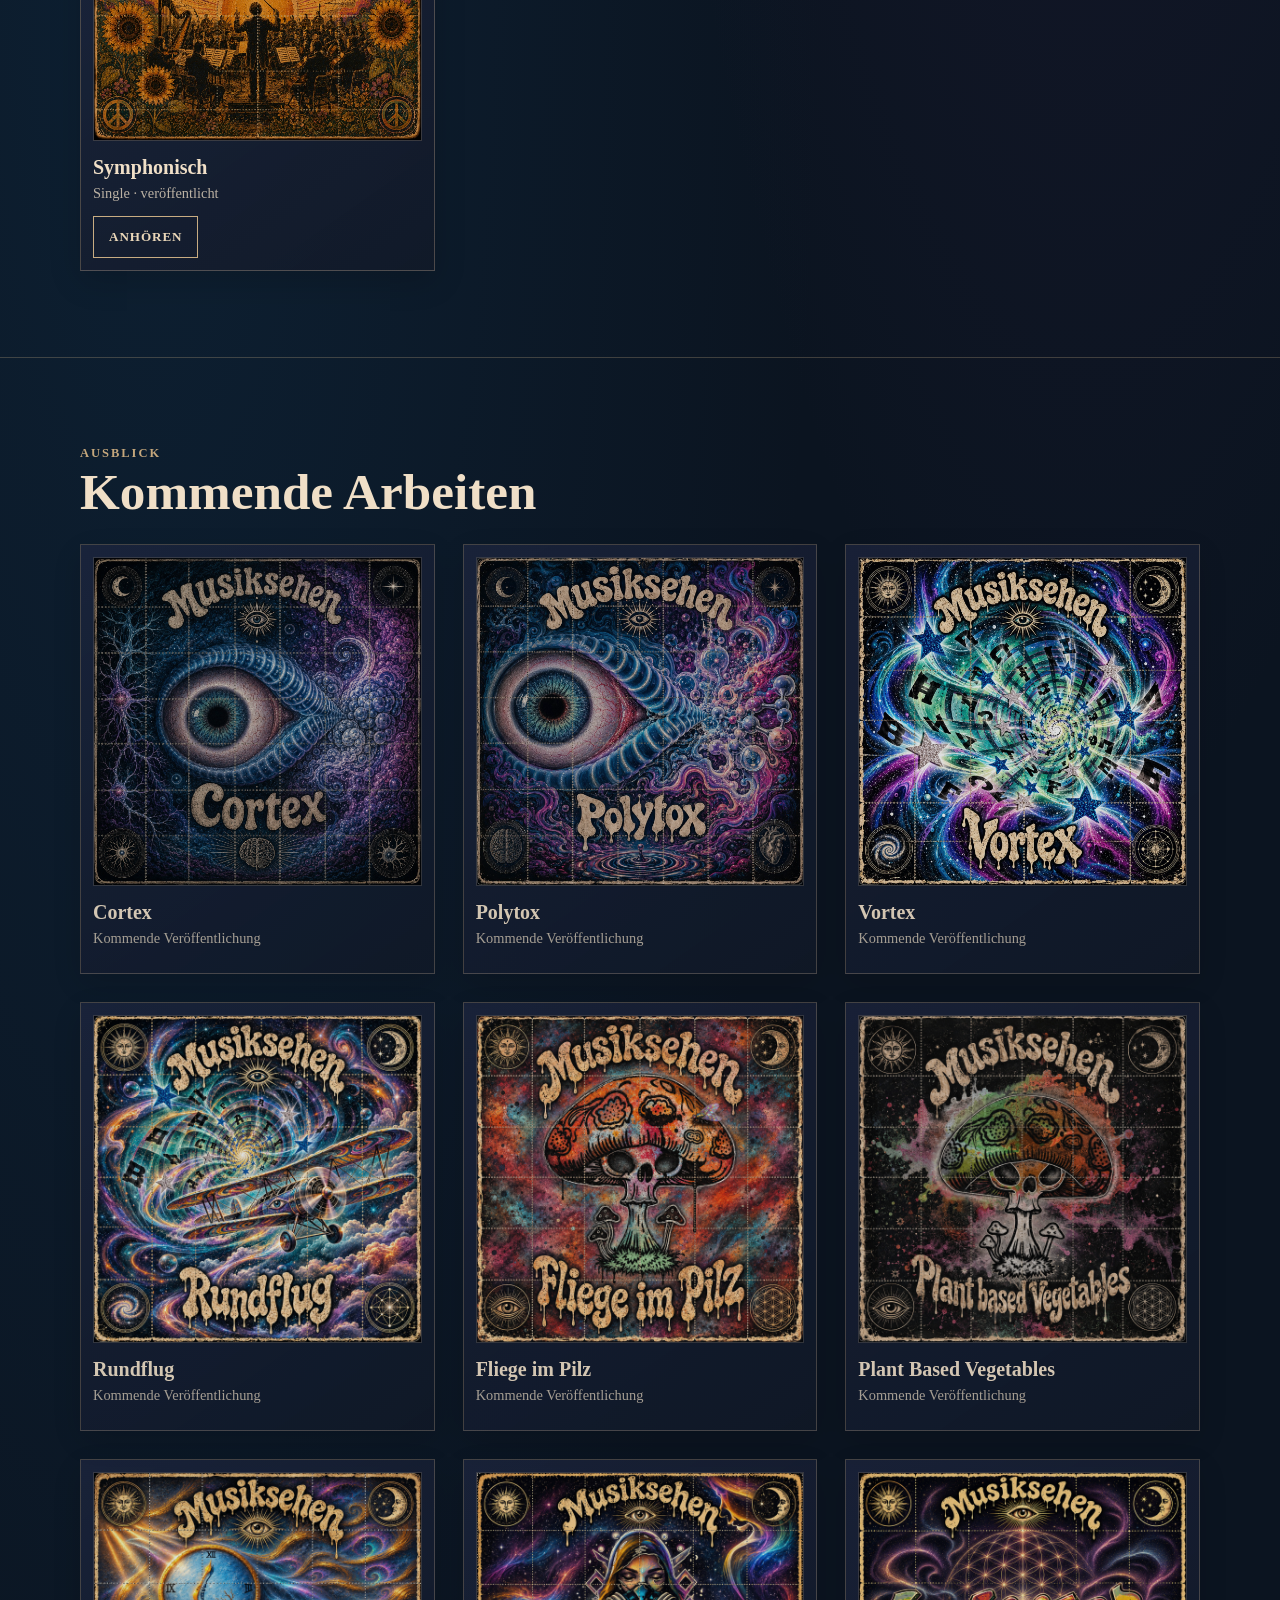
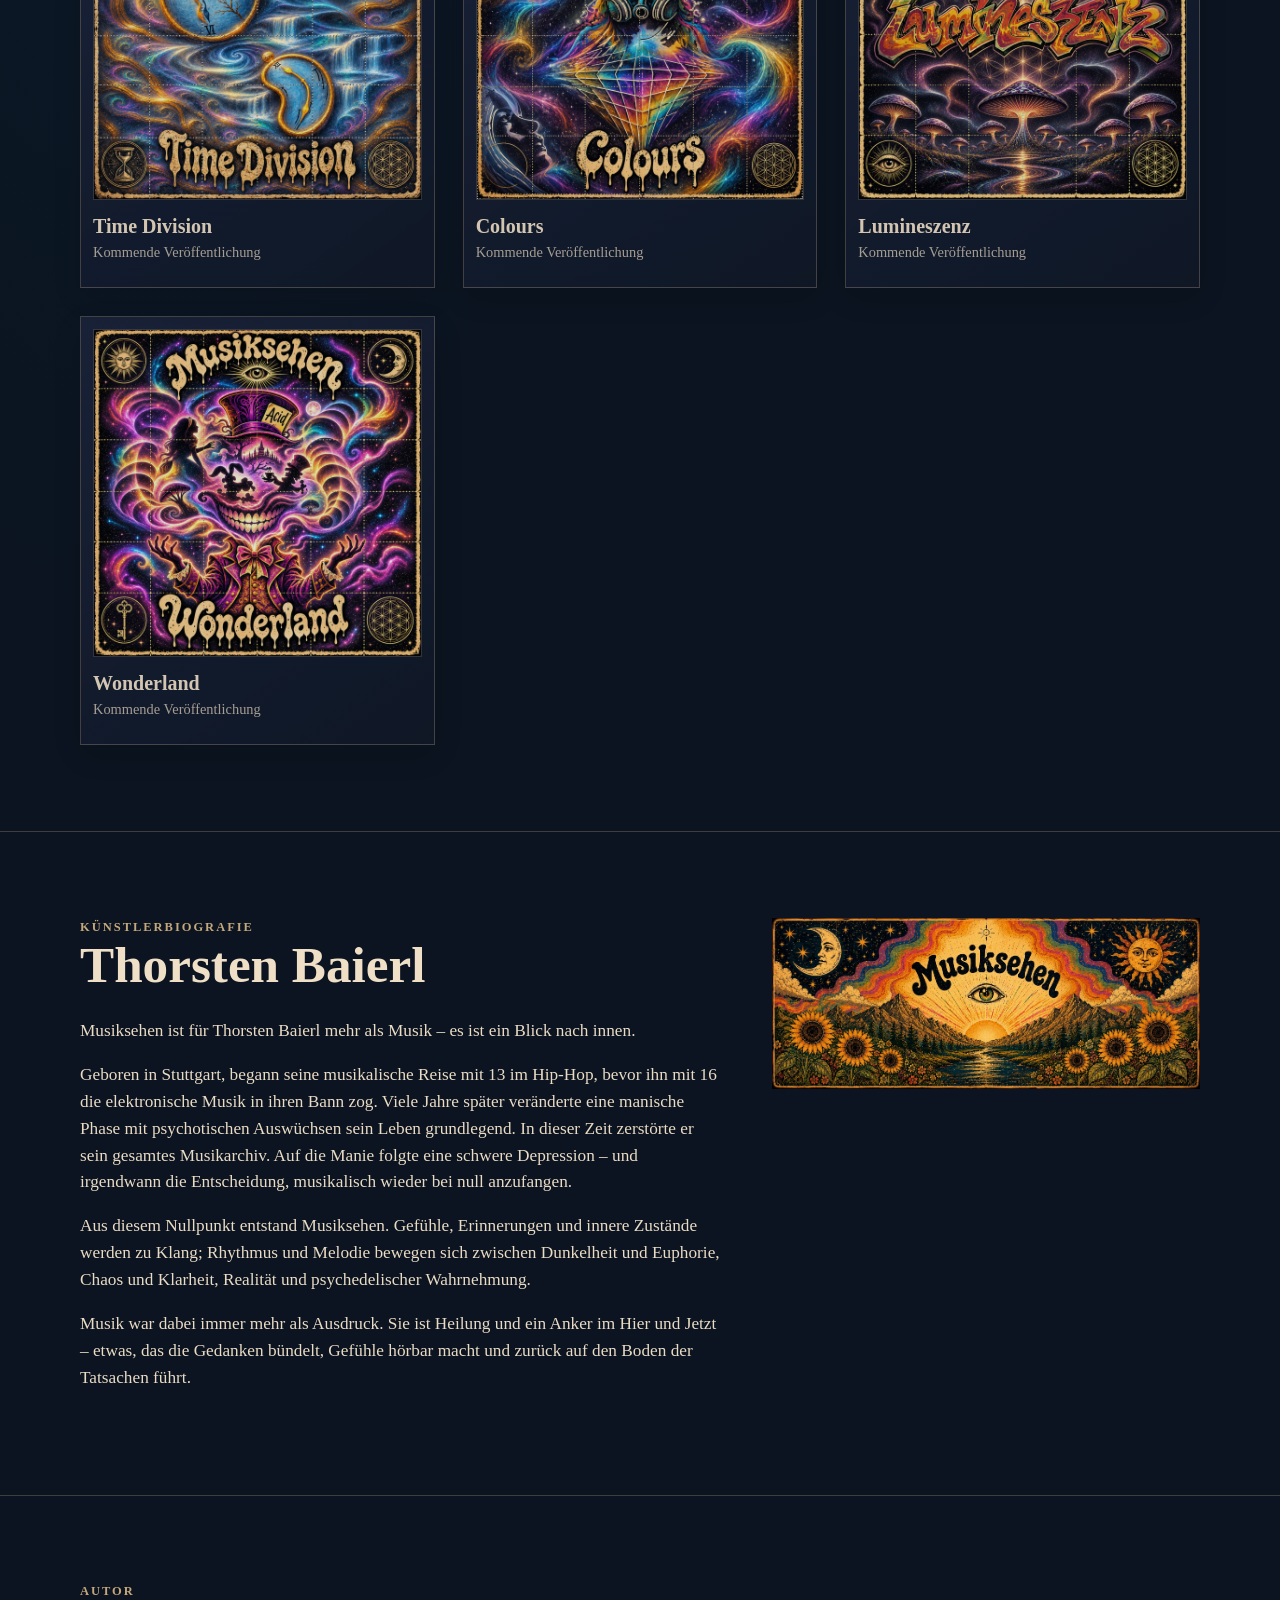
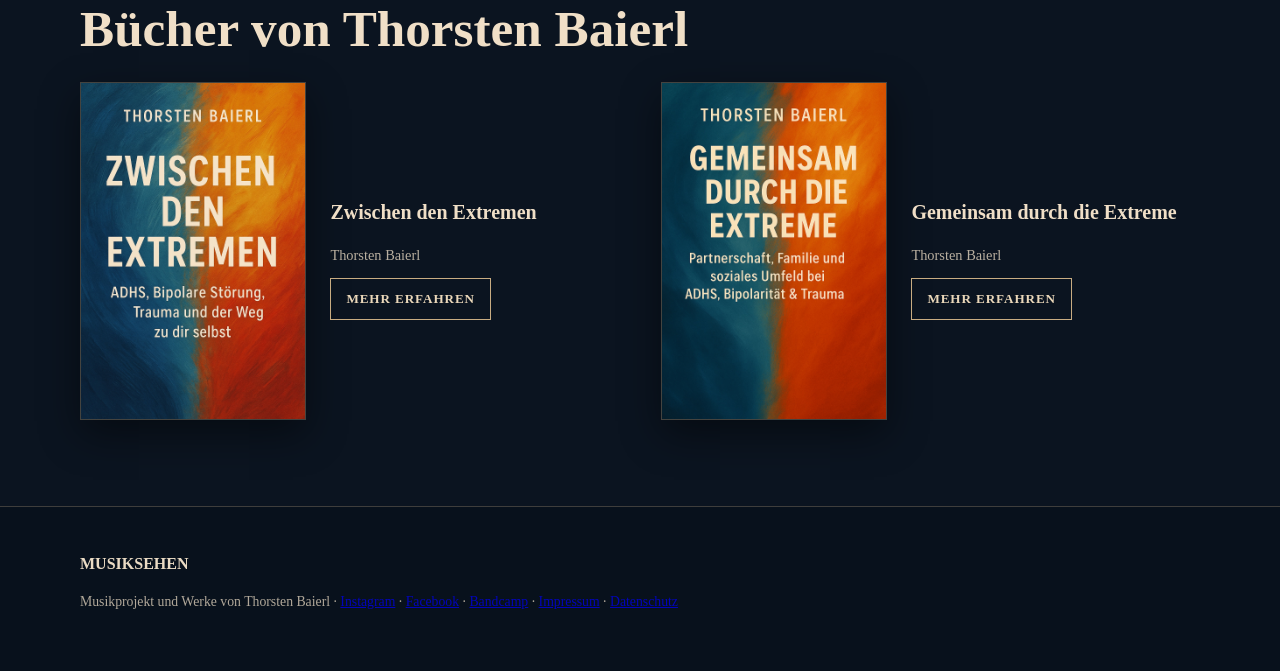
==== commit 716257e2: "Kommende Veröffentlichungen auf optimierte JPG-Cover umstellen" ====
--- a/index.html
+++ b/index.html
@@ -32,13 +32,13 @@
 <article class="card coming"><img src="assets/cortex.jpg" alt="Cortex – Musiksehen"><h3>Cortex</h3><p class="meta">Kommende Veröffentlichung</p></article>
 <article class="card coming"><img src="assets/Polytox.jpg" alt="Polytox – Musiksehen"><h3>Polytox</h3><p class="meta">Kommende Veröffentlichung</p></article>
 <article class="card coming"><img src="assets/Vortex.jpg" alt="Vortex – Musiksehen"><h3>Vortex</h3><p class="meta">Kommende Veröffentlichung</p></article>
-<article class="card coming"><img src="assets/Rund.png" alt="Rundflug – Musiksehen" loading="lazy"><h3>Rundflug</h3><p class="meta">Kommende Veröffentlichung</p></article>
-<article class="card coming"><img src="assets/Fliege.png" alt="Fliege im Pilz – Musiksehen" loading="lazy"><h3>Fliege im Pilz</h3><p class="meta">Kommende Veröffentlichung</p></article>
-<article class="card coming"><img src="assets/PBV.png" alt="Plant Based Vegetables – Musiksehen" loading="lazy"><h3>Plant Based Vegetables</h3><p class="meta">Kommende Veröffentlichung</p></article>
-<article class="card coming"><img src="assets/Time.png" alt="Time Division – Musiksehen" loading="lazy"><h3>Time Division</h3><p class="meta">Kommende Veröffentlichung</p></article>
-<article class="card coming"><img src="assets/Colours.png" alt="Colours – Musiksehen" loading="lazy"><h3>Colours</h3><p class="meta">Kommende Veröffentlichung</p></article>
-<article class="card coming"><img src="assets/Lumi.png" alt="Lumineszenz – Musiksehen" loading="lazy"><h3>Lumineszenz</h3><p class="meta">Kommende Veröffentlichung</p></article>
-<article class="card coming"><img src="assets/Wonderland.png" alt="Wonderland – Musiksehen" loading="lazy"><h3>Wonderland</h3><p class="meta">Kommende Veröffentlichung</p></article>
+<article class="card coming"><img src="assets/Rund.jpg" alt="Rundflug – Musiksehen" loading="lazy"><h3>Rundflug</h3><p class="meta">Kommende Veröffentlichung</p></article>
+<article class="card coming"><img src="assets/Fliege.jpg" alt="Fliege im Pilz – Musiksehen" loading="lazy"><h3>Fliege im Pilz</h3><p class="meta">Kommende Veröffentlichung</p></article>
+<article class="card coming"><img src="assets/PBV.jpg" alt="Plant Based Vegetables – Musiksehen" loading="lazy"><h3>Plant Based Vegetables</h3><p class="meta">Kommende Veröffentlichung</p></article>
+<article class="card coming"><img src="assets/Time.jpg" alt="Time Division – Musiksehen" loading="lazy"><h3>Time Division</h3><p class="meta">Kommende Veröffentlichung</p></article>
+<article class="card coming"><img src="assets/Colours.jpg" alt="Colours – Musiksehen" loading="lazy"><h3>Colours</h3><p class="meta">Kommende Veröffentlichung</p></article>
+<article class="card coming"><img src="assets/Lumi.jpg" alt="Lumineszenz – Musiksehen" loading="lazy"><h3>Lumineszenz</h3><p class="meta">Kommende Veröffentlichung</p></article>
+<article class="card coming"><img src="assets/Wonderland.jpg" alt="Wonderland – Musiksehen" loading="lazy"><h3>Wonderland</h3><p class="meta">Kommende Veröffentlichung</p></article>
 </div></div></section>
 <section id="bio"><div class="wrap bio"><div><div class="eyebrow">Künstlerbiografie</div><h2>Thorsten Baierl</h2><p>Musiksehen ist für Thorsten Baierl mehr als Musik – es ist ein Blick nach innen.</p><p>Geboren in Stuttgart, begann seine musikalische Reise mit 13 im Hip-Hop, bevor ihn mit 16 die elektronische Musik in ihren Bann zog. Viele Jahre später veränderte eine manische Phase mit psychotischen Auswüchsen sein Leben grundlegend. In dieser Zeit zerstörte er sein gesamtes Musikarchiv. Auf die Manie folgte eine schwere Depression – und irgendwann die Entscheidung, musikalisch wieder bei null anzufangen.</p><p>Aus diesem Nullpunkt entstand Musiksehen. Gefühle, Erinnerungen und innere Zustände werden zu Klang; Rhythmus und Melodie bewegen sich zwischen Dunkelheit und Euphorie, Chaos und Klarheit, Realität und psychedelischer Wahrnehmung.</p><p>Musik war dabei immer mehr als Ausdruck. Sie ist Heilung und ein Anker im Hier und Jetzt – etwas, das die Gedanken bündelt, Gefühle hörbar macht und zurück auf den Boden der Tatsachen führt.</p></div><div><img src="assets/hero.jpg" alt="Musiksehen – visuelles Motiv" style="width:100%"></div></div></section>
 <section id="buecher"><div class="wrap"><div class="eyebrow">Autor</div><h2>Bücher von Thorsten Baierl</h2><div class="books"><article class="book"><img src="assets/zwischen-den-extremen.jpg" alt="Zwischen den Extremen – Thorsten Baierl"><div><h3>Zwischen den Extremen</h3><p class="meta">Thorsten Baierl</p><a class="btn" href="buecher/zwischen-den-extremen.html">Mehr erfahren</a></div></article><article class="book"><img src="assets/gemeinsam-durch-die-extreme.jpg" alt="Gemeinsam durch die Extreme – Thorsten Baierl"><div><h3>Gemeinsam durch die Extreme</h3><p class="meta">Thorsten Baierl</p><a class="btn" href="buecher/gemeinsam-durch-die-extreme.html">Mehr erfahren</a></div></article></div></div></section>
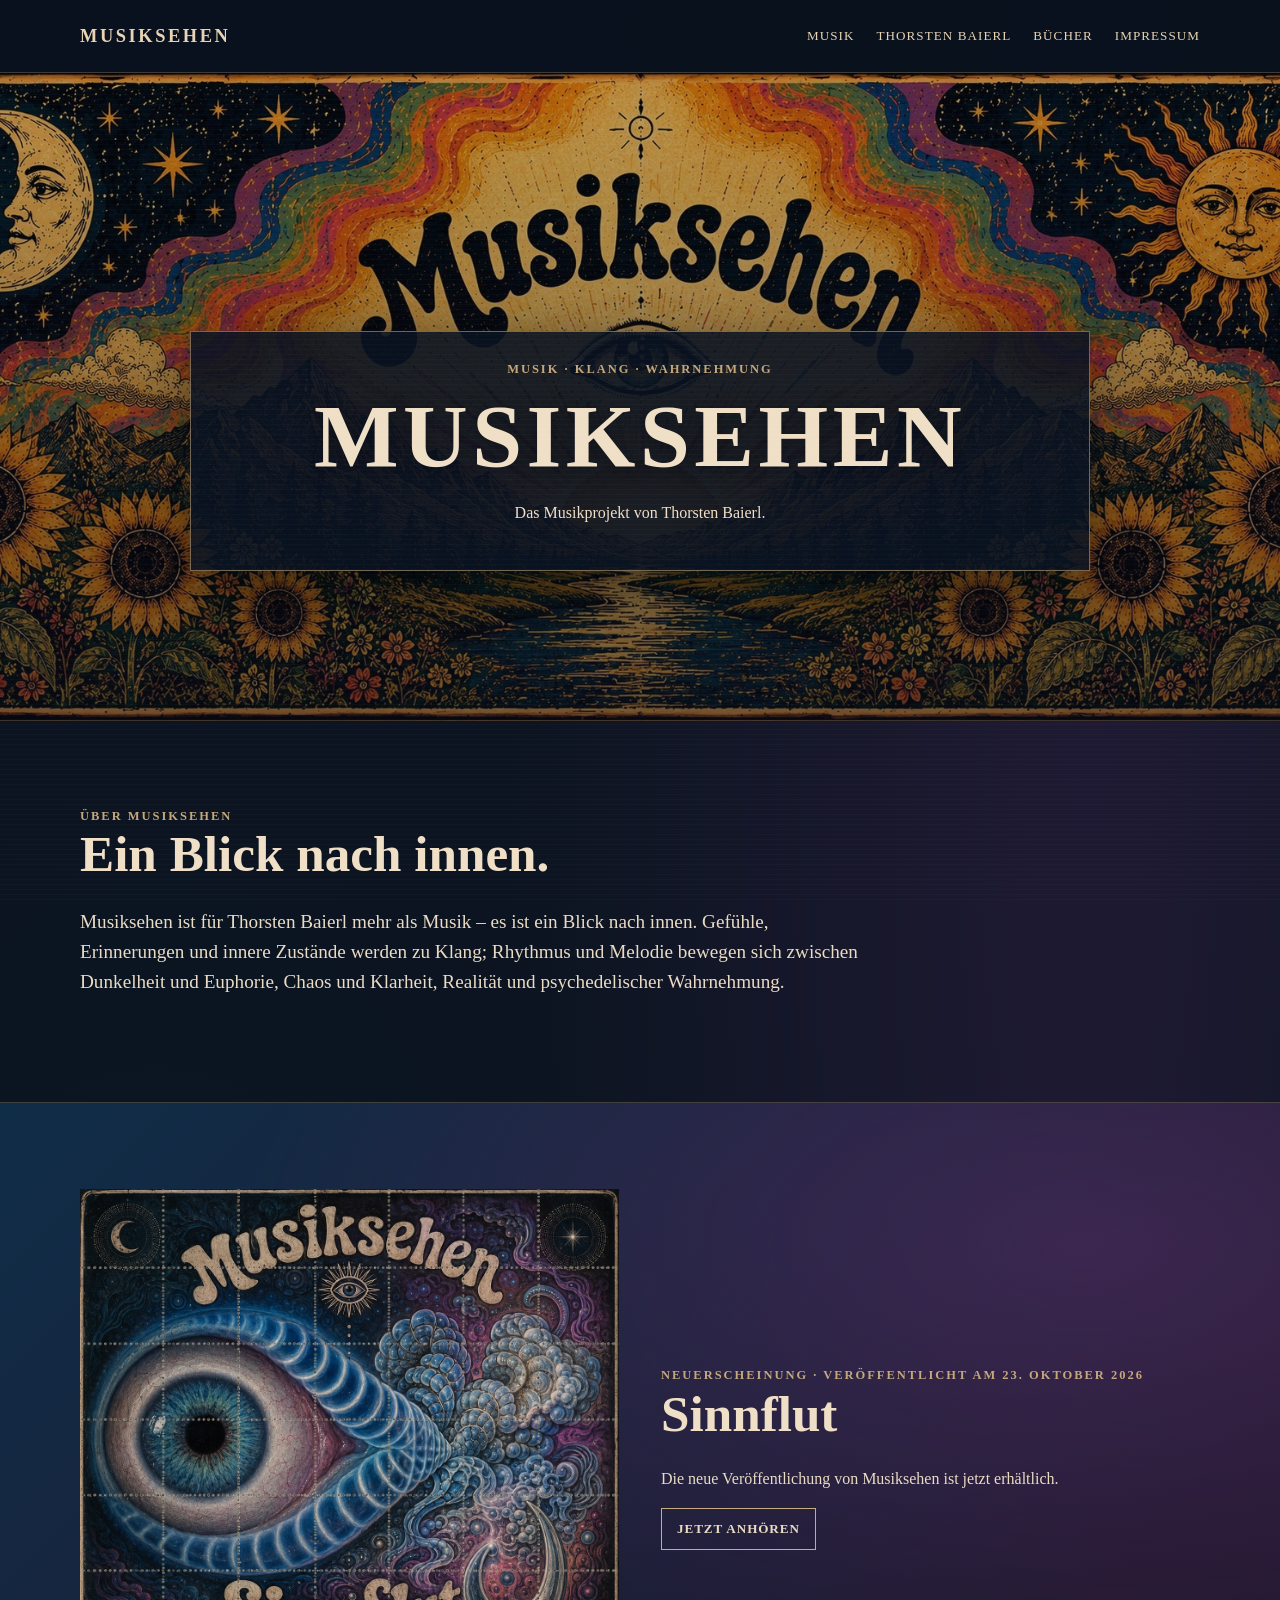
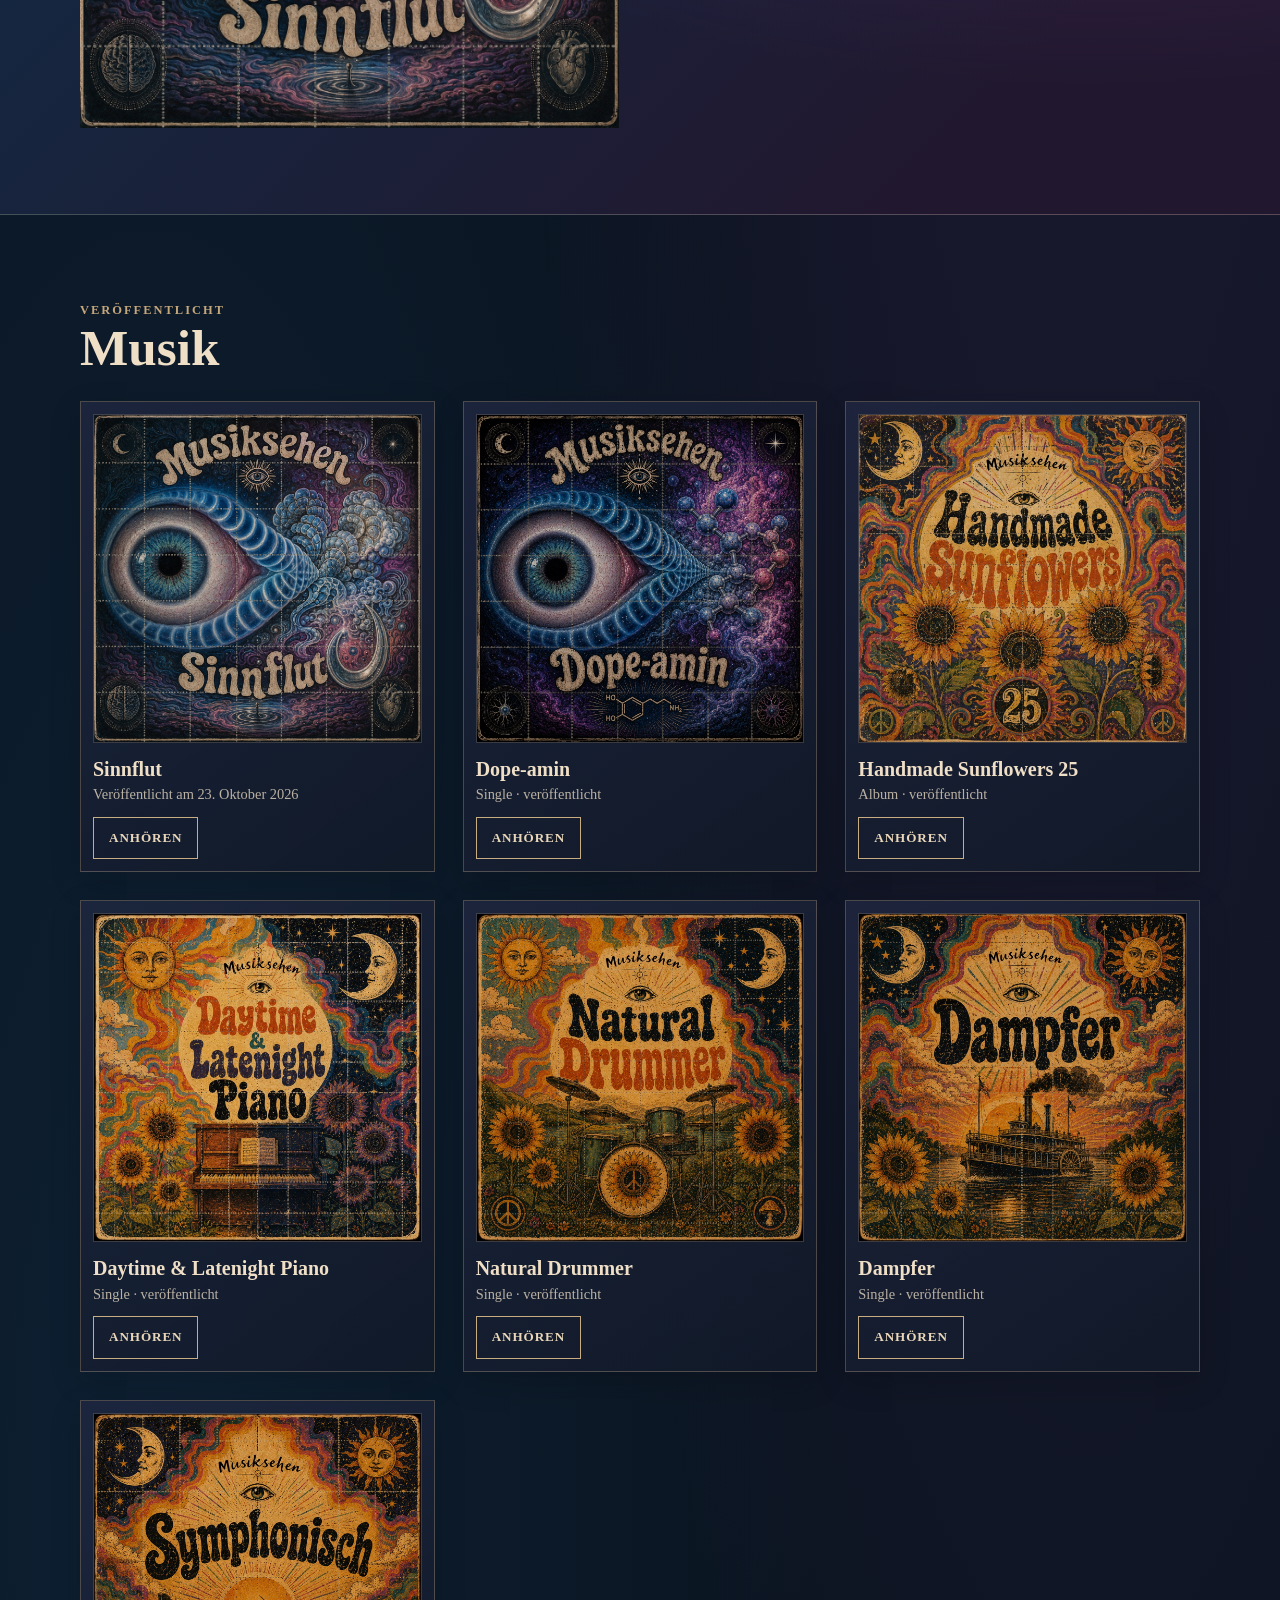
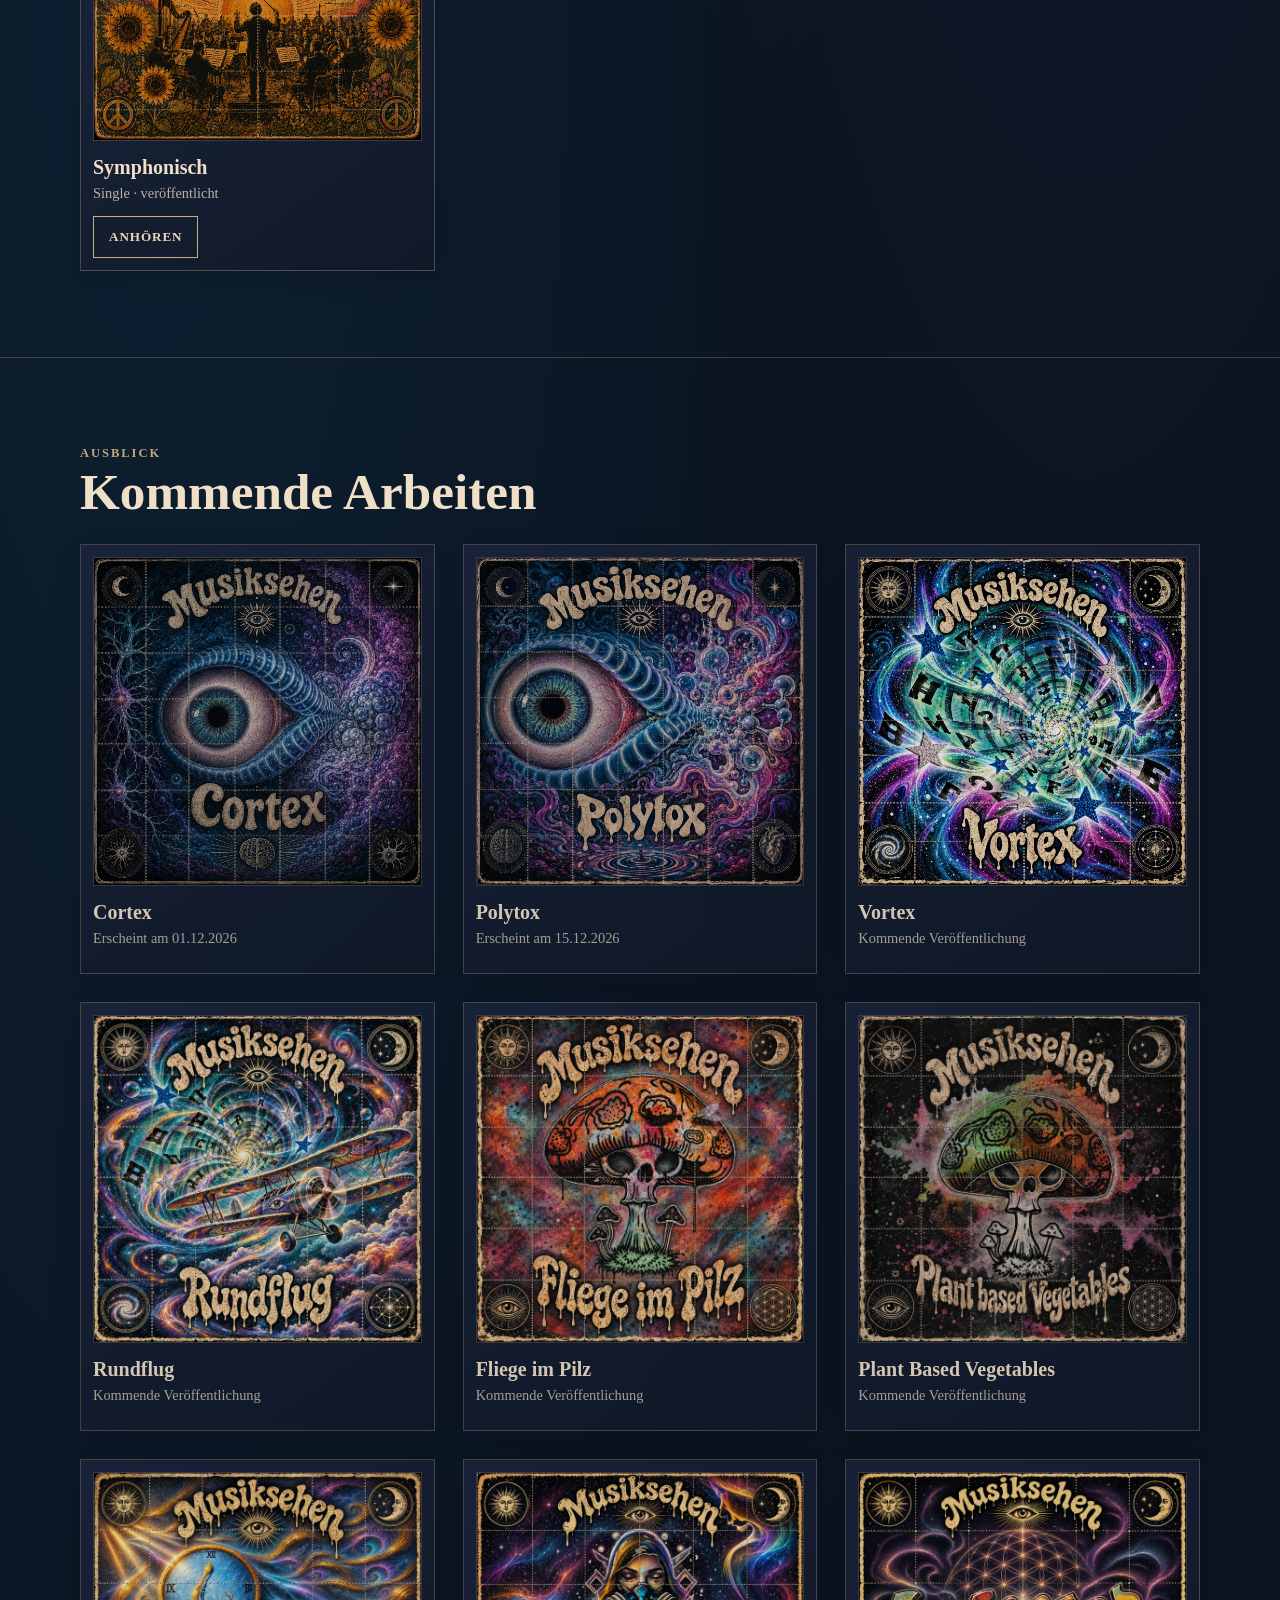
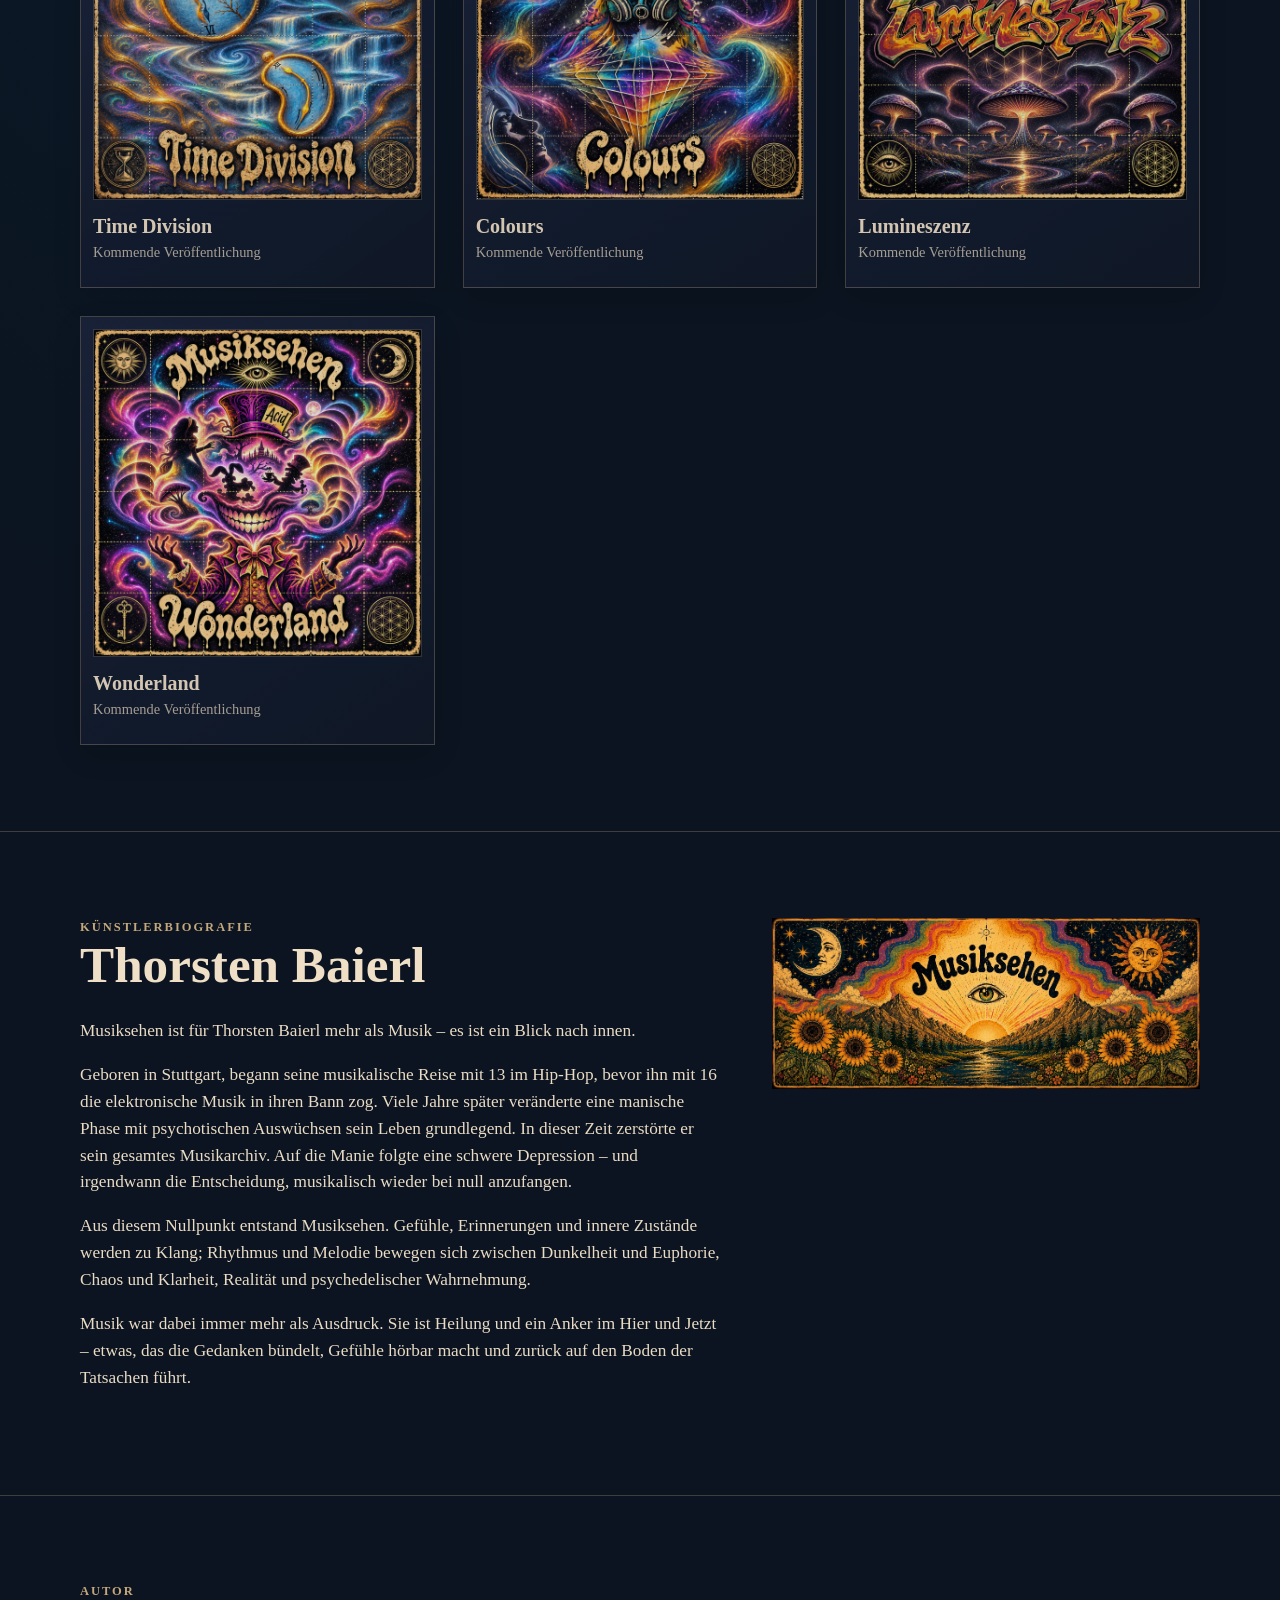
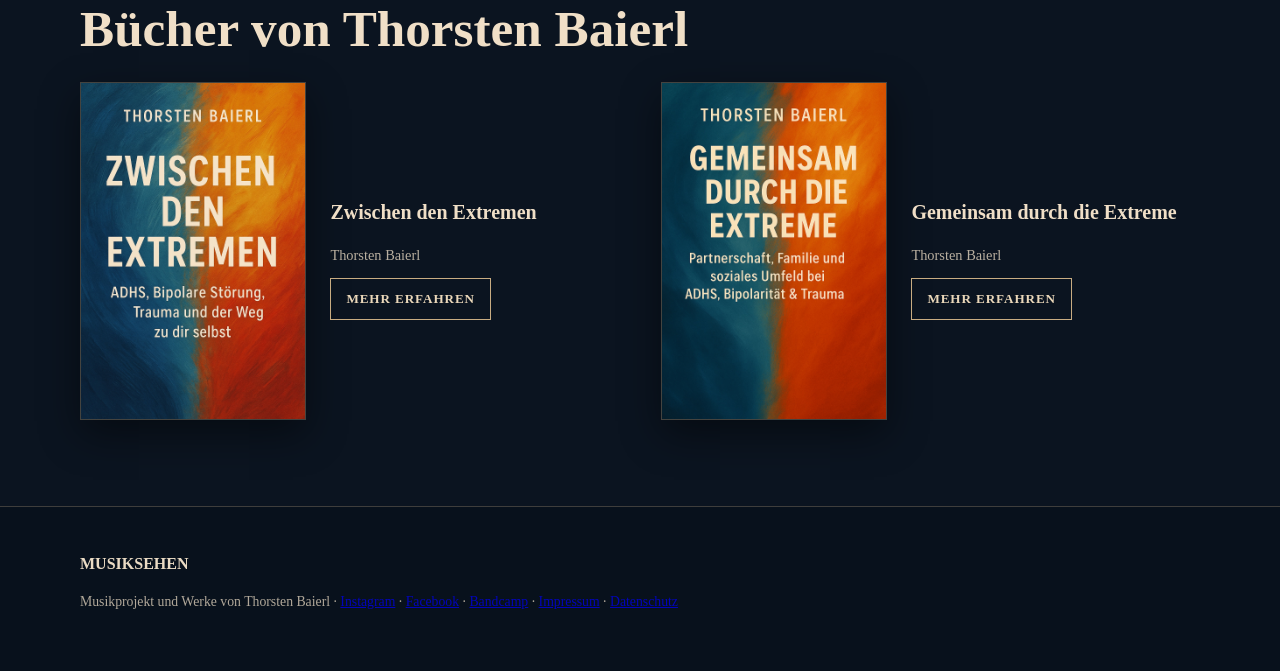
==== commit 911048d4: "Veröffentlichungstermine für Cortex und Polytox ergänzen" ====
--- a/index.html
+++ b/index.html
@@ -29,8 +29,8 @@
 </div></div></section>
 <section><div class="wrap"><div class="eyebrow">Ausblick</div><h2>Kommende Arbeiten</h2><div class="grid">
 
-<article class="card coming"><img src="assets/cortex.jpg" alt="Cortex – Musiksehen"><h3>Cortex</h3><p class="meta">Kommende Veröffentlichung</p></article>
-<article class="card coming"><img src="assets/Polytox.jpg" alt="Polytox – Musiksehen"><h3>Polytox</h3><p class="meta">Kommende Veröffentlichung</p></article>
+<article class="card coming"><img src="assets/cortex.jpg" alt="Cortex – Musiksehen"><h3>Cortex</h3><p class="meta">Erscheint am 01.12.2026</p></article>
+<article class="card coming"><img src="assets/Polytox.jpg" alt="Polytox – Musiksehen"><h3>Polytox</h3><p class="meta">Erscheint am 15.12.2026</p></article>
 <article class="card coming"><img src="assets/Vortex.jpg" alt="Vortex – Musiksehen"><h3>Vortex</h3><p class="meta">Kommende Veröffentlichung</p></article>
 <article class="card coming"><img src="assets/Rund.jpg" alt="Rundflug – Musiksehen" loading="lazy"><h3>Rundflug</h3><p class="meta">Kommende Veröffentlichung</p></article>
 <article class="card coming"><img src="assets/Fliege.jpg" alt="Fliege im Pilz – Musiksehen" loading="lazy"><h3>Fliege im Pilz</h3><p class="meta">Kommende Veröffentlichung</p></article>
